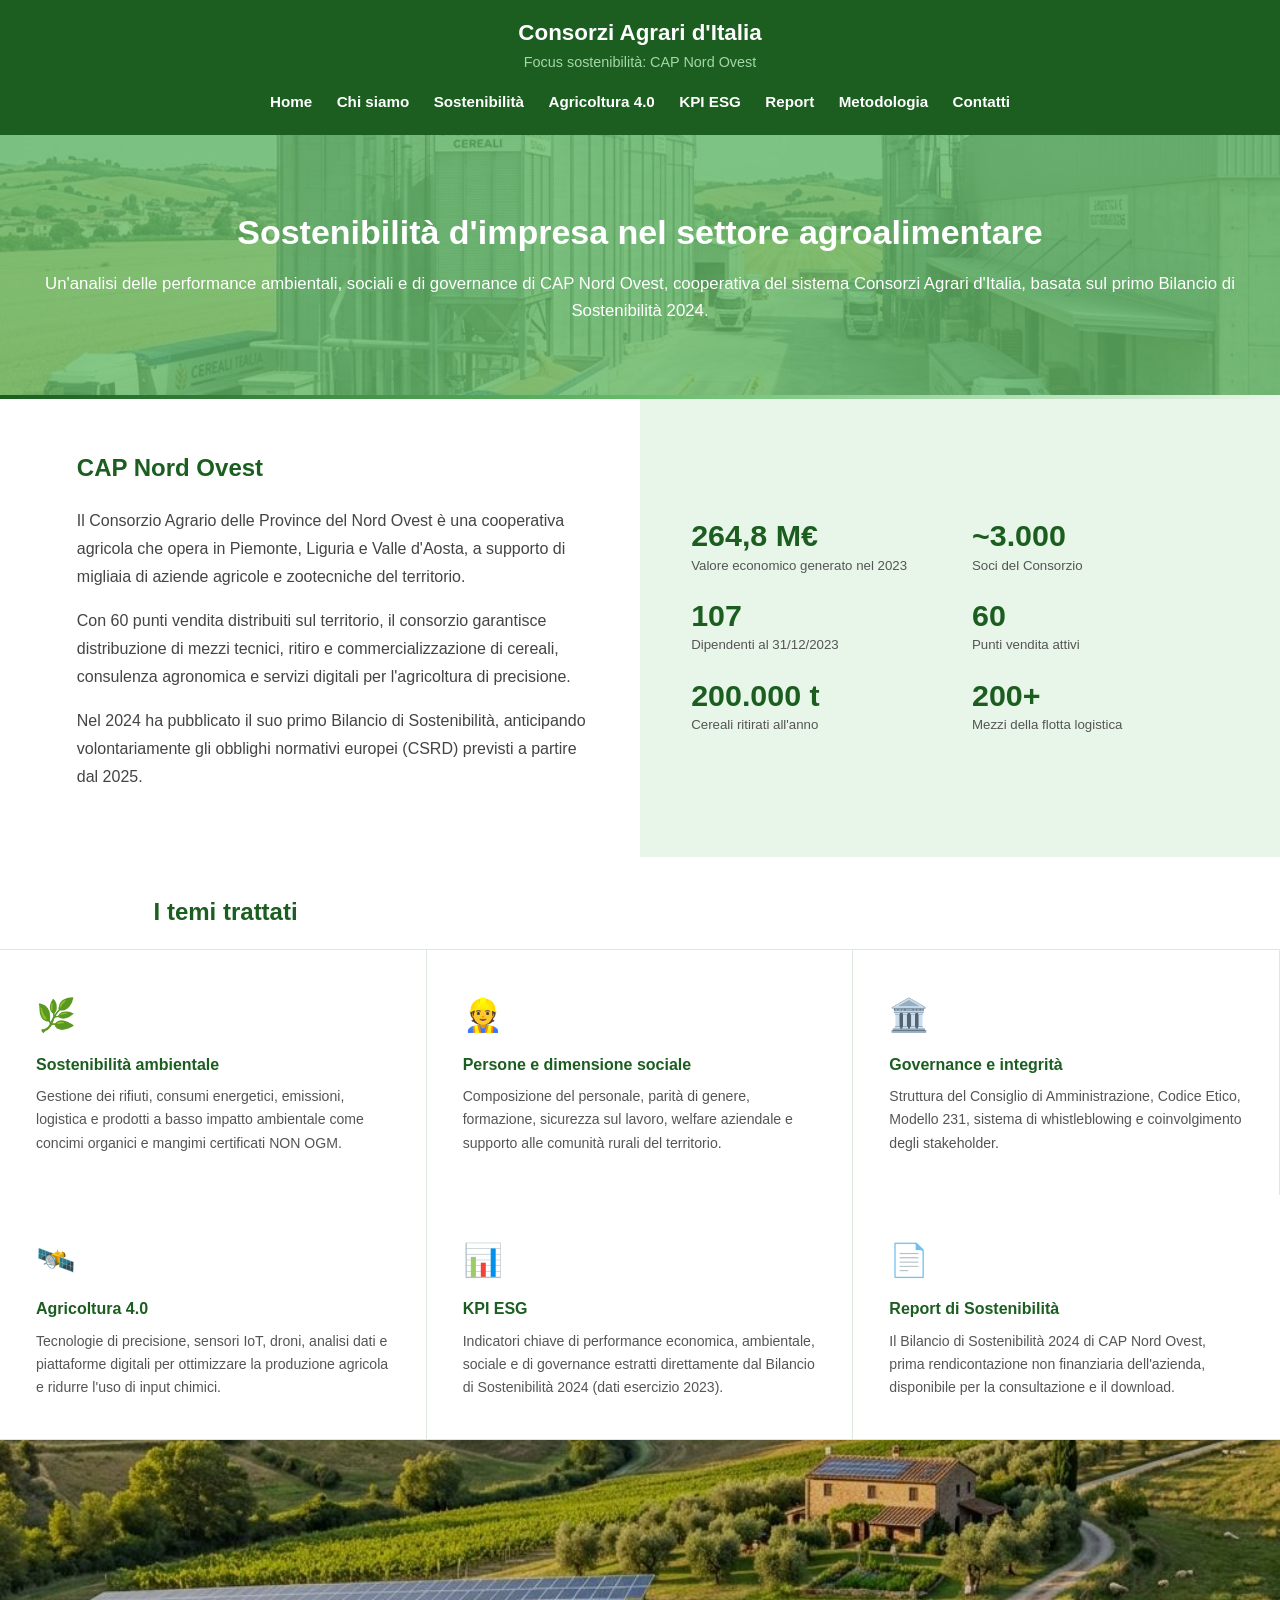
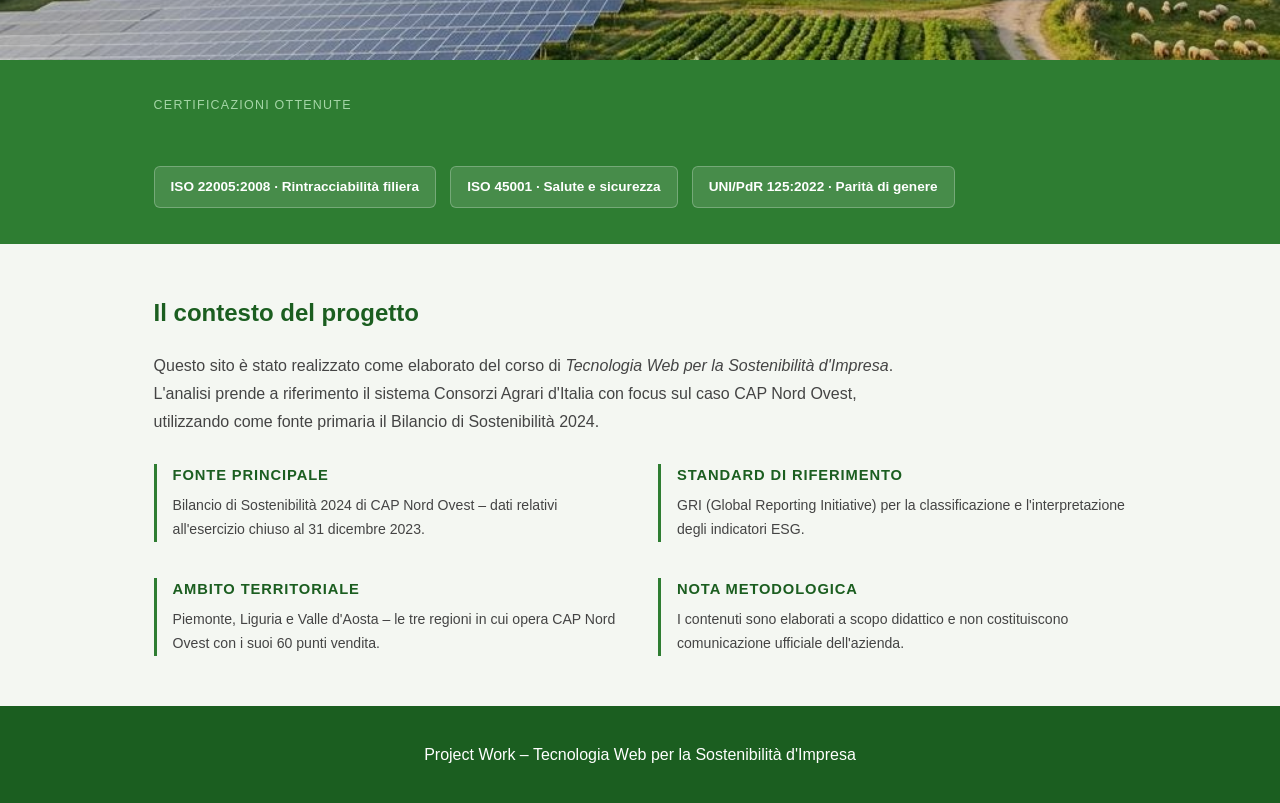
==== index.html @ 6474af90 "Adding divider green" ====
<!DOCTYPE html>
<html lang="it">

<head>
    <meta charset="UTF-8">
    <meta name="viewport" content="width=device-width, initial-scale=1.0">
    <title>CAP Nord Ovest – Sostenibilità d'Impresa</title>
    <link rel="stylesheet" href="css/style.css">
</head>

<body>

    <!-- HEADER -->
    <header class="header">
        <div class="header-inner">
        <div class="logo">
            <h1>Consorzi Agrari d'Italia</h1>
            <p>Focus sostenibilità: CAP Nord Ovest</p>
        </div>
        <button class="menu-toggle" aria-label="Apri menu" aria-expanded="false">
            <span></span><span></span><span></span>
        </button>
        </div>
        <nav class="menu">
            <a href="index.html">Home</a>
            <a href="azienda.html">Chi siamo</a>
            <a href="sostenibilita.html">Sostenibilità</a>
            <a href="agricoltura.html">Agricoltura 4.0</a>
            <a href="kpi.html">KPI ESG</a>
            <a href="report.html">Report</a>
            <a href="metodologia.html">Metodologia</a>
            <a href="contatti.html">Contatti</a>
        </nav>
    </header>

    <!-- HERO -->
    <!--section class="hero-home">
        <p class="tag">Project Work · Tecnologia Web per la Sostenibilità d'Impresa</p>
        <h1>Sostenibilità d'impresa nel settore agroalimentare</h1>
        <p>
            Un'analisi delle performance ambientali, sociali e di governance
            di CAP Nord Ovest, cooperativa del sistema Consorzi Agrari d'Italia,
            basata sul primo Bilancio di Sostenibilità 2024.
        </p>
    </section-->
        <!-- IMMAGINE FILIERA -->
    <!--div class="filiera-img-wrap">
        <img src="img/filiera.jpg" alt="Filiera agricola CAP Nord Ovest">
        <div class="overlay"></div>
    </div-->

    <section class="hero-img">
        <img src="img/filiera.jpg" alt="Filiera agricola CAP Nord Ovest">
        <!--p class="tag">Project Work · Tecnologia Web per la Sostenibilità d'Impresa</p-->
        <h2>Sostenibilità d'impresa nel settore agroalimentare</h2>
        <p> Un'analisi delle performance ambientali, sociali e di governance
            di CAP Nord Ovest, cooperativa del sistema Consorzi Agrari d'Italia,
            basata sul primo Bilancio di Sostenibilità 2024. </p>
    </section>
    <div class="divider-green"></div>
    <!-- AZIENDA + NUMERI -->
    <div class="intro-split">
        <div class="intro-text">
            <h2>CAP Nord Ovest</h2>
            <p>
                Il Consorzio Agrario delle Province del Nord Ovest è una cooperativa
                agricola che opera in Piemonte, Liguria e Valle d'Aosta, a supporto
                di migliaia di aziende agricole e zootecniche del territorio.
            </p>
            <p>
                Con 60 punti vendita distribuiti sul territorio, il consorzio garantisce
                distribuzione di mezzi tecnici, ritiro e commercializzazione di cereali,
                consulenza agronomica e servizi digitali per l'agricoltura di precisione.
            </p>
            <p>
                Nel 2024 ha pubblicato il suo primo Bilancio di Sostenibilità,
                anticipando volontariamente gli obblighi normativi europei (CSRD)
                previsti a partire dal 2025.
            </p>
        </div>
        <div class="intro-numbers">
            <div class="num-block">
                <strong>264,8 M€</strong>
                <span>Valore economico generato nel 2023</span>
            </div>
            <div class="num-block">
                <strong>~3.000</strong>
                <span>Soci del Consorzio</span>
            </div>
            <div class="num-block">
                <strong>107</strong>
                <span>Dipendenti al 31/12/2023</span>
            </div>
            <div class="num-block">
                <strong>60</strong>
                <span>Punti vendita attivi</span>
            </div>
            <div class="num-block">
                <strong>200.000 t</strong>
                <span>Cereali ritirati all'anno</span>
            </div>
            <div class="num-block">
                <strong>200+</strong>
                <span>Mezzi della flotta logistica</span>
            </div>
        </div>
    </div>

    <!-- TEMI ESG -->
    <div class="temi-header">
        <h2>I temi trattati</h2>
    </div>
    <div class="temi-section">
        <div class="temi-grid">
            <div class="tema-block">
                <div class="tema-icon">🌿</div>
                <h3>Sostenibilità ambientale</h3>
                <p>
                    Gestione dei rifiuti, consumi energetici, emissioni, logistica
                    e prodotti a basso impatto ambientale come concimi organici
                    e mangimi certificati NON OGM.
                </p>
            </div>
            <div class="tema-block">
                <div class="tema-icon">👷</div>
                <h3>Persone e dimensione sociale</h3>
                <p>
                    Composizione del personale, parità di genere, formazione,
                    sicurezza sul lavoro, welfare aziendale e supporto
                    alle comunità rurali del territorio.
                </p>
            </div>
            <div class="tema-block">
                <div class="tema-icon">🏛️</div>
                <h3>Governance e integrità</h3>
                <p>
                    Struttura del Consiglio di Amministrazione, Codice Etico,
                    Modello 231, sistema di whistleblowing e coinvolgimento
                    degli stakeholder.
                </p>
            </div>
            <div class="tema-block">
                <div class="tema-icon">🛰️</div>
                <h3>Agricoltura 4.0</h3>
                <p>
                    Tecnologie di precisione, sensori IoT, droni, analisi dati
                    e piattaforme digitali per ottimizzare la produzione agricola
                    e ridurre l'uso di input chimici.
                </p>
            </div>
            <div class="tema-block">
                <div class="tema-icon">📊</div>
                <h3>KPI ESG</h3>
                <p>
                    Indicatori chiave di performance economica, ambientale,
                    sociale e di governance estratti direttamente dal
                    Bilancio di Sostenibilità 2024 (dati esercizio 2023).
                </p>
            </div>
            <div class="tema-block">
                <div class="tema-icon">📄</div>
                <h3>Report di Sostenibilità</h3>
                <p>
                    Il Bilancio di Sostenibilità 2024 di CAP Nord Ovest,
                    prima rendicontazione non finanziaria dell'azienda,
                    disponibile per la consultazione e il download.
                </p>
            </div>
        </div>
    </div>

    <!-- IMMAGINE SOSTENIBILITÀ -->
    <div class="sost-img-wrap">
        <img src="img/sostenibilita.jpg" alt="Sostenibilità ambientale">
    </div>

    <!-- CERTIFICAZIONI -->
    <div class="cert-strip">
        <span class="cert-label">Certificazioni ottenute</span>
        <div class="cert-list">
            <span class="cert-pill">ISO 22005:2008 · Rintracciabilità filiera</span>
            <span class="cert-pill">ISO 45001 · Salute e sicurezza</span>
            <span class="cert-pill">UNI/PdR 125:2022 · Parità di genere</span>
        </div>
    </div>

    <!-- CONTESTO -->
    <section class="context-section">
        <h2>Il contesto del progetto</h2>
        <p>
            Questo sito è stato realizzato come elaborato del corso di
            <em>Tecnologia Web per la Sostenibilità d'Impresa</em>.
            L'analisi prende a riferimento il sistema Consorzi Agrari d'Italia
            con focus sul caso CAP Nord Ovest, utilizzando come fonte primaria
            il Bilancio di Sostenibilità 2024.
        </p>
        <div class="context-cols">
            <div class="context-item">
                <h4>Fonte principale</h4>
                <p>Bilancio di Sostenibilità 2024 di CAP Nord Ovest – dati relativi all'esercizio chiuso al 31 dicembre 2023.</p>
            </div>
            <div class="context-item">
                <h4>Standard di riferimento</h4>
                <p>GRI (Global Reporting Initiative) per la classificazione e l'interpretazione degli indicatori ESG.</p>
            </div>
            <div class="context-item">
                <h4>Ambito territoriale</h4>
                <p>Piemonte, Liguria e Valle d'Aosta – le tre regioni in cui opera CAP Nord Ovest con i suoi 60 punti vendita.</p>
            </div>
            <div class="context-item">
                <h4>Nota metodologica</h4>
                <p>I contenuti sono elaborati a scopo didattico e non costituiscono comunicazione ufficiale dell'azienda.</p>
            </div>
        </div>
    </section>

    <!-- FOOTER -->
    <footer class="footer">
        <p>Project Work – Tecnologia Web per la Sostenibilità d'Impresa</p>
    </footer>

<script src="js/main.js"></script>
</body>
</html>
---- css/style.css ----
/* =========================================================
   style.css – Foglio di stile unico per tutto il sito
   ========================================================= */

/* ----- Base ----- */
body {
    margin: 0;
    font-family: Arial, Helvetica, sans-serif;
    background-color: #f4f7f2;
    color: #222;
    line-height: 1.6;
    overflow-x: hidden;
}

/* ----- Header ----- */
.header {
    background-color: #1b5e20;
    color: white;
    text-align: center;
    padding: 20px 25px;
}

.logo {
    text-align: center;
}
.logo h1 {
    margin: 0;
    font-size: 1.4em;
    line-height: 1.2;
}
.logo p {
    margin: 4px 0 0;
    font-size: 0.9em;
    color: #a5d6a7;
}

.header-inner {
    display: flex;
    align-items: center;
    justify-content: center;
    position: relative;
}

/* ----- Menu ----- */
.menu {
    margin-top: 15px;
}
.menu a {
    color: white;
    text-decoration: none;
    margin: 0 10px;
    font-weight: bold;
    font-size: 0.95em;
}
.menu a:hover {
    text-decoration: underline;
}

/* ----- Hero generico (report.html) ----- */
.hero {
    background-color: #66bb6a;
    color: white;
    text-align: center;
    padding: 70px 20px;
}
.hero h2 {
    font-size: 34px;
    margin: 0 0 12px;
}
.hero p {
    margin: 0;
    font-size: 1.05em;
    color: rgba(255,255,255,0.9);
}

/* ----- Hero con immagine di sfondo (tutte le pagine interne) ----- */
.hero-img {
    position: relative;
    background-color: #66bb6a;
    color: white;
    text-align: center;
    padding: 70px 20px;
    overflow: hidden;
}
.hero-img img {
    position: absolute;
    inset: 0;
    width: 100%;
    height: 100%;
    object-fit: cover;
    opacity: 0.2;
}
.hero-img h2,
.hero-img p {
    position: relative;
}
.hero-img h2 {
    font-size: 34px;
    margin: 0 0 12px;
}
.hero-img p {
    margin: 0;
    font-size: 1.05em;
}

/* ----- Hero home (index.html) ----- */
.hero-home {
    background-color: #66bb6a;
    color: white;
    padding: 70px 12% 55px;
    text-align: center;
}
.hero-home .tag {
    font-size: 0.78em;
    letter-spacing: 0.12em;
    text-transform: uppercase;
    color: rgba(255,255,255,0.75);
    margin-bottom: 16px;
}
.hero-home h1 {
    font-size: 2.4em;
    font-weight: bold;
    line-height: 1.2;
    margin: 0 auto 20px;
    max-width: 740px;
}
.hero-home p {
    font-size: 1.05em;
    color: rgba(255,255,255,0.9);
    max-width: 620px;
    line-height: 1.7;
    margin: 0 auto;
}

/* ----- Immagine filiera (index.html) ----- */
.filiera-img-wrap {
    position: relative;
    overflow: hidden;
    height: 260px;
}
.filiera-img-wrap img {
    width: 100%;
    height: 100%;
    object-fit: cover;
    display: block;
}
.filiera-img-wrap .overlay {
    position: absolute;
    inset: 0;
    background: rgba(27,94,32,0.45);
}

/* ----- Layout intro home ----- */
.intro-split {
    display: grid;
    grid-template-columns: 1fr 1fr;
    gap: 0;
}
.intro-text {
    padding: 50px 8% 50px 12%;
    background: white;
}
.intro-text h2 {
    color: #1b5e20;
    margin-top: 0;
}
.intro-text p {
    color: #444;
    line-height: 1.75;
}
.intro-numbers {
    background-color: #e8f5e9;
    padding: 50px 8%;
    display: grid;
    grid-template-columns: 1fr 1fr;
    gap: 24px;
    align-content: center;
}
.num-block strong {
    display: block;
    font-size: 1.9em;
    color: #1b5e20;
    font-weight: bold;
    line-height: 1;
}
.num-block span {
    font-size: 0.83em;
    color: #555;
    margin-top: 4px;
    display: block;
}

/* ----- Divider verde ----- */
.divider-green {
    height: 4px;
    background: linear-gradient(to right, #1b5e20, #66bb6a, #e8f5e9);
}

/* ----- Temi ESG (index.html) ----- */
.temi-grid {
    display: grid;
    grid-template-columns: repeat(3, 1fr);
    gap: 0;
}
.tema-block {
    padding: 40px 36px;
    border-right: 1px solid #dde8dd;
    background: white;
}
.tema-block:last-child {
    border-right: none;
}
.tema-block .tema-icon {
    font-size: 2em;
    margin-bottom: 10px;
}
.tema-block h3 {
    color: #1b5e20;
    margin: 0 0 8px 0;
    font-size: 1em;
}
.tema-block p {
    font-size: 0.88em;
    color: #555;
    line-height: 1.65;
    margin: 0;
}
.temi-section {
    border-top: 1px solid #dde8dd;
    border-bottom: 1px solid #dde8dd;
}
.temi-header {
    padding: 36px 12% 18px;
    background: white;
}
.temi-header h2 {
    color: #1b5e20;
    margin: 0;
}

/* ----- Immagine sostenibilità (index.html) ----- */
.sost-img-wrap {
    height: 220px;
    overflow: hidden;
}
.sost-img-wrap img {
    width: 100%;
    height: 100%;
    object-fit: cover;
    display: block;
    filter: brightness(0.85);
}

/* ----- Sezione contesto (index.html) ----- */
.context-section {
    background-color: #f4f7f2;
    padding: 50px 12%;
}
.context-section h2 {
    color: #1b5e20;
    margin-top: 0;
}
.context-section p {
    color: #444;
    line-height: 1.75;
    max-width: 760px;
}
.context-cols {
    display: grid;
    grid-template-columns: 1fr 1fr;
    gap: 36px;
    margin-top: 28px;
}
.context-item {
    border-left: 3px solid #2e7d32;
    padding-left: 16px;
}
.context-item h4 {
    color: #1b5e20;
    margin: 0 0 5px 0;
    font-size: 0.92em;
    text-transform: uppercase;
    letter-spacing: 0.06em;
}
.context-item p {
    font-size: 0.88em;
    margin: 0;
}

/* ----- Strip certificazioni (index.html) ----- */
.cert-strip {
    background-color: #2e7d32;
    color: white;
    padding: 36px 12%;
    display: flex;
    align-items: center;
    gap: 50px;
    flex-wrap: wrap;
}
.cert-strip .cert-label {
    font-size: 0.78em;
    letter-spacing: 0.1em;
    text-transform: uppercase;
    color: #a5d6a7;
    min-width: 150px;
}
.cert-list {
    display: flex;
    gap: 14px;
    flex-wrap: wrap;
}
.cert-pill {
    background: rgba(255,255,255,0.12);
    border: 1px solid rgba(255,255,255,0.25);
    border-radius: 6px;
    padding: 9px 16px;
    font-size: 0.85em;
    font-weight: bold;
}

/* ----- Tecnologie (agricoltura.html) ----- */
.tech-grid {
    display: grid;
    grid-template-columns: repeat(auto-fit, minmax(240px, 1fr));
    gap: 20px;
    margin-top: 20px;
}
.tech-item {
    background: white;
    border-radius: 12px;
    padding: 25px;
    box-shadow: 0 4px 10px rgba(0,0,0,0.1);
    border-top: 4px solid #2e7d32;
}
.tech-item h3 {
    color: #2e7d32;
    margin-top: 0;
}
.tech-icon {
    font-size: 34px;
    margin-bottom: 10px;
}

/* ----- KPI ESG ----- */
.esg-block {
    margin-bottom: 50px;
}
.esg-heading {
    display: flex;
    align-items: center;
    gap: 14px;
    margin-bottom: 18px;
}
.esg-badge {
    background-color: #2e7d32;
    color: white;
    font-size: 18px;
    font-weight: bold;
    width: 40px;
    height: 40px;
    border-radius: 50%;
    display: flex;
    align-items: center;
    justify-content: center;
    flex-shrink: 0;
}
.esg-heading h2 {
    color: #1b5e20;
    margin: 0;
}

/* ----- Tabella KPI ----- */
.kpi-table {
    width: 100%;
    border-collapse: collapse;
    background: white;
    border-radius: 10px;
    overflow: hidden;
    box-shadow: 0 4px 10px rgba(0,0,0,0.08);
    margin-bottom: 16px;
}
.kpi-table th {
    background-color: #2e7d32;
    color: white;
    padding: 13px 18px;
    text-align: left;
    font-size: 0.92em;
}
.kpi-table td {
    padding: 11px 18px;
    border-bottom: 1px solid #e8f5e9;
    font-size: 0.92em;
}
.kpi-table tr:last-child td {
    border-bottom: none;
}
.kpi-table tr:hover td {
    background-color: #f4faf4;
}
.val {
    font-weight: bold;
    color: #1b5e20;
}
.note {
    font-size: 0.88em;
    color: #666;
    font-style: italic;
}
.source-note {
    font-size: 0.88em;
    color: #666;
    font-style: italic;
    margin-top: 10px;
    padding: 10px 14px;
    background: #f9fbe7;
    border-left: 4px solid #aed581;
    border-radius: 4px;
}
.highlight-row td {
    background-color: #f1f8e9;
}

/* ----- Sezione stime (kpi.html) ----- */
.stime-section {
    background: #1b5e20;
    color: white;
    padding: 50px 12%;
}
.stime-section h2 {
    color: #a5d6a7;
    margin-top: 0;
    margin-bottom: 8px;
}
.stime-section .subtitle {
    color: rgba(255,255,255,0.75);
    font-size: 0.95em;
    margin-bottom: 28px;
}
.stime-section .estimate-box {
    background: rgba(255,255,255,0.1);
    border-top: 4px solid #66bb6a;
    border-radius: 10px;
    padding: 20px;
    text-align: center;
}
.stime-section .est-label {
    font-size: 0.78em;
    text-transform: uppercase;
    letter-spacing: 0.08em;
    color: #a5d6a7;
    margin-bottom: 6px;
}
.stime-section .est-value {
    font-size: 1.65em;
    font-weight: bold;
    color: white;
    line-height: 1.1;
    margin-bottom: 6px;
}
.stime-section .est-note {
    font-size: 0.83em;
    color: rgba(255,255,255,0.7);
}
.stime-section .estimate-disclaimer {
    background: rgba(255,255,255,0.08);
    border-left: 4px solid #ffd54f;
    color: rgba(255,255,255,0.7);
    font-style: italic;
    font-size: 0.85em;
    padding: 10px 14px;
    border-radius: 4px;
    margin-top: 24px;
}

/* ----- Trend badge (kpi.html) ----- */
.trend-up     { color: #66bb6a; font-size: 0.9em; font-weight: bold; }
.trend-down   { color: #ef9a9a; font-size: 0.9em; font-weight: bold; }
.trend-stable { color: #fff59d; font-size: 0.9em; font-weight: bold; }

/* ----- Grafici ESG – griglia ----- */
.charts-grid {
    display: grid;
    grid-template-columns: repeat(auto-fit, minmax(280px, 1fr));
    gap: 22px;
    margin-top: 24px;
}
.chart-card {
    background: white;
    border-radius: 12px;
    padding: 22px 20px 18px;
    box-shadow: 0 4px 10px rgba(0,0,0,0.08);
}
.chart-card h3 {
    color: #1b5e20;
    margin: 0 0 14px 0;
    font-size: 0.97em;
    border-bottom: 2px solid #e8f5e9;
    padding-bottom: 8px;
}

/* Donut (conic-gradient) */
.donut-wrap { display: flex; align-items: center; gap: 18px; }
.donut {
    width: 110px;
    height: 110px;
    border-radius: 50%;
    flex-shrink: 0;
    display: flex;
    align-items: center;
    justify-content: center;
}
.donut-hole {
    width: 66px;
    height: 66px;
    border-radius: 50%;
    background: white;
    display: flex;
    flex-direction: column;
    align-items: center;
    justify-content: center;
    font-weight: bold;
    color: #1b5e20;
}
.donut-hole span { font-size: 1.3em; line-height: 1.1; }
.donut-hole small { font-size: 0.65em; color: #888; }

/* Legenda grafici */
.chart-legend { display: flex; flex-direction: column; gap: 8px; font-size: 0.87em; }
.leg-row { display: flex; align-items: center; gap: 8px; color: #444; }
.leg-dot { width: 12px; height: 12px; border-radius: 50%; flex-shrink: 0; }

/* Barre orizzontali */
.bar-chart { display: flex; flex-direction: column; gap: 10px; }
.bar-row { display: flex; align-items: center; gap: 8px; font-size: 0.85em; }
.bar-name { min-width: 96px; color: #555; text-align: right; flex-shrink: 0; line-height: 1.2; }
.bar-track {
    flex: 1;
    background: #e8f5e9;
    border-radius: 4px;
    height: 24px;
    overflow: hidden;
}
.bar-fill {
    height: 100%;
    background: #2e7d32;
    border-radius: 4px;
    display: flex;
    align-items: center;
    justify-content: flex-end;
    padding-right: 6px;
    color: white;
    font-size: 0.8em;
    font-weight: bold;
    min-width: 28px;
    box-sizing: border-box;
}
.bar-fill.accent { background: #66bb6a; }
.bar-fill.dark   { background: #1b5e20; }
.bar-fill.warn   { background: #e57373; }
.bar-fill.alt    { background: #388e3c; }
.bar-fill.alt2   { background: #43a047; }

/* Barre comparative (confronto anni) */
.compare-row { margin-bottom: 14px; }
.compare-label { font-size: 0.85em; color: #555; margin-bottom: 4px; }
.compare-bars { display: flex; flex-direction: column; gap: 3px; }
.compare-bar-row { display: flex; align-items: center; gap: 6px; font-size: 0.8em; }
.compare-year { width: 30px; color: #888; flex-shrink: 0; font-size: 0.9em; }

/* ----- Report (report.html) ----- */
.report-meta {
    display: flex;
    flex-wrap: wrap;
    gap: 10px;
    margin-top: 10px;
    margin-bottom: 18px;
}
.report-badge {
    background: #e8f5e9;
    color: #2e7d32;
    font-size: 0.82em;
    font-weight: bold;
    padding: 5px 12px;
    border-radius: 20px;
    border: 1px solid #a5d6a7;
}
.report-actions {
    display: flex;
    gap: 14px;
    flex-wrap: wrap;
    margin-top: 20px;
}
.btn-outline {
    display: inline-block;
    background: white;
    color: #2e7d32;
    border: 2px solid #2e7d32;
    padding: 12px 22px;
    border-radius: 8px;
    text-decoration: none;
    font-weight: bold;
}
.btn-outline:hover {
    background: #e8f5e9;
}
.coming-soon-card {
    background: #f9f9f9;
    border: 2px dashed #ccc;
    border-radius: 12px;
    padding: 24px 30px;
    color: #aaa;
    font-style: italic;
    text-align: center;
}
.archive-note {
    font-size: 0.9em;
    color: #666;
    margin-top: 28px;
    padding: 12px 16px;
    background: #f4f7f2;
    border-radius: 8px;
}

/* ----- Metodologia (metodologia.html) ----- */
.steps { margin-top: 20px; }
.step {
    display: flex;
    gap: 20px;
    align-items: flex-start;
    margin-bottom: 24px;
    background: white;
    border-radius: 12px;
    padding: 24px;
    box-shadow: 0 4px 10px rgba(0,0,0,0.08);
}
.step-number {
    background-color: #2e7d32;
    color: white;
    font-size: 20px;
    font-weight: bold;
    width: 44px;
    height: 44px;
    border-radius: 50%;
    display: flex;
    align-items: center;
    justify-content: center;
    flex-shrink: 0;
}
.step-content h3 { color: #1b5e20; margin: 0 0 8px 0; font-size: 1em; }
.step-content p  { margin: 0; font-size: 0.93em; color: #444; line-height: 1.65; }

.source-box {
    background: white;
    border-left: 6px solid #2e7d32;
    border-radius: 10px;
    padding: 20px 24px;
    margin-bottom: 16px;
    box-shadow: 0 3px 8px rgba(0,0,0,0.08);
}
.source-box h3 { color: #2e7d32; margin: 0 0 6px 0; font-size: 1em; }
.source-box p  { margin: 0; font-size: 0.93em; color: #444; line-height: 1.6; }

.gri-table {
    width: 100%;
    border-collapse: collapse;
    background: white;
    border-radius: 10px;
    overflow: hidden;
    box-shadow: 0 4px 10px rgba(0,0,0,0.08);
    font-size: 0.92em;
    margin-top: 20px;
}
.gri-table th {
    background-color: #2e7d32;
    color: white;
    padding: 12px 16px;
    text-align: left;
}
.gri-table td {
    padding: 10px 16px;
    border-bottom: 1px solid #e8f5e9;
    vertical-align: top;
}
.gri-table tr:last-child td { border-bottom: none; }
.gri-table tr:hover td { background-color: #f4faf4; }
.gri-code { font-weight: bold; color: #1b5e20; white-space: nowrap; }

.table-scroll-metod { overflow-x: auto; }

.limit-box {
    background: #fff8e1;
    border-left: 5px solid #f9a825;
    padding: 16px 20px;
    border-radius: 8px;
    margin-bottom: 16px;
    font-size: 0.93em;
    color: #555;
}
.limit-box strong { color: #e65100; }

/* ----- Contatti (contatti.html) ----- */
.contact-grid {
    display: grid;
    grid-template-columns: repeat(auto-fit, minmax(260px, 1fr));
    gap: 20px;
    margin-top: 20px;
}
.contact-card {
    background: white;
    border-radius: 12px;
    padding: 26px;
    box-shadow: 0 4px 10px rgba(0,0,0,0.1);
    border-top: 4px solid #2e7d32;
}
.contact-card h3 { color: #1b5e20; margin: 0 0 12px 0; font-size: 1em; }
.contact-card p  { margin: 5px 0; font-size: 0.93em; color: #444; }
.contact-card a  { color: #2e7d32; font-weight: bold; text-decoration: none; }
.contact-card a:hover { text-decoration: underline; }
.contact-icon { font-size: 26px; margin-bottom: 10px; }

.project-card {
    background: white;
    border-radius: 12px;
    padding: 28px;
    box-shadow: 0 4px 10px rgba(0,0,0,0.08);
}
.project-card h3 { color: #1b5e20; margin: 0 0 14px 0; }
.project-card p  { font-size: 0.94em; color: #444; line-height: 1.7; margin: 0 0 10px 0; }

.course-table {
    width: 100%;
    border-collapse: collapse;
    font-size: 0.92em;
    margin-top: 16px;
}
.course-table td {
    padding: 9px 14px;
    border-bottom: 1px solid #e8f5e9;
    vertical-align: top;
}
.course-table td:first-child {
    font-weight: bold;
    color: #2e7d32;
    width: 40%;
    background: #f4faf4;
}
.course-table tr:last-child td { border-bottom: none; }

.link-list {
    list-style: none;
    padding: 0;
    margin: 16px 0 0;
}
.link-list li {
    padding: 10px 0;
    border-bottom: 1px solid #e8f5e9;
    font-size: 0.93em;
}
.link-list li:last-child { border-bottom: none; }
.link-list li::before {
    content: "→ ";
    color: #2e7d32;
    font-weight: bold;
}

.disclaimer {
    background-color: #fff8e1;
    border-left: 5px solid #f9a825;
    padding: 16px 20px;
    border-radius: 8px;
    margin-top: 28px;
    font-size: 0.92em;
    color: #555;
    line-height: 1.6;
}

/* ----- Sezioni generiche ----- */
.section {
    padding: 50px 12%;
}
.section h2 {
    color: #1b5e20;
}
.green {
    background-color: #e8f5e9;
}

/* ----- Card ----- */
.cards {
    display: flex;
    gap: 20px;
    flex-wrap: wrap;
}
.card {
    background-color: white;
    border-radius: 12px;
    padding: 25px;
    flex: 1;
    min-width: 220px;
    box-shadow: 0 4px 10px rgba(0,0,0,0.1);
}
.card h3 { color: #2e7d32; }

/* ----- KPI boxes ----- */
.kpi-container {
    display: grid;
    grid-template-columns: repeat(auto-fit, minmax(160px, 1fr));
    gap: 20px;
}
.kpi-box {
    background-color: white;
    border-left: 6px solid #2e7d32;
    padding: 20px;
    border-radius: 10px;
    text-align: center;
    box-shadow: 0 3px 8px rgba(0,0,0,0.1);
}
.kpi-box h3 {
    color: #1b5e20;
    font-size: 26px;
    margin: 0 0 8px;
}
.kpi-box p { margin: 0; font-size: 0.9em; color: #555; }

/* ----- Pulsanti ----- */
.btn {
    display: inline-block;
    background-color: #2e7d32;
    color: white;
    padding: 14px 24px;
    border-radius: 8px;
    text-decoration: none;
    font-weight: bold;
    margin-top: 20px;
}
.btn:hover { background-color: #1b5e20; }

/* ----- Report card ----- */
.report-card {
    background-color: white;
    padding: 30px;
    border-radius: 12px;
    border-left: 6px solid #2e7d32;
    box-shadow: 0 4px 10px rgba(0,0,0,0.1);
}

/* ----- Report selector ----- */
.report-selector {
    display: flex;
    align-items: center;
    gap: 14px;
    margin-bottom: 28px;
    flex-wrap: wrap;
}
.report-selector label {
    font-weight: bold;
    color: #1b5e20;
    font-size: 1em;
}
.report-selector select {
    padding: 10px 16px;
    border-radius: 8px;
    border: 2px solid #2e7d32;
    background: white;
    color: #222;
    font-size: 1em;
    cursor: pointer;
    outline: none;
    min-width: 260px;
}
.report-selector select:focus { border-color: #1b5e20; }
.report-panel { display: none; }
.report-panel.active { display: block; }

/* ----- Stime / proiezioni ----- */
.estimate-grid {
    display: grid;
    grid-template-columns: repeat(auto-fit, minmax(200px, 1fr));
    gap: 18px;
    margin-top: 24px;
}
.estimate-box {
    background: white;
    border-radius: 10px;
    padding: 20px;
    box-shadow: 0 3px 8px rgba(0,0,0,0.08);
    border-top: 4px solid #66bb6a;
    text-align: center;
}
.estimate-box .est-label {
    font-size: 0.82em;
    text-transform: uppercase;
    letter-spacing: 0.07em;
    color: #777;
    margin-bottom: 6px;
}
.estimate-box .est-value {
    font-size: 1.7em;
    font-weight: bold;
    color: #1b5e20;
    line-height: 1.1;
    margin-bottom: 6px;
}
.estimate-box .est-note { font-size: 0.85em; color: #555; }
.estimate-disclaimer {
    font-size: 0.88em;
    color: #777;
    font-style: italic;
    margin-top: 18px;
    padding: 10px 14px;
    background: #fff9e6;
    border-left: 4px solid #ffd54f;
    border-radius: 4px;
}

/* ----- Tabelle scrollabili su mobile ----- */
.table-scroll {
    overflow-x: auto;
    -webkit-overflow-scrolling: touch;
    border-radius: 10px;
    margin-bottom: 16px;
}
.table-scroll .kpi-table {
    margin-bottom: 0;
    min-width: 520px;
}

/* ----- Immagine banner ----- */
.img-banner {
    width: 100%;
    height: 240px;
    object-fit: cover;
    display: block;
}

/* ----- Footer ----- */
.footer {
    background-color: #1b5e20;
    color: white;
    text-align: center;
    padding: 20px;
}

/* ----- Hamburger menu ----- */
.menu-toggle {
    display: none;
    flex-direction: column;
    justify-content: center;
    gap: 5px;
    background: none;
    border: none;
    cursor: pointer;
    padding: 6px;
    flex-shrink: 0;
    position: absolute;
    right: 0;
    top: 50%;
    transform: translateY(-50%);
}
.menu-toggle span {
    display: block;
    width: 24px;
    height: 2px;
    background: white;
    border-radius: 2px;
    transition: transform 0.25s, opacity 0.25s;
}
.menu-toggle.open span:nth-child(1) { transform: translateY(7px) rotate(45deg); }
.menu-toggle.open span:nth-child(2) { opacity: 0; }
.menu-toggle.open span:nth-child(3) { transform: translateY(-7px) rotate(-45deg); }

/* =========================================================
   RESPONSIVE
   ========================================================= */

/* 900px – griglia temi a 2 colonne */
@media (max-width: 900px) {
    .temi-grid { grid-template-columns: 1fr 1fr; }
}

/* 768px – mobile general */
@media screen and (max-width: 768px) {

    /* Menu hamburger */
    .menu-toggle { display: flex; }
    .menu {
        display: none;
        flex-direction: column;
        padding: 8px 0 4px;
        margin-top: 10px;
        border-top: 1px solid rgba(255,255,255,0.2);
    }
    .menu.open { display: flex; }
    .menu a {
        display: block;
        margin: 0;
        padding: 11px 4px;
        border-bottom: 1px solid rgba(255,255,255,0.1);
        font-size: 0.97em;
    }
    .menu a:last-child { border-bottom: none; }

    /* Sezioni */
    .section  { padding: 35px 6%; }
    .hero     { padding: 50px 8%; }
    .hero h2  { font-size: 26px; }

    /* Hero con immagine */
    .hero-img     { padding: 50px 8%; }
    .hero-img h2  { font-size: 26px; }

    /* Hero home */
    .hero-home    { padding: 50px 7% 40px; }
    .hero-home h1 { font-size: 1.7em; }

    /* Intro home */
    .intro-split    { grid-template-columns: 1fr; }
    .intro-text     { padding: 36px 6%; }
    .intro-numbers  { padding: 30px 6%; grid-template-columns: 1fr 1fr; }
    .filiera-img-wrap { height: 190px; }

    /* Temi */
    .temi-grid  { grid-template-columns: 1fr; }
    .tema-block { border-right: none; border-bottom: 1px solid #dde8dd; padding: 28px 6%; }
    .temi-header { padding: 28px 6% 14px; }

    /* Contesto */
    .context-cols    { grid-template-columns: 1fr; gap: 22px; }
    .context-section { padding: 36px 6%; }

    /* Certificazioni */
    .cert-strip { gap: 16px; padding: 28px 6%; }

    /* Immagini */
    .sost-img-wrap { height: 160px; }
    .img-banner    { height: 180px; }

    /* Cards */
    .cards { flex-direction: column; }

    /* KPI */
    .kpi-box h3 { font-size: 20px; }

    /* Report */
    .report-selector select { min-width: 100%; width: 100%; }

    /* Stime */
    .stime-section { padding: 36px 6%; }

    /* Grafici */
    .esg-heading h2   { font-size: 1.1em; }
    .charts-grid      { grid-template-columns: 1fr; }
    .bar-name         { min-width: 80px; font-size: 0.8em; }

    /* Metodologia */
    .step             { flex-direction: column; gap: 12px; }
    .table-scroll-metod { overflow-x: auto; }
    .gri-table        { min-width: 520px; }

    /* Contatti */
    .course-table td:first-child { width: auto; }
}
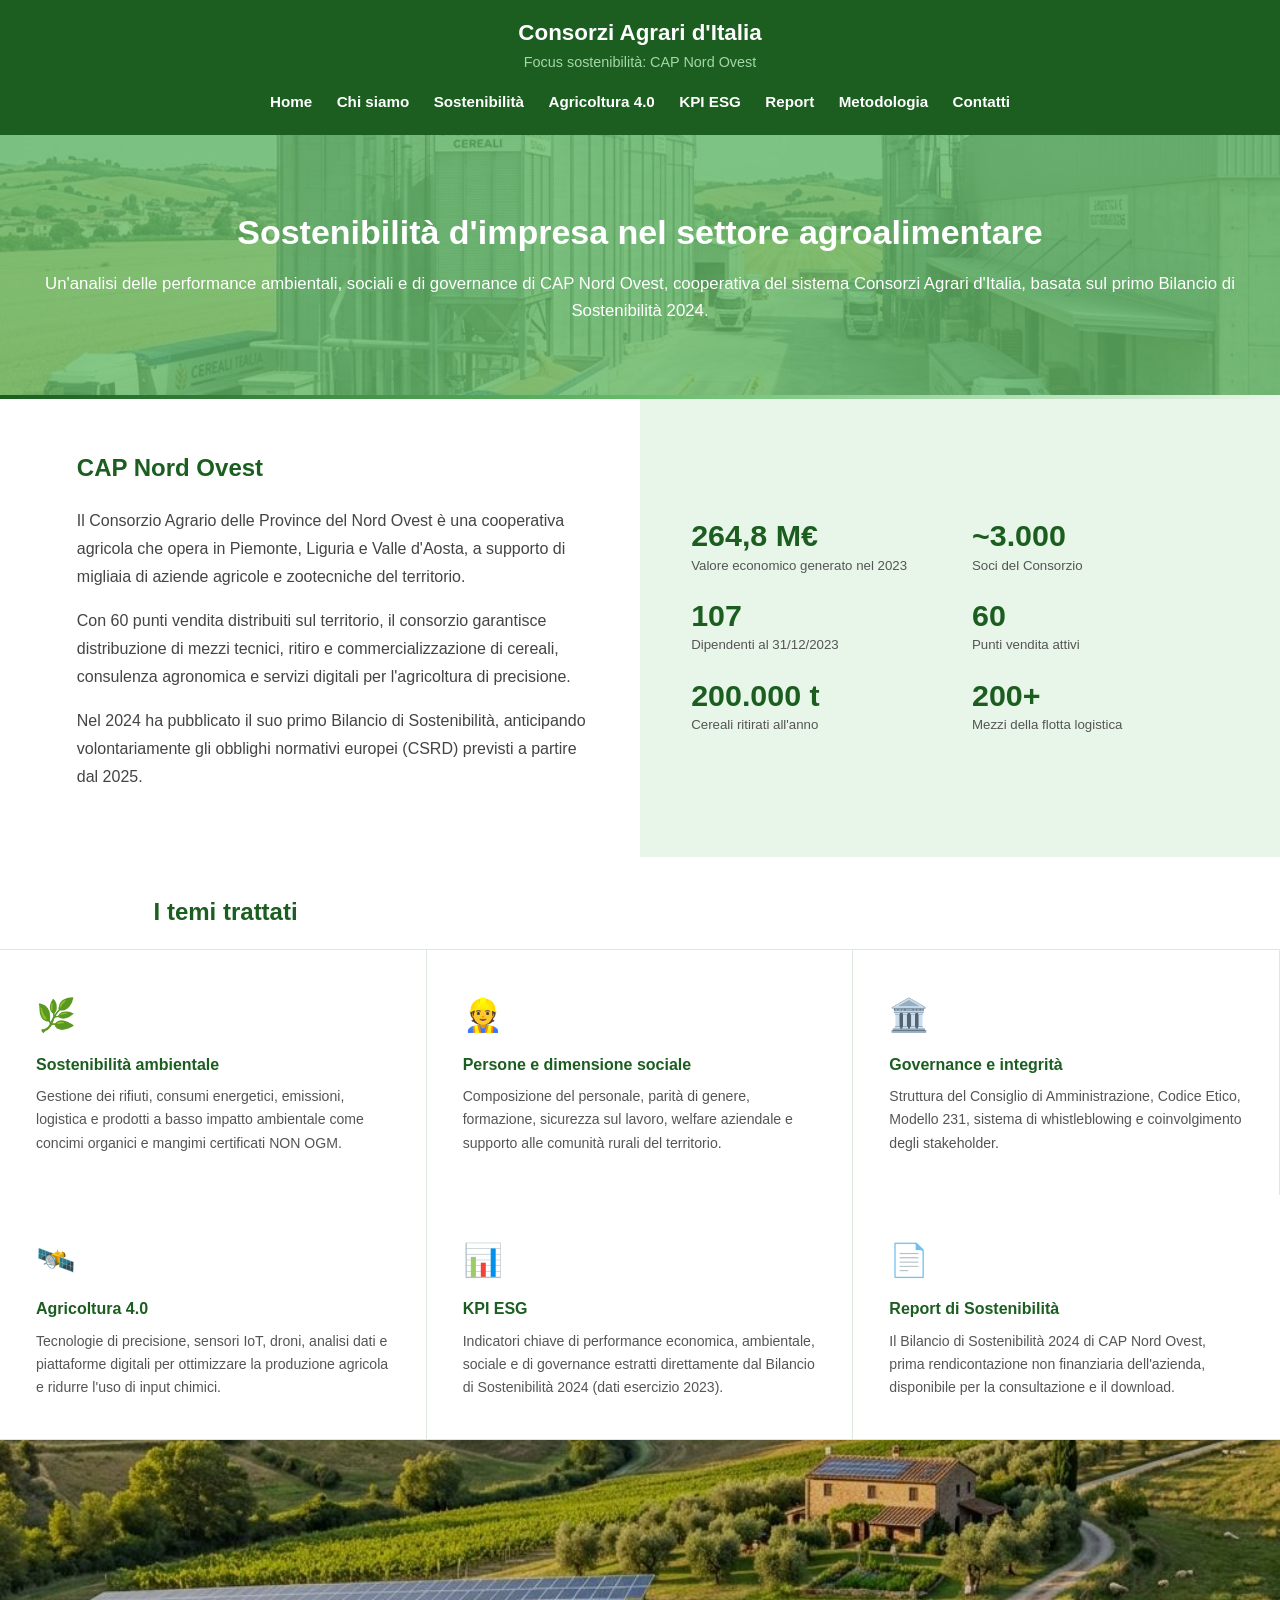
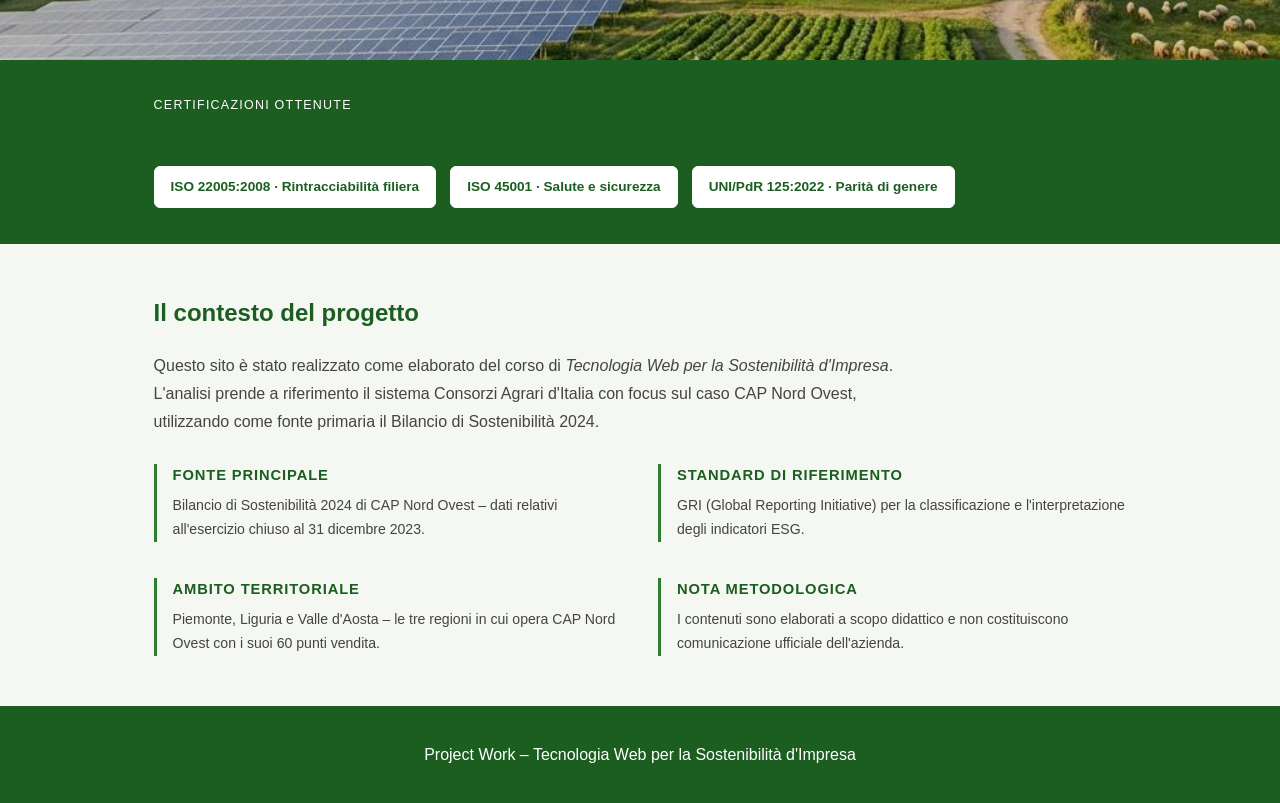
==== commit 3a1bf78d: "Enhance website performance and SEO by implementing image preloading, async decoding, and service wo" ====
--- a/index.html
+++ b/index.html
@@ -4,7 +4,10 @@
 <head>
     <meta charset="UTF-8">
     <meta name="viewport" content="width=device-width, initial-scale=1.0">
+    <meta name="description" content="Sito web di analisi della sostenibilità d'impresa di CAP Nord Ovest, cooperativa del sistema Consorzi Agrari d'Italia, basata sul Bilancio di Sostenibilità 2024.">
     <title>CAP Nord Ovest – Sostenibilità d'Impresa</title>
+    <!-- SEO/Core Web Vitals: anticipa il download dell'immagine principale per migliorare il caricamento dell'LCP. -->
+    <link rel="preload" as="image" href="img/filiera.jpg" fetchpriority="high">
     <link rel="stylesheet" href="css/style.css">
 </head>
 
@@ -50,7 +53,8 @@
     </div-->
 
     <section class="hero-img">
-        <img src="img/filiera.jpg" alt="Filiera agricola CAP Nord Ovest">
+        <!-- Priorità alta per l'immagine LCP; decoding asincrono evita di bloccare il rendering. -->
+        <img src="img/filiera.jpg" alt="Filiera agricola CAP Nord Ovest" fetchpriority="high" decoding="async">
         <!--p class="tag">Project Work · Tecnologia Web per la Sostenibilità d'Impresa</p-->
         <h2>Sostenibilità d'impresa nel settore agroalimentare</h2>
         <p> Un'analisi delle performance ambientali, sociali e di governance
@@ -171,7 +175,8 @@
 
     <!-- IMMAGINE SOSTENIBILITÀ -->
     <div class="sost-img-wrap">
-        <img src="img/sostenibilita.jpg" alt="Sostenibilità ambientale">
+        <!-- Immagine fuori viewport: caricamento differito e priorità bassa per liberare banda iniziale. -->
+        <img src="img/sostenibilita.jpg" alt="Sostenibilità ambientale" loading="lazy" fetchpriority="low" decoding="async">
     </div>
 
     <!-- CERTIFICAZIONI -->
@@ -196,19 +201,19 @@
         </p>
         <div class="context-cols">
             <div class="context-item">
-                <h4>Fonte principale</h4>
+                <h3>Fonte principale</h3>
                 <p>Bilancio di Sostenibilità 2024 di CAP Nord Ovest – dati relativi all'esercizio chiuso al 31 dicembre 2023.</p>
             </div>
             <div class="context-item">
-                <h4>Standard di riferimento</h4>
+                <h3>Standard di riferimento</h3>
                 <p>GRI (Global Reporting Initiative) per la classificazione e l'interpretazione degli indicatori ESG.</p>
             </div>
             <div class="context-item">
-                <h4>Ambito territoriale</h4>
+                <h3>Ambito territoriale</h3>
                 <p>Piemonte, Liguria e Valle d'Aosta – le tre regioni in cui opera CAP Nord Ovest con i suoi 60 punti vendita.</p>
             </div>
             <div class="context-item">
-                <h4>Nota metodologica</h4>
+                <h3>Nota metodologica</h3>
                 <p>I contenuti sono elaborati a scopo didattico e non costituiscono comunicazione ufficiale dell'azienda.</p>
             </div>
         </div>
--- a/css/style.css
+++ b/css/style.css
@@ -1,1062 +1,266 @@
 /* =========================================================
    style.css – Foglio di stile unico per tutto il sito
    ========================================================= */
-
 /* ----- Base ----- */
-body {
-    margin: 0;
-    font-family: Arial, Helvetica, sans-serif;
-    background-color: #f4f7f2;
-    color: #222;
-    line-height: 1.6;
-    overflow-x: hidden;
-}
-
+body{margin:0;font-family:Arial,Helvetica,sans-serif;background-color:#f4f7f2;color:#222;line-height:1.6;overflow-x:hidden}
+.header{background-color:#1b5e20;color:white;text-align:center;padding:20px 25px}
 /* ----- Header ----- */
-.header {
-    background-color: #1b5e20;
-    color: white;
-    text-align: center;
-    padding: 20px 25px;
-}
-
-.logo {
-    text-align: center;
-}
-.logo h1 {
-    margin: 0;
-    font-size: 1.4em;
-    line-height: 1.2;
-}
-.logo p {
-    margin: 4px 0 0;
-    font-size: 0.9em;
-    color: #a5d6a7;
-}
-
-.header-inner {
-    display: flex;
-    align-items: center;
-    justify-content: center;
-    position: relative;
-}
-
-/* ----- Menu ----- */
-.menu {
-    margin-top: 15px;
-}
-.menu a {
-    color: white;
-    text-decoration: none;
-    margin: 0 10px;
-    font-weight: bold;
-    font-size: 0.95em;
-}
-.menu a:hover {
-    text-decoration: underline;
-}
-
-/* ----- Hero generico (report.html) ----- */
-.hero {
-    background-color: #66bb6a;
-    color: white;
-    text-align: center;
-    padding: 70px 20px;
-}
-.hero h2 {
-    font-size: 34px;
-    margin: 0 0 12px;
-}
-.hero p {
-    margin: 0;
-    font-size: 1.05em;
-    color: rgba(255,255,255,0.9);
-}
-
-/* ----- Hero con immagine di sfondo (tutte le pagine interne) ----- */
-.hero-img {
-    position: relative;
-    background-color: #66bb6a;
-    color: white;
-    text-align: center;
-    padding: 70px 20px;
-    overflow: hidden;
-}
-.hero-img img {
-    position: absolute;
-    inset: 0;
-    width: 100%;
-    height: 100%;
-    object-fit: cover;
-    opacity: 0.2;
-}
-.hero-img h2,
-.hero-img p {
-    position: relative;
-}
-.hero-img h2 {
-    font-size: 34px;
-    margin: 0 0 12px;
-}
-.hero-img p {
-    margin: 0;
-    font-size: 1.05em;
-}
-
-/* ----- Hero home (index.html) ----- */
-.hero-home {
-    background-color: #66bb6a;
-    color: white;
-    padding: 70px 12% 55px;
-    text-align: center;
-}
-.hero-home .tag {
-    font-size: 0.78em;
-    letter-spacing: 0.12em;
-    text-transform: uppercase;
-    color: rgba(255,255,255,0.75);
-    margin-bottom: 16px;
-}
-.hero-home h1 {
-    font-size: 2.4em;
-    font-weight: bold;
-    line-height: 1.2;
-    margin: 0 auto 20px;
-    max-width: 740px;
-}
-.hero-home p {
-    font-size: 1.05em;
-    color: rgba(255,255,255,0.9);
-    max-width: 620px;
-    line-height: 1.7;
-    margin: 0 auto;
-}
-
-/* ----- Immagine filiera (index.html) ----- */
-.filiera-img-wrap {
-    position: relative;
-    overflow: hidden;
-    height: 260px;
-}
-.filiera-img-wrap img {
-    width: 100%;
-    height: 100%;
-    object-fit: cover;
-    display: block;
-}
-.filiera-img-wrap .overlay {
-    position: absolute;
-    inset: 0;
-    background: rgba(27,94,32,0.45);
-}
-
-/* ----- Layout intro home ----- */
-.intro-split {
-    display: grid;
-    grid-template-columns: 1fr 1fr;
-    gap: 0;
-}
-.intro-text {
-    padding: 50px 8% 50px 12%;
-    background: white;
-}
-.intro-text h2 {
-    color: #1b5e20;
-    margin-top: 0;
-}
-.intro-text p {
-    color: #444;
-    line-height: 1.75;
-}
-.intro-numbers {
-    background-color: #e8f5e9;
-    padding: 50px 8%;
-    display: grid;
-    grid-template-columns: 1fr 1fr;
-    gap: 24px;
-    align-content: center;
-}
-.num-block strong {
-    display: block;
-    font-size: 1.9em;
-    color: #1b5e20;
-    font-weight: bold;
-    line-height: 1;
-}
-.num-block span {
-    font-size: 0.83em;
-    color: #555;
-    margin-top: 4px;
-    display: block;
-}
-
-/* ----- Divider verde ----- */
-.divider-green {
-    height: 4px;
-    background: linear-gradient(to right, #1b5e20, #66bb6a, #e8f5e9);
-}
-
-/* ----- Temi ESG (index.html) ----- */
-.temi-grid {
-    display: grid;
-    grid-template-columns: repeat(3, 1fr);
-    gap: 0;
-}
-.tema-block {
-    padding: 40px 36px;
-    border-right: 1px solid #dde8dd;
-    background: white;
-}
-.tema-block:last-child {
-    border-right: none;
-}
-.tema-block .tema-icon {
-    font-size: 2em;
-    margin-bottom: 10px;
-}
-.tema-block h3 {
-    color: #1b5e20;
-    margin: 0 0 8px 0;
-    font-size: 1em;
-}
-.tema-block p {
-    font-size: 0.88em;
-    color: #555;
-    line-height: 1.65;
-    margin: 0;
-}
-.temi-section {
-    border-top: 1px solid #dde8dd;
-    border-bottom: 1px solid #dde8dd;
-}
-.temi-header {
-    padding: 36px 12% 18px;
-    background: white;
-}
-.temi-header h2 {
-    color: #1b5e20;
-    margin: 0;
-}
-
-/* ----- Immagine sostenibilità (index.html) ----- */
-.sost-img-wrap {
-    height: 220px;
-    overflow: hidden;
-}
-.sost-img-wrap img {
-    width: 100%;
-    height: 100%;
-    object-fit: cover;
-    display: block;
-    filter: brightness(0.85);
-}
-
-/* ----- Sezione contesto (index.html) ----- */
-.context-section {
-    background-color: #f4f7f2;
-    padding: 50px 12%;
-}
-.context-section h2 {
-    color: #1b5e20;
-    margin-top: 0;
-}
-.context-section p {
-    color: #444;
-    line-height: 1.75;
-    max-width: 760px;
-}
-.context-cols {
-    display: grid;
-    grid-template-columns: 1fr 1fr;
-    gap: 36px;
-    margin-top: 28px;
-}
-.context-item {
-    border-left: 3px solid #2e7d32;
-    padding-left: 16px;
-}
-.context-item h4 {
-    color: #1b5e20;
-    margin: 0 0 5px 0;
-    font-size: 0.92em;
-    text-transform: uppercase;
-    letter-spacing: 0.06em;
-}
-.context-item p {
-    font-size: 0.88em;
-    margin: 0;
-}
-
-/* ----- Strip certificazioni (index.html) ----- */
-.cert-strip {
-    background-color: #2e7d32;
-    color: white;
-    padding: 36px 12%;
-    display: flex;
-    align-items: center;
-    gap: 50px;
-    flex-wrap: wrap;
-}
-.cert-strip .cert-label {
-    font-size: 0.78em;
-    letter-spacing: 0.1em;
-    text-transform: uppercase;
-    color: #a5d6a7;
-    min-width: 150px;
-}
-.cert-list {
-    display: flex;
-    gap: 14px;
-    flex-wrap: wrap;
-}
-.cert-pill {
-    background: rgba(255,255,255,0.12);
-    border: 1px solid rgba(255,255,255,0.25);
-    border-radius: 6px;
-    padding: 9px 16px;
-    font-size: 0.85em;
-    font-weight: bold;
-}
-
-/* ----- Tecnologie (agricoltura.html) ----- */
-.tech-grid {
-    display: grid;
-    grid-template-columns: repeat(auto-fit, minmax(240px, 1fr));
-    gap: 20px;
-    margin-top: 20px;
-}
-.tech-item {
-    background: white;
-    border-radius: 12px;
-    padding: 25px;
-    box-shadow: 0 4px 10px rgba(0,0,0,0.1);
-    border-top: 4px solid #2e7d32;
-}
-.tech-item h3 {
-    color: #2e7d32;
-    margin-top: 0;
-}
-.tech-icon {
-    font-size: 34px;
-    margin-bottom: 10px;
-}
-
-/* ----- KPI ESG ----- */
-.esg-block {
-    margin-bottom: 50px;
-}
-.esg-heading {
-    display: flex;
-    align-items: center;
-    gap: 14px;
-    margin-bottom: 18px;
-}
-.esg-badge {
-    background-color: #2e7d32;
-    color: white;
-    font-size: 18px;
-    font-weight: bold;
-    width: 40px;
-    height: 40px;
-    border-radius: 50%;
-    display: flex;
-    align-items: center;
-    justify-content: center;
-    flex-shrink: 0;
-}
-.esg-heading h2 {
-    color: #1b5e20;
-    margin: 0;
-}
-
-/* ----- Tabella KPI ----- */
-.kpi-table {
-    width: 100%;
-    border-collapse: collapse;
-    background: white;
-    border-radius: 10px;
-    overflow: hidden;
-    box-shadow: 0 4px 10px rgba(0,0,0,0.08);
-    margin-bottom: 16px;
-}
-.kpi-table th {
-    background-color: #2e7d32;
-    color: white;
-    padding: 13px 18px;
-    text-align: left;
-    font-size: 0.92em;
-}
-.kpi-table td {
-    padding: 11px 18px;
-    border-bottom: 1px solid #e8f5e9;
-    font-size: 0.92em;
-}
-.kpi-table tr:last-child td {
-    border-bottom: none;
-}
-.kpi-table tr:hover td {
-    background-color: #f4faf4;
-}
-.val {
-    font-weight: bold;
-    color: #1b5e20;
-}
-.note {
-    font-size: 0.88em;
-    color: #666;
-    font-style: italic;
-}
-.source-note {
-    font-size: 0.88em;
-    color: #666;
-    font-style: italic;
-    margin-top: 10px;
-    padding: 10px 14px;
-    background: #f9fbe7;
-    border-left: 4px solid #aed581;
-    border-radius: 4px;
-}
-.highlight-row td {
-    background-color: #f1f8e9;
-}
-
-/* ----- Sezione stime (kpi.html) ----- */
-.stime-section {
-    background: #1b5e20;
-    color: white;
-    padding: 50px 12%;
-}
-.stime-section h2 {
-    color: #a5d6a7;
-    margin-top: 0;
-    margin-bottom: 8px;
-}
-.stime-section .subtitle {
-    color: rgba(255,255,255,0.75);
-    font-size: 0.95em;
-    margin-bottom: 28px;
-}
-.stime-section .estimate-box {
-    background: rgba(255,255,255,0.1);
-    border-top: 4px solid #66bb6a;
-    border-radius: 10px;
-    padding: 20px;
-    text-align: center;
-}
-.stime-section .est-label {
-    font-size: 0.78em;
-    text-transform: uppercase;
-    letter-spacing: 0.08em;
-    color: #a5d6a7;
-    margin-bottom: 6px;
-}
-.stime-section .est-value {
-    font-size: 1.65em;
-    font-weight: bold;
-    color: white;
-    line-height: 1.1;
-    margin-bottom: 6px;
-}
-.stime-section .est-note {
-    font-size: 0.83em;
-    color: rgba(255,255,255,0.7);
-}
-.stime-section .estimate-disclaimer {
-    background: rgba(255,255,255,0.08);
-    border-left: 4px solid #ffd54f;
-    color: rgba(255,255,255,0.7);
-    font-style: italic;
-    font-size: 0.85em;
-    padding: 10px 14px;
-    border-radius: 4px;
-    margin-top: 24px;
-}
-
-/* ----- Trend badge (kpi.html) ----- */
-.trend-up     { color: #66bb6a; font-size: 0.9em; font-weight: bold; }
-.trend-down   { color: #ef9a9a; font-size: 0.9em; font-weight: bold; }
-.trend-stable { color: #fff59d; font-size: 0.9em; font-weight: bold; }
-
-/* ----- Grafici ESG – griglia ----- */
-.charts-grid {
-    display: grid;
-    grid-template-columns: repeat(auto-fit, minmax(280px, 1fr));
-    gap: 22px;
-    margin-top: 24px;
-}
-.chart-card {
-    background: white;
-    border-radius: 12px;
-    padding: 22px 20px 18px;
-    box-shadow: 0 4px 10px rgba(0,0,0,0.08);
-}
-.chart-card h3 {
-    color: #1b5e20;
-    margin: 0 0 14px 0;
-    font-size: 0.97em;
-    border-bottom: 2px solid #e8f5e9;
-    padding-bottom: 8px;
-}
-
-/* Donut (conic-gradient) */
-.donut-wrap { display: flex; align-items: center; gap: 18px; }
-.donut {
-    width: 110px;
-    height: 110px;
-    border-radius: 50%;
-    flex-shrink: 0;
-    display: flex;
-    align-items: center;
-    justify-content: center;
-}
-.donut-hole {
-    width: 66px;
-    height: 66px;
-    border-radius: 50%;
-    background: white;
-    display: flex;
-    flex-direction: column;
-    align-items: center;
-    justify-content: center;
-    font-weight: bold;
-    color: #1b5e20;
-}
-.donut-hole span { font-size: 1.3em; line-height: 1.1; }
-.donut-hole small { font-size: 0.65em; color: #888; }
-
-/* Legenda grafici */
-.chart-legend { display: flex; flex-direction: column; gap: 8px; font-size: 0.87em; }
-.leg-row { display: flex; align-items: center; gap: 8px; color: #444; }
-.leg-dot { width: 12px; height: 12px; border-radius: 50%; flex-shrink: 0; }
-
-/* Barre orizzontali */
-.bar-chart { display: flex; flex-direction: column; gap: 10px; }
-.bar-row { display: flex; align-items: center; gap: 8px; font-size: 0.85em; }
-.bar-name { min-width: 96px; color: #555; text-align: right; flex-shrink: 0; line-height: 1.2; }
-.bar-track {
-    flex: 1;
-    background: #e8f5e9;
-    border-radius: 4px;
-    height: 24px;
-    overflow: hidden;
-}
-.bar-fill {
-    height: 100%;
-    background: #2e7d32;
-    border-radius: 4px;
-    display: flex;
-    align-items: center;
-    justify-content: flex-end;
-    padding-right: 6px;
-    color: white;
-    font-size: 0.8em;
-    font-weight: bold;
-    min-width: 28px;
-    box-sizing: border-box;
-}
-.bar-fill.accent { background: #66bb6a; }
-.bar-fill.dark   { background: #1b5e20; }
-.bar-fill.warn   { background: #e57373; }
-.bar-fill.alt    { background: #388e3c; }
-.bar-fill.alt2   { background: #43a047; }
-
-/* Barre comparative (confronto anni) */
-.compare-row { margin-bottom: 14px; }
-.compare-label { font-size: 0.85em; color: #555; margin-bottom: 4px; }
-.compare-bars { display: flex; flex-direction: column; gap: 3px; }
-.compare-bar-row { display: flex; align-items: center; gap: 6px; font-size: 0.8em; }
-.compare-year { width: 30px; color: #888; flex-shrink: 0; font-size: 0.9em; }
-
-/* ----- Report (report.html) ----- */
-.report-meta {
-    display: flex;
-    flex-wrap: wrap;
-    gap: 10px;
-    margin-top: 10px;
-    margin-bottom: 18px;
-}
-.report-badge {
-    background: #e8f5e9;
-    color: #2e7d32;
-    font-size: 0.82em;
-    font-weight: bold;
-    padding: 5px 12px;
-    border-radius: 20px;
-    border: 1px solid #a5d6a7;
-}
-.report-actions {
-    display: flex;
-    gap: 14px;
-    flex-wrap: wrap;
-    margin-top: 20px;
-}
-.btn-outline {
-    display: inline-block;
-    background: white;
-    color: #2e7d32;
-    border: 2px solid #2e7d32;
-    padding: 12px 22px;
-    border-radius: 8px;
-    text-decoration: none;
-    font-weight: bold;
-}
-.btn-outline:hover {
-    background: #e8f5e9;
-}
-.coming-soon-card {
-    background: #f9f9f9;
-    border: 2px dashed #ccc;
-    border-radius: 12px;
-    padding: 24px 30px;
-    color: #aaa;
-    font-style: italic;
-    text-align: center;
-}
-.archive-note {
-    font-size: 0.9em;
-    color: #666;
-    margin-top: 28px;
-    padding: 12px 16px;
-    background: #f4f7f2;
-    border-radius: 8px;
-}
-
-/* ----- Metodologia (metodologia.html) ----- */
-.steps { margin-top: 20px; }
-.step {
-    display: flex;
-    gap: 20px;
-    align-items: flex-start;
-    margin-bottom: 24px;
-    background: white;
-    border-radius: 12px;
-    padding: 24px;
-    box-shadow: 0 4px 10px rgba(0,0,0,0.08);
-}
-.step-number {
-    background-color: #2e7d32;
-    color: white;
-    font-size: 20px;
-    font-weight: bold;
-    width: 44px;
-    height: 44px;
-    border-radius: 50%;
-    display: flex;
-    align-items: center;
-    justify-content: center;
-    flex-shrink: 0;
-}
-.step-content h3 { color: #1b5e20; margin: 0 0 8px 0; font-size: 1em; }
-.step-content p  { margin: 0; font-size: 0.93em; color: #444; line-height: 1.65; }
-
-.source-box {
-    background: white;
-    border-left: 6px solid #2e7d32;
-    border-radius: 10px;
-    padding: 20px 24px;
-    margin-bottom: 16px;
-    box-shadow: 0 3px 8px rgba(0,0,0,0.08);
-}
-.source-box h3 { color: #2e7d32; margin: 0 0 6px 0; font-size: 1em; }
-.source-box p  { margin: 0; font-size: 0.93em; color: #444; line-height: 1.6; }
-
-.gri-table {
-    width: 100%;
-    border-collapse: collapse;
-    background: white;
-    border-radius: 10px;
-    overflow: hidden;
-    box-shadow: 0 4px 10px rgba(0,0,0,0.08);
-    font-size: 0.92em;
-    margin-top: 20px;
-}
-.gri-table th {
-    background-color: #2e7d32;
-    color: white;
-    padding: 12px 16px;
-    text-align: left;
-}
-.gri-table td {
-    padding: 10px 16px;
-    border-bottom: 1px solid #e8f5e9;
-    vertical-align: top;
-}
-.gri-table tr:last-child td { border-bottom: none; }
-.gri-table tr:hover td { background-color: #f4faf4; }
-.gri-code { font-weight: bold; color: #1b5e20; white-space: nowrap; }
-
-.table-scroll-metod { overflow-x: auto; }
-
-.limit-box {
-    background: #fff8e1;
-    border-left: 5px solid #f9a825;
-    padding: 16px 20px;
-    border-radius: 8px;
-    margin-bottom: 16px;
-    font-size: 0.93em;
-    color: #555;
-}
-.limit-box strong { color: #e65100; }
-
-/* ----- Contatti (contatti.html) ----- */
-.contact-grid {
-    display: grid;
-    grid-template-columns: repeat(auto-fit, minmax(260px, 1fr));
-    gap: 20px;
-    margin-top: 20px;
-}
-.contact-card {
-    background: white;
-    border-radius: 12px;
-    padding: 26px;
-    box-shadow: 0 4px 10px rgba(0,0,0,0.1);
-    border-top: 4px solid #2e7d32;
-}
-.contact-card h3 { color: #1b5e20; margin: 0 0 12px 0; font-size: 1em; }
-.contact-card p  { margin: 5px 0; font-size: 0.93em; color: #444; }
-.contact-card a  { color: #2e7d32; font-weight: bold; text-decoration: none; }
-.contact-card a:hover { text-decoration: underline; }
-.contact-icon { font-size: 26px; margin-bottom: 10px; }
-
-.project-card {
-    background: white;
-    border-radius: 12px;
-    padding: 28px;
-    box-shadow: 0 4px 10px rgba(0,0,0,0.08);
-}
-.project-card h3 { color: #1b5e20; margin: 0 0 14px 0; }
-.project-card p  { font-size: 0.94em; color: #444; line-height: 1.7; margin: 0 0 10px 0; }
-
-.course-table {
-    width: 100%;
-    border-collapse: collapse;
-    font-size: 0.92em;
-    margin-top: 16px;
-}
-.course-table td {
-    padding: 9px 14px;
-    border-bottom: 1px solid #e8f5e9;
-    vertical-align: top;
-}
-.course-table td:first-child {
-    font-weight: bold;
-    color: #2e7d32;
-    width: 40%;
-    background: #f4faf4;
-}
-.course-table tr:last-child td { border-bottom: none; }
-
-.link-list {
-    list-style: none;
-    padding: 0;
-    margin: 16px 0 0;
-}
-.link-list li {
-    padding: 10px 0;
-    border-bottom: 1px solid #e8f5e9;
-    font-size: 0.93em;
-}
-.link-list li:last-child { border-bottom: none; }
-.link-list li::before {
-    content: "→ ";
-    color: #2e7d32;
-    font-weight: bold;
-}
-
-.disclaimer {
-    background-color: #fff8e1;
-    border-left: 5px solid #f9a825;
-    padding: 16px 20px;
-    border-radius: 8px;
-    margin-top: 28px;
-    font-size: 0.92em;
-    color: #555;
-    line-height: 1.6;
-}
-
-/* ----- Sezioni generiche ----- */
-.section {
-    padding: 50px 12%;
-}
-.section h2 {
-    color: #1b5e20;
-}
-.green {
-    background-color: #e8f5e9;
-}
-
-/* ----- Card ----- */
-.cards {
-    display: flex;
-    gap: 20px;
-    flex-wrap: wrap;
-}
-.card {
-    background-color: white;
-    border-radius: 12px;
-    padding: 25px;
-    flex: 1;
-    min-width: 220px;
-    box-shadow: 0 4px 10px rgba(0,0,0,0.1);
-}
-.card h3 { color: #2e7d32; }
-
-/* ----- KPI boxes ----- */
-.kpi-container {
-    display: grid;
-    grid-template-columns: repeat(auto-fit, minmax(160px, 1fr));
-    gap: 20px;
-}
-.kpi-box {
-    background-color: white;
-    border-left: 6px solid #2e7d32;
-    padding: 20px;
-    border-radius: 10px;
-    text-align: center;
-    box-shadow: 0 3px 8px rgba(0,0,0,0.1);
-}
-.kpi-box h3 {
-    color: #1b5e20;
-    font-size: 26px;
-    margin: 0 0 8px;
-}
-.kpi-box p { margin: 0; font-size: 0.9em; color: #555; }
-
-/* ----- Pulsanti ----- */
-.btn {
-    display: inline-block;
-    background-color: #2e7d32;
-    color: white;
-    padding: 14px 24px;
-    border-radius: 8px;
-    text-decoration: none;
-    font-weight: bold;
-    margin-top: 20px;
-}
-.btn:hover { background-color: #1b5e20; }
-
-/* ----- Report card ----- */
-.report-card {
-    background-color: white;
-    padding: 30px;
-    border-radius: 12px;
-    border-left: 6px solid #2e7d32;
-    box-shadow: 0 4px 10px rgba(0,0,0,0.1);
-}
-
-/* ----- Report selector ----- */
-.report-selector {
-    display: flex;
-    align-items: center;
-    gap: 14px;
-    margin-bottom: 28px;
-    flex-wrap: wrap;
-}
-.report-selector label {
-    font-weight: bold;
-    color: #1b5e20;
-    font-size: 1em;
-}
-.report-selector select {
-    padding: 10px 16px;
-    border-radius: 8px;
-    border: 2px solid #2e7d32;
-    background: white;
-    color: #222;
-    font-size: 1em;
-    cursor: pointer;
-    outline: none;
-    min-width: 260px;
-}
-.report-selector select:focus { border-color: #1b5e20; }
-.report-panel { display: none; }
-.report-panel.active { display: block; }
-
-/* ----- Stime / proiezioni ----- */
-.estimate-grid {
-    display: grid;
-    grid-template-columns: repeat(auto-fit, minmax(200px, 1fr));
-    gap: 18px;
-    margin-top: 24px;
-}
-.estimate-box {
-    background: white;
-    border-radius: 10px;
-    padding: 20px;
-    box-shadow: 0 3px 8px rgba(0,0,0,0.08);
-    border-top: 4px solid #66bb6a;
-    text-align: center;
-}
-.estimate-box .est-label {
-    font-size: 0.82em;
-    text-transform: uppercase;
-    letter-spacing: 0.07em;
-    color: #777;
-    margin-bottom: 6px;
-}
-.estimate-box .est-value {
-    font-size: 1.7em;
-    font-weight: bold;
-    color: #1b5e20;
-    line-height: 1.1;
-    margin-bottom: 6px;
-}
-.estimate-box .est-note { font-size: 0.85em; color: #555; }
-.estimate-disclaimer {
-    font-size: 0.88em;
-    color: #777;
-    font-style: italic;
-    margin-top: 18px;
-    padding: 10px 14px;
-    background: #fff9e6;
-    border-left: 4px solid #ffd54f;
-    border-radius: 4px;
-}
-
-/* ----- Tabelle scrollabili su mobile ----- */
-.table-scroll {
-    overflow-x: auto;
-    -webkit-overflow-scrolling: touch;
-    border-radius: 10px;
-    margin-bottom: 16px;
-}
-.table-scroll .kpi-table {
-    margin-bottom: 0;
-    min-width: 520px;
-}
-
-/* ----- Immagine banner ----- */
-.img-banner {
-    width: 100%;
-    height: 240px;
-    object-fit: cover;
-    display: block;
-}
-
-/* ----- Footer ----- */
-.footer {
-    background-color: #1b5e20;
-    color: white;
-    text-align: center;
-    padding: 20px;
-}
-
-/* ----- Hamburger menu ----- */
-.menu-toggle {
-    display: none;
-    flex-direction: column;
-    justify-content: center;
-    gap: 5px;
-    background: none;
-    border: none;
-    cursor: pointer;
-    padding: 6px;
-    flex-shrink: 0;
-    position: absolute;
-    right: 0;
-    top: 50%;
-    transform: translateY(-50%);
-}
-.menu-toggle span {
-    display: block;
-    width: 24px;
-    height: 2px;
-    background: white;
-    border-radius: 2px;
-    transition: transform 0.25s, opacity 0.25s;
-}
-.menu-toggle.open span:nth-child(1) { transform: translateY(7px) rotate(45deg); }
-.menu-toggle.open span:nth-child(2) { opacity: 0; }
-.menu-toggle.open span:nth-child(3) { transform: translateY(-7px) rotate(-45deg); }
-
+.logo{text-align:center}
+.logo h1{margin:0;font-size:1.4em;line-height:1.2}
+.logo p{margin:4px 0 0;font-size:0.9em;color:#a5d6a7}
+.header-inner{display:flex;align-items:center;justify-content:center;position:relative}
 /* =========================================================
    RESPONSIVE
    ========================================================= */
-
 /* 900px – griglia temi a 2 colonne */
-@media (max-width: 900px) {
-    .temi-grid { grid-template-columns: 1fr 1fr; }
+/* 768px – mobile general */
+/* Menu hamburger */
+.menu{margin-top:15px}
+/* ----- Menu ----- */
+.menu a{color:white;text-decoration:none;margin:0 10px;font-weight:bold;font-size:0.95em}
+.menu a:hover{text-decoration:underline}
+/* ----- Hero generico (report.html) ----- */
+/* Sezioni */
+.hero-img{position:relative;background-color:#66bb6a;color:white;text-align:center;padding:70px 20px;overflow:hidden}
+/* ----- Hero con immagine di sfondo (tutte le pagine interne) ----- */
+.hero-img img{position:absolute;inset:0;width:100%;height:100%;object-fit:cover;opacity:0.2}
+.hero-img h2,.hero-img p{position:relative}
+/* Hero con immagine */
+.hero-img h2{font-size:34px;margin:0 0 12px}
+.hero-img p{margin:0;font-size:1.05em}
+/* ----- Hero home (index.html) ----- */
+/* ----- Immagine filiera (index.html) ----- */
+/* Hero home */
+.intro-split{display:grid;grid-template-columns:1fr 1fr;gap:0}
+/* ----- Layout intro home ----- */
+/* Intro home */
+.intro-text{padding:50px 8% 50px 12%;background:white}
+.intro-text h2{color:#1b5e20;margin-top:0}
+.intro-text p{color:#444;line-height:1.75}
+.intro-numbers{background-color:#e8f5e9;padding:50px 8%;display:grid;grid-template-columns:1fr 1fr;gap:24px;align-content:center}
+.num-block strong{display:block;font-size:1.9em;color:#1b5e20;font-weight:bold;line-height:1}
+.num-block span{font-size:0.83em;color:#555;margin-top:4px;display:block}
+.divider-green{height:4px;background:linear-gradient(to right,#1b5e20,#66bb6a,#e8f5e9)}
+/* ----- Divider verde ----- */
+.temi-grid{display:grid;grid-template-columns:repeat(3,1fr);gap:0}
+/* ----- Temi ESG (index.html) ----- */
+/* Temi */
+.tema-block{padding:40px 36px;border-right:1px solid #dde8dd;background:white}
+.tema-block:last-child{border-right:none}
+.tema-block .tema-icon{font-size:2em;margin-bottom:10px}
+.tema-block h3{color:#1b5e20;margin:0 0 8px 0;font-size:1em}
+.tema-block p{font-size:0.88em;color:#555;line-height:1.65;margin:0}
+.temi-section{border-top:1px solid #dde8dd;border-bottom:1px solid #dde8dd}
+.temi-header{padding:36px 12% 18px;background:white}
+.temi-header h2{color:#1b5e20;margin:0}
+/* Certificazioni */
+.sost-img-wrap{height:220px;overflow:hidden}
+/* ----- Immagine sostenibilità (index.html) ----- */
+.sost-img-wrap img{width:100%;height:100%;object-fit:cover;display:block;filter:brightness(0.85)}
+/* Contesto */
+.context-section{background-color:#f4f7f2;padding:50px 12%}
+/* ----- Sezione contesto (index.html) ----- */
+.context-section h2{color:#1b5e20;margin-top:0}
+.context-section p{color:#444;line-height:1.75;max-width:760px}
+.context-cols{display:grid;grid-template-columns:1fr 1fr;gap:36px;margin-top:28px}
+.context-item{border-left:3px solid #2e7d32;padding-left:16px}
+.context-item h3{color:#1b5e20;margin:0 0 5px 0;font-size:0.92em;text-transform:uppercase;letter-spacing:0.06em}
+.context-item h4{color:#1b5e20;margin:0 0 5px 0;font-size:0.92em;text-transform:uppercase;letter-spacing:0.06em}
+.context-item p{font-size:0.88em;margin:0}
+.cert-strip{background-color:#1b5e20;color:#fff;padding:36px 12%;display:flex;align-items:center;gap:50px;flex-wrap:wrap}
+/* ----- Strip certificazioni (index.html) ----- */
+.cert-strip .cert-label{font-size:0.78em;letter-spacing:0.1em;text-transform:uppercase;color:#fff;min-width:150px}
+.cert-list{display:flex;gap:14px;flex-wrap:wrap}
+.cert-pill{background:#fff;color:#1b5e20;border:1px solid #fff;border-radius:6px;padding:9px 16px;font-size:0.85em;font-weight:bold}
+.tech-grid{display:grid;grid-template-columns:repeat(auto-fit,minmax(240px,1fr));gap:20px;margin-top:20px}
+/* ----- Tecnologie (agricoltura.html) ----- */
+.tech-item{background:white;border-radius:12px;padding:25px;box-shadow:0 4px 10px rgba(0,0,0,0.1);border-top:4px solid #2e7d32}
+.tech-item h3{color:#2e7d32;margin-top:0}
+.tech-icon{font-size:34px;margin-bottom:10px}
+.esg-block{margin-bottom:50px}
+/* ----- KPI ESG ----- */
+.esg-heading{display:flex;align-items:center;gap:14px;margin-bottom:18px}
+.esg-badge{background-color:#2e7d32;color:white;font-size:18px;font-weight:bold;width:40px;height:40px;border-radius:50%;display:flex;align-items:center;justify-content:center;flex-shrink:0}
+/* Report */
+/* Stime */
+.esg-heading h2{color:#1b5e20;margin:0}
+.kpi-table{width:100%;border-collapse:collapse;background:white;border-radius:10px;overflow:hidden;box-shadow:0 4px 10px rgba(0,0,0,0.08);margin-bottom:16px}
+/* ----- Tabella KPI ----- */
+.kpi-table th{background-color:#2e7d32;color:white;padding:13px 18px;text-align:left;font-size:0.92em}
+.kpi-table td{padding:11px 18px;border-bottom:1px solid #e8f5e9;font-size:0.92em}
+.kpi-table tr:last-child td{border-bottom:none}
+.kpi-table tr:hover td{background-color:#f4faf4}
+.val{font-weight:bold;color:#1b5e20}
+.note{font-size:0.88em;color:#666;font-style:italic}
+.source-note{font-size:0.88em;color:#666;font-style:italic;margin-top:10px;padding:10px 14px;background:#f9fbe7;border-left:4px solid #aed581;border-radius:4px}
+.highlight-row td{background-color:#f1f8e9}
+/* ----- Sezione stime (kpi.html) ----- */
+.trend-up{color:#66bb6a;font-size:0.9em;font-weight:bold}
+/* ----- Trend badge (kpi.html) ----- */
+.trend-down{color:#ef9a9a;font-size:0.9em;font-weight:bold}
+.trend-stable{color:#c59211;font-size:0.9em;font-weight:bold}
+/* Grafici */
+/* Griglia responsiva: auto-fit crea le colonne che entrano, con larghezza minima di 280px. */
+.charts-grid{display:grid;grid-template-columns:repeat(auto-fit,minmax(280px,1fr));gap:22px;margin-top:24px}
+/* ----- Grafici ESG – griglia ----- */
+.chart-card{background:white;border-radius:12px;padding:22px 20px 18px;box-shadow:0 4px 10px rgba(0,0,0,0.08)}
+.chart-card h3{color:#1b5e20;margin:0 0 14px 0;font-size:0.97em;border-bottom:2px solid #e8f5e9;padding-bottom:8px}
+/* Contenitore flessibile per affiancare il grafico ad anello alla sua legenda. */
+.donut-wrap{display:flex;align-items:center;gap:18px}
+/* Donut (conic-gradient) */
+/* Il gradiente conico dipartisce il cerchio in settori; border-radius lo rende circolare. */
+.donut{width:110px;height:110px;border-radius:50%;flex-shrink:0;display:flex;align-items:center;justify-content:center}
+/* Un cerchio bianco interno trasforma il grafico a torta in un anello; Flex centra totale e unità. */
+.donut-hole{width:66px;height:66px;border-radius:50%;background:white;display:flex;flex-direction:column;align-items:center;justify-content:center;font-weight:bold;color:#1b5e20}
+.donut-hole span{font-size:1.3em;line-height:1.1}
+.donut-hole small{font-size:0.65em;color:#888}
+.chart-legend{display:flex;flex-direction:column;gap:8px;font-size:0.87em}
+/* Legenda grafici */
+.leg-row{display:flex;align-items:center;gap:8px;color:#444}
+.leg-dot{width:12px;height:12px;border-radius:50%;flex-shrink:0}
+/* Barre impilate verticalmente; ogni riga accosta etichetta, traccia e riempimento percentuale. */
+.bar-chart{display:flex;flex-direction:column;gap:10px}
+/* Barre orizzontali */
+.bar-row{display:flex;align-items:center;gap:8px;font-size:0.85em}
+.bar-name{min-width:96px;color:#555;text-align:right;flex-shrink:0;line-height:1.2}
+/* Traccia della barra: il riempimento figlio può occupare una quota della larghezza disponibile. */
+.bar-track{flex:1;background:#e8f5e9;border-radius:4px;height:24px;overflow:hidden}
+/* La larghezza inline definisce il valore; box-sizing include testo e padding nelle misure percentuali. */
+.bar-fill{height:100%;background:#2e7d32;border-radius:4px;display:flex;align-items:center;justify-content:flex-end;padding-right:6px;color:white;font-size:0.8em;font-weight:bold;min-width:28px;box-sizing:border-box}
+.bar-fill.accent{background:#66bb6a}
+.bar-fill.dark{background:#1b5e20}
+.bar-fill.warn{background:#e57373}
+.bar-fill.alt{background:#388e3c}
+.bar-fill.alt2{background:#43a047}
+.compare-row{margin-bottom:14px}
+/* Barre comparative (confronto anni) */
+/* Righe affiancano l'anno alla barra; la stessa struttura consente confronti visivi coerenti. */
+.compare-bars{display:flex;flex-direction:column;gap:3px}
+.compare-bar-row{display:flex;align-items:center;gap:6px;font-size:0.8em}
+.compare-year{width:30px;color:#888;flex-shrink:0;font-size:0.9em}
+.report-meta{display:flex;flex-wrap:wrap;gap:10px;margin-top:10px;margin-bottom:18px}
+/* ----- Report (report.html) ----- */
+.report-badge{background:#e8f5e9;color:#2e7d32;font-size:0.82em;font-weight:bold;padding:5px 12px;border-radius:20px;border:1px solid #a5d6a7}
+.report-actions{display:flex;gap:14px;flex-wrap:wrap;margin-top:20px}
+.btn-outline{display:inline-block;background:white;color:#2e7d32;border:2px solid #2e7d32;padding:12px 22px;border-radius:8px;text-decoration:none;font-weight:bold}
+.btn-outline:hover{background:#e8f5e9}
+.coming-soon-card{background:#f9f9f9;border:2px dashed #ccc;border-radius:12px;padding:24px 30px;color:#aaa;font-style:italic;text-align:center}
+.archive-note{font-size:0.9em;color:#666;margin-top:28px;padding:12px 16px;background:#f4f7f2;border-radius:8px}
+.steps{margin-top:20px}
+/* ----- Metodologia (metodologia.html) ----- */
+.step{display:flex;gap:20px;align-items:flex-start;margin-bottom:24px;background:white;border-radius:12px;padding:24px;box-shadow:0 4px 10px rgba(0,0,0,0.08)}
+.step-number{background-color:#2e7d32;color:white;font-size:20px;font-weight:bold;width:44px;height:44px;border-radius:50%;display:flex;align-items:center;justify-content:center;flex-shrink:0}
+.step-content h3{color:#1b5e20;margin:0 0 8px 0;font-size:1em}
+.step-content p{margin:0;font-size:0.93em;color:#444;line-height:1.65}
+.source-box{background:white;border-left:6px solid #2e7d32;border-radius:10px;padding:20px 24px;margin-bottom:16px;box-shadow:0 3px 8px rgba(0,0,0,0.08)}
+.source-box h3{color:#2e7d32;margin:0 0 6px 0;font-size:1em}
+.source-box p{margin:0;font-size:0.93em;color:#444;line-height:1.6}
+.gri-table{width:100%;border-collapse:collapse;background:white;border-radius:10px;overflow:hidden;box-shadow:0 4px 10px rgba(0,0,0,0.08);font-size:0.92em;margin-top:20px}
+.gri-table th{background-color:#2e7d32;color:white;padding:12px 16px;text-align:left}
+.gri-table td{padding:10px 16px;border-bottom:1px solid #e8f5e9;vertical-align:top}
+.gri-table tr:last-child td{border-bottom:none}
+.gri-table tr:hover td{background-color:#f4faf4}
+.gri-code{font-weight:bold;color:#1b5e20;white-space:nowrap}
+/* Metodologia */
+.table-scroll-metod{overflow-x:auto}
+.limit-box{background:#fff8e1;border-left:5px solid #f9a825;padding:16px 20px;border-radius:8px;margin-bottom:16px;font-size:0.93em;color:#555}
+.limit-box strong{color:#e65100}
+.contact-grid{display:grid;grid-template-columns:repeat(auto-fit,minmax(260px,1fr));gap:20px;margin-top:20px}
+/* ----- Contatti (contatti.html) ----- */
+.contact-card{background:white;border-radius:12px;padding:26px;box-shadow:0 4px 10px rgba(0,0,0,0.1);border-top:4px solid #2e7d32}
+.contact-card h3{color:#1b5e20;margin:0 0 12px 0;font-size:1em}
+.contact-card p{margin:5px 0;font-size:0.93em;color:#444}
+.contact-card a{color:#2e7d32;font-weight:bold;text-decoration:none}
+.contact-card a:hover{text-decoration:underline}
+.contact-icon{font-size:26px;margin-bottom:10px}
+.project-card{background:white;border-radius:12px;padding:28px;box-shadow:0 4px 10px rgba(0,0,0,0.08)}
+.project-card h3{color:#1b5e20;margin:0 0 14px 0}
+.project-card p{font-size:0.94em;color:#444;line-height:1.7;margin:0 0 10px 0}
+.course-table{width:100%;border-collapse:collapse;font-size:0.92em;margin-top:16px}
+.course-table td{padding:9px 14px;border-bottom:1px solid #e8f5e9;vertical-align:top}
+.course-table td:first-child{font-weight:bold;color:#2e7d32;width:40%;background:#f4faf4}
+.course-table tr:last-child td{border-bottom:none}
+.link-list{list-style:none;padding:0;margin:16px 0 0}
+.link-list li{padding:10px 0;border-bottom:1px solid #e8f5e9;font-size:0.93em}
+.link-list li:last-child{border-bottom:none}
+.link-list li::before{content:"→ ";color:#2e7d32;font-weight:bold}
+.disclaimer{background-color:#fff8e1;border-left:5px solid #f9a825;padding:16px 20px;border-radius:8px;margin-top:28px;font-size:0.92em;color:#555;line-height:1.6}
+.section{padding:50px 12%}
+/* ----- Sezioni generiche ----- */
+.section h2{color:#1b5e20}
+.green{background-color:#e8f5e9}
+/* Immagini */
+.cards{display:flex;gap:20px;flex-wrap:wrap}
+/* ----- Card ----- */
+.card{background-color:white;border-radius:12px;padding:25px;flex:1;min-width:220px;box-shadow:0 4px 10px rgba(0,0,0,0.1)}
+.card h3{color:#2e7d32}
+.kpi-container{display:grid;grid-template-columns:repeat(auto-fit,minmax(160px,1fr));gap:20px}
+/* ----- KPI boxes ----- */
+.kpi-box{background-color:white;border-left:6px solid #2e7d32;padding:20px;border-radius:10px;text-align:center;box-shadow:0 3px 8px rgba(0,0,0,0.1)}
+/* Cards */
+.kpi-box h3{color:#1b5e20;font-size:26px;margin:0 0 8px}
+.kpi-box p{margin:0;font-size:0.9em;color:#555}
+/* ----- Pulsanti ----- */
+.report-card{background-color:white;padding:30px;border-radius:12px;border-left:6px solid #2e7d32;box-shadow:0 4px 10px rgba(0,0,0,0.1)}
+/* ----- Report card ----- */
+.report-selector{display:flex;align-items:center;gap:14px;margin-bottom:28px;flex-wrap:wrap}
+/* ----- Report selector ----- */
+.report-selector label{font-weight:bold;color:#1b5e20;font-size:1em}
+/* KPI */
+.report-selector select{padding:10px 16px;border-radius:8px;border:2px solid #2e7d32;background:white;color:#222;font-size:1em;cursor:pointer;outline:none;min-width:260px}
+.report-selector select:focus{border-color:#1b5e20}
+.report-panel{display:none}
+.report-panel.active{display:block}
+.estimate-grid{display:grid;grid-template-columns:repeat(auto-fit,minmax(200px,1fr));gap:18px;margin-top:24px}
+/* ----- Stime / proiezioni ----- */
+.estimate-box{background:white;border-radius:10px;padding:20px;box-shadow:0 3px 8px rgba(0,0,0,0.08);border-top:4px solid #66bb6a;text-align:center}
+.estimate-box .est-label{font-size:0.82em;text-transform:uppercase;letter-spacing:0.07em;color:#777;margin-bottom:6px}
+.estimate-box .est-value{font-size:1.7em;font-weight:bold;color:#1b5e20;line-height:1.1;margin-bottom:6px}
+.estimate-box .est-note{font-size:0.85em;color:#555}
+.estimate-disclaimer{font-size:0.88em;color:#777;font-style:italic;margin-top:18px;padding:10px 14px;background:#fff9e6;border-left:4px solid #ffd54f;border-radius:4px}
+.table-scroll{overflow-x:auto;-webkit-overflow-scrolling:touch;border-radius:10px;margin-bottom:16px}
+/* ----- Tabelle scrollabili su mobile ----- */
+.table-scroll .kpi-table{margin-bottom:0;min-width:520px}
+/* ----- Immagine banner ----- */
+.footer{background-color:#1b5e20;color:white;text-align:center;padding:20px}
+/* ----- Footer ----- */
+.menu-toggle{display:none;flex-direction:column;justify-content:center;gap:5px;background:none;border:none;cursor:pointer;padding:6px;flex-shrink:0;position:absolute;right:0;top:50%;transform:translateY(-50%)}
+/* ----- Hamburger menu ----- */
+.menu-toggle span{display:block;width:24px;height:2px;background:white;border-radius:2px;transition:transform 0.25s,opacity 0.25s}
+.menu-toggle.open span:nth-child(1){transform:translateY(7px) rotate(45deg)}
+.menu-toggle.open span:nth-child(2){opacity:0}
+.menu-toggle.open span:nth-child(3){transform:translateY(-7px) rotate(-45deg)}
+@media (max-width:900px){
+.temi-grid{grid-template-columns:1fr 1fr}
 }
-
-/* 768px – mobile general */
-@media screen and (max-width: 768px) {
-
-    /* Menu hamburger */
-    .menu-toggle { display: flex; }
-    .menu {
-        display: none;
-        flex-direction: column;
-        padding: 8px 0 4px;
-        margin-top: 10px;
-        border-top: 1px solid rgba(255,255,255,0.2);
-    }
-    .menu.open { display: flex; }
-    .menu a {
-        display: block;
-        margin: 0;
-        padding: 11px 4px;
-        border-bottom: 1px solid rgba(255,255,255,0.1);
-        font-size: 0.97em;
-    }
-    .menu a:last-child { border-bottom: none; }
-
-    /* Sezioni */
-    .section  { padding: 35px 6%; }
-    .hero     { padding: 50px 8%; }
-    .hero h2  { font-size: 26px; }
-
-    /* Hero con immagine */
-    .hero-img     { padding: 50px 8%; }
-    .hero-img h2  { font-size: 26px; }
-
-    /* Hero home */
-    .hero-home    { padding: 50px 7% 40px; }
-    .hero-home h1 { font-size: 1.7em; }
-
-    /* Intro home */
-    .intro-split    { grid-template-columns: 1fr; }
-    .intro-text     { padding: 36px 6%; }
-    .intro-numbers  { padding: 30px 6%; grid-template-columns: 1fr 1fr; }
-    .filiera-img-wrap { height: 190px; }
-
-    /* Temi */
-    .temi-grid  { grid-template-columns: 1fr; }
-    .tema-block { border-right: none; border-bottom: 1px solid #dde8dd; padding: 28px 6%; }
-    .temi-header { padding: 28px 6% 14px; }
-
-    /* Contesto */
-    .context-cols    { grid-template-columns: 1fr; gap: 22px; }
-    .context-section { padding: 36px 6%; }
-
-    /* Certificazioni */
-    .cert-strip { gap: 16px; padding: 28px 6%; }
-
-    /* Immagini */
-    .sost-img-wrap { height: 160px; }
-    .img-banner    { height: 180px; }
-
-    /* Cards */
-    .cards { flex-direction: column; }
-
-    /* KPI */
-    .kpi-box h3 { font-size: 20px; }
-
-    /* Report */
-    .report-selector select { min-width: 100%; width: 100%; }
-
-    /* Stime */
-    .stime-section { padding: 36px 6%; }
-
-    /* Grafici */
-    .esg-heading h2   { font-size: 1.1em; }
-    .charts-grid      { grid-template-columns: 1fr; }
-    .bar-name         { min-width: 80px; font-size: 0.8em; }
-
-    /* Metodologia */
-    .step             { flex-direction: column; gap: 12px; }
-    .table-scroll-metod { overflow-x: auto; }
-    .gri-table        { min-width: 520px; }
-
-    /* Contatti */
-    .course-table td:first-child { width: auto; }
+@media screen and (max-width:768px){
+.menu-toggle{display:flex}
+.menu{display:none;flex-direction:column;padding:8px 0 4px;margin-top:10px;border-top:1px solid rgba(255,255,255,0.2)}
+.menu.open{display:flex}
+.menu a{display:block;margin:0;padding:11px 4px;border-bottom:1px solid rgba(255,255,255,0.1);font-size:0.97em}
+.menu a:last-child{border-bottom:none}
+.section{padding:35px 6%}
+.hero-img{padding:50px 8%}
+.hero-img h2{font-size:26px}
+.intro-split{grid-template-columns:1fr}
+.intro-text{padding:36px 6%}
+.intro-numbers{padding:30px 6%;grid-template-columns:1fr 1fr}
+.temi-grid{grid-template-columns:1fr}
+.tema-block{border-right:none;border-bottom:1px solid #dde8dd;padding:28px 6%}
+.temi-header{padding:28px 6% 14px}
+.context-cols{grid-template-columns:1fr;gap:22px}
+.context-section{padding:36px 6%}
+.cert-strip{gap:16px;padding:28px 6%}
+.sost-img-wrap{height:160px}
+.cards{flex-direction:column}
+.kpi-box h3{font-size:20px}
+.report-selector select{min-width:100%;width:100%}
+.esg-heading h2{font-size:1.1em}
+.charts-grid{grid-template-columns:1fr}
+.bar-name{min-width:80px;font-size:0.8em}
+.step{flex-direction:column;gap:12px}
+.table-scroll-metod{overflow-x:auto}
+.gri-table{min-width:520px}
+.course-table td:first-child{width:auto}
 }
+/* Contatti */
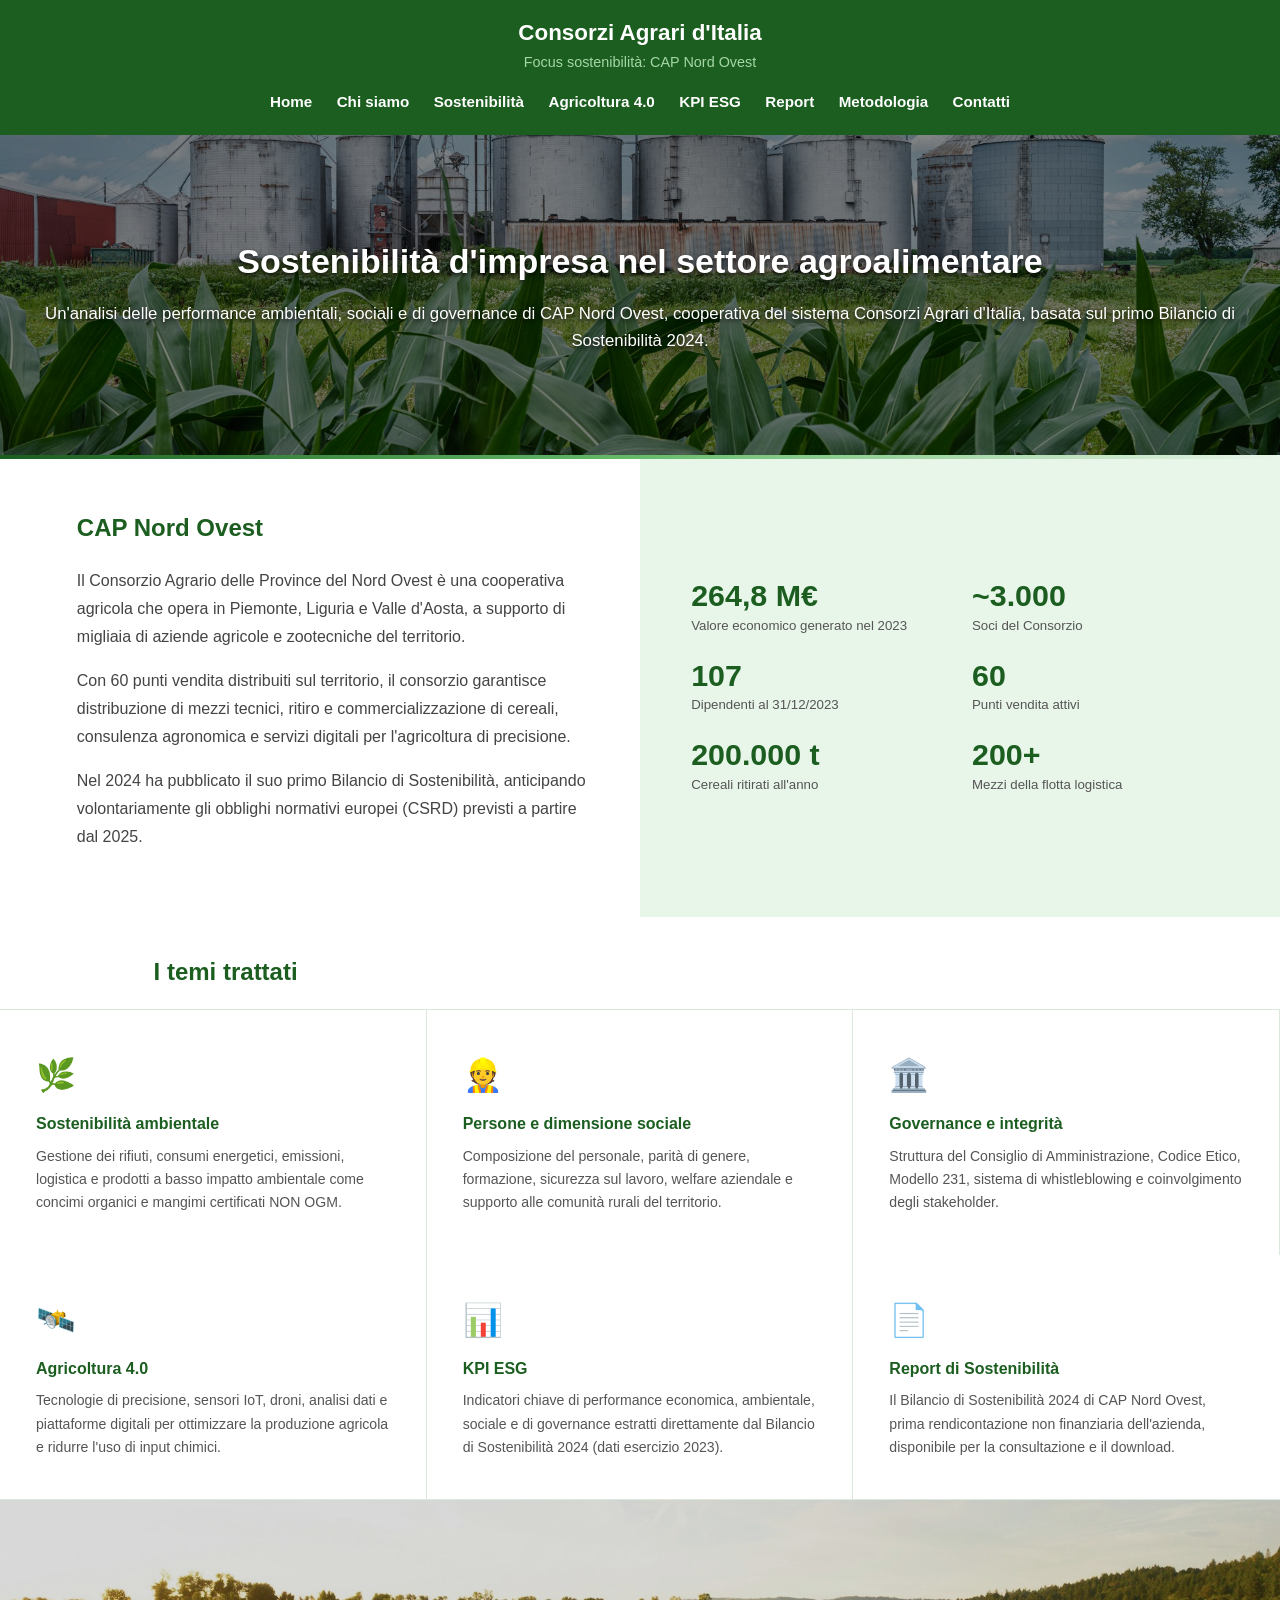
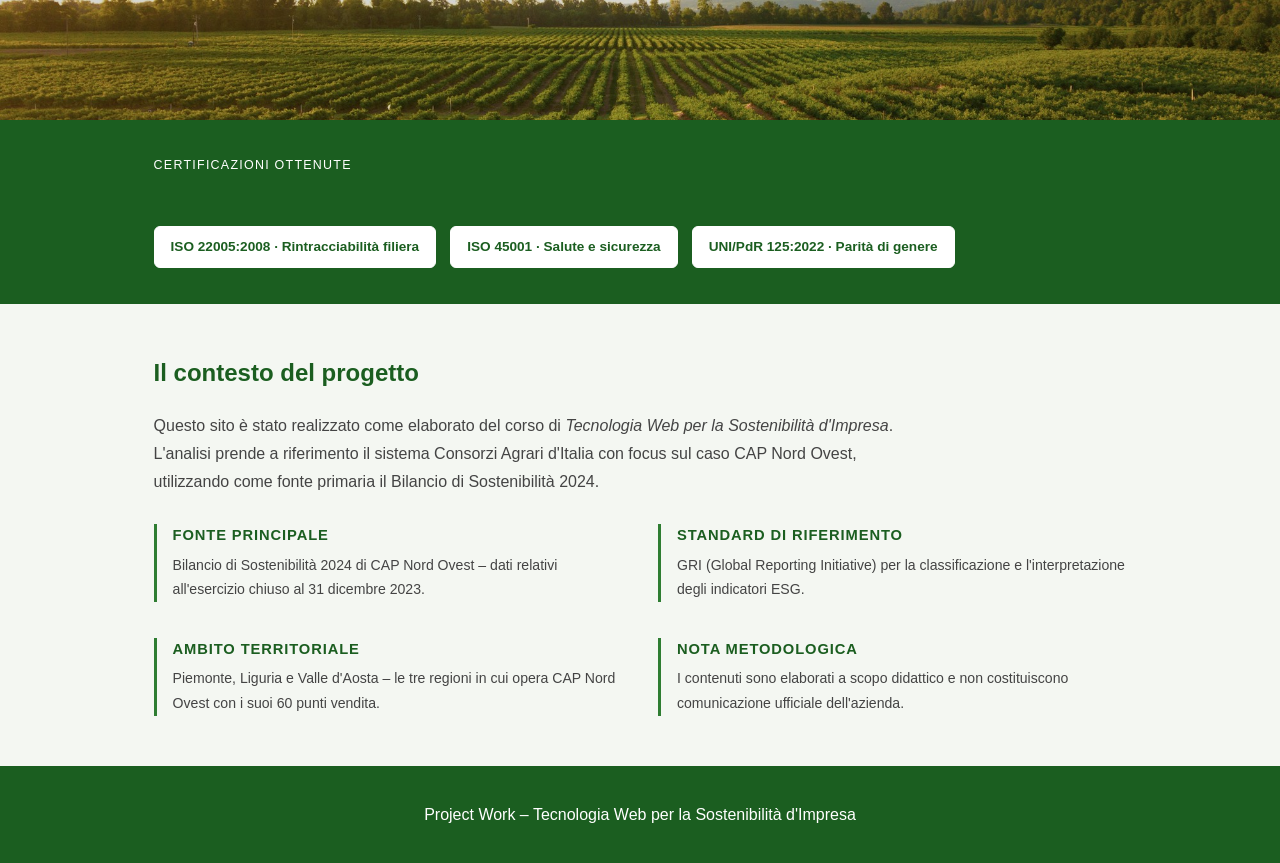
==== commit f4d9d3c2: "Refactor code structure for improved readability and maintainability" ====
--- a/index.html
+++ b/index.html
@@ -6,14 +6,14 @@
     <meta name="viewport" content="width=device-width, initial-scale=1.0">
     <meta name="description" content="Sito web di analisi della sostenibilità d'impresa di CAP Nord Ovest, cooperativa del sistema Consorzi Agrari d'Italia, basata sul Bilancio di Sostenibilità 2024.">
     <title>CAP Nord Ovest – Sostenibilità d'Impresa</title>
-    <!-- SEO/Core Web Vitals: anticipa il download dell'immagine principale per migliorare il caricamento dell'LCP. -->
-    <link rel="preload" as="image" href="img/filiera.jpg" fetchpriority="high">
+    <!-- Precarica l'immagine hero, elemento visivo principale della pagina. -->
+    <link rel="preload" as="image" href="img/cap-home.jpg" fetchpriority="high">
     <link rel="stylesheet" href="css/style.css">
 </head>
 
 <body>
 
-    <!-- HEADER -->
+    <!-- Intestazione condivisa e navigazione principale. -->
     <header class="header">
         <div class="header-inner">
         <div class="logo">
@@ -36,33 +36,18 @@
         </nav>
     </header>
 
-    <!-- HERO -->
-    <!--section class="hero-home">
-        <p class="tag">Project Work · Tecnologia Web per la Sostenibilità d'Impresa</p>
-        <h1>Sostenibilità d'impresa nel settore agroalimentare</h1>
-        <p>
-            Un'analisi delle performance ambientali, sociali e di governance
-            di CAP Nord Ovest, cooperativa del sistema Consorzi Agrari d'Italia,
-            basata sul primo Bilancio di Sostenibilità 2024.
-        </p>
-    </section-->
-        <!-- IMMAGINE FILIERA -->
-    <!--div class="filiera-img-wrap">
-        <img src="img/filiera.jpg" alt="Filiera agricola CAP Nord Ovest">
-        <div class="overlay"></div>
-    </div-->
+    <!-- Hero Home: silos per cereali e coltivazioni. -->
 
     <section class="hero-img">
-        <!-- Priorità alta per l'immagine LCP; decoding asincrono evita di bloccare il rendering. -->
-        <img src="img/filiera.jpg" alt="Filiera agricola CAP Nord Ovest" fetchpriority="high" decoding="async">
-        <!--p class="tag">Project Work · Tecnologia Web per la Sostenibilità d'Impresa</p-->
+        <!-- L'immagine hero ha priorità alta per favorire il caricamento dell'LCP. -->
+        <img src="img/cap-home.jpg" alt="Silos per cereali accanto a un campo di mais" fetchpriority="high" decoding="async">
         <h2>Sostenibilità d'impresa nel settore agroalimentare</h2>
         <p> Un'analisi delle performance ambientali, sociali e di governance
             di CAP Nord Ovest, cooperativa del sistema Consorzi Agrari d'Italia,
             basata sul primo Bilancio di Sostenibilità 2024. </p>
     </section>
     <div class="divider-green"></div>
-    <!-- AZIENDA + NUMERI -->
+    <!-- Profilo del consorzio e principali dati di sintesi. -->
     <div class="intro-split">
         <div class="intro-text">
             <h2>CAP Nord Ovest</h2>
@@ -110,7 +95,7 @@
         </div>
     </div>
 
-    <!-- TEMI ESG -->
+    <!-- Temi ambientali, sociali e di governance trattati nel progetto. -->
     <div class="temi-header">
         <h2>I temi trattati</h2>
     </div>
@@ -173,13 +158,13 @@
         </div>
     </div>
 
-    <!-- IMMAGINE SOSTENIBILITÀ -->
+    <!-- Immagine di sostenibilità caricata quando si avvicina alla viewport. -->
     <div class="sost-img-wrap">
-        <!-- Immagine fuori viewport: caricamento differito e priorità bassa per liberare banda iniziale. -->
-        <img src="img/sostenibilita.jpg" alt="Sostenibilità ambientale" loading="lazy" fetchpriority="low" decoding="async">
-    </div>
-
-    <!-- CERTIFICAZIONI -->
+        <!-- Il caricamento differito riduce il lavoro iniziale della pagina. -->
+        <img src="img/sostenibilita.jpg" alt="Filari di colture verdi in un campo al tramonto" loading="lazy" fetchpriority="low" decoding="async">
+    </div>
+
+    <!-- Certificazioni del consorzio riportate nel bilancio. -->
     <div class="cert-strip">
         <span class="cert-label">Certificazioni ottenute</span>
         <div class="cert-list">
@@ -189,7 +174,7 @@
         </div>
     </div>
 
-    <!-- CONTESTO -->
+    <!-- Fonti, standard e ambito del Project Work. -->
     <section class="context-section">
         <h2>Il contesto del progetto</h2>
         <p>
@@ -219,7 +204,7 @@
         </div>
     </section>
 
-    <!-- FOOTER -->
+    <!-- Chiusura della pagina e note del progetto. -->
     <footer class="footer">
         <p>Project Work – Tecnologia Web per la Sostenibilità d'Impresa</p>
     </footer>
--- a/css/style.css
+++ b/css/style.css
@@ -1,266 +1,285 @@
 /* =========================================================
    style.css – Foglio di stile unico per tutto il sito
    ========================================================= */
+.archive-note{font-size:0.9em;color:#666;margin-top:28px;padding:12px 16px;background:#f4f7f2;border-radius:8px}
+/* Barre impilate verticalmente; ogni riga accosta etichetta, traccia e riempimento percentuale. */
+.bar-chart{display:flex;flex-direction:column;gap:10px}
+/* La larghezza inline definisce il valore; box-sizing include testo e padding nelle misure percentuali. */
+.bar-fill{height:100%;background:#2e7d32;border-radius:4px;display:flex;align-items:center;justify-content:flex-end;padding-right:6px;color:white;font-size:0.8em;font-weight:bold;min-width:28px;box-sizing:border-box}
+.bar-fill.accent{background:#66bb6a}
+.bar-fill.alt{background:#388e3c}
+.bar-fill.alt2{background:#43a047}
+.bar-fill.dark{background:#1b5e20}
+.bar-fill.warn{background:#e57373}
+.bar-name{min-width:96px;color:#555;text-align:right;flex-shrink:0;line-height:1.2}
+/* Barre orizzontali */
+.bar-row{display:flex;align-items:center;gap:8px;font-size:0.85em}
+/* Traccia della barra: il riempimento figlio può occupare una quota della larghezza disponibile. */
+.bar-track{flex:1;background:#e8f5e9;border-radius:4px;height:24px;overflow:hidden}
 /* ----- Base ----- */
 body{margin:0;font-family:Arial,Helvetica,sans-serif;background-color:#f4f7f2;color:#222;line-height:1.6;overflow-x:hidden}
-.header{background-color:#1b5e20;color:white;text-align:center;padding:20px 25px}
-/* ----- Header ----- */
-.logo{text-align:center}
-.logo h1{margin:0;font-size:1.4em;line-height:1.2}
-.logo p{margin:4px 0 0;font-size:0.9em;color:#a5d6a7}
-.header-inner{display:flex;align-items:center;justify-content:center;position:relative}
-/* =========================================================
-   RESPONSIVE
-   ========================================================= */
-/* 900px – griglia temi a 2 colonne */
-/* 768px – mobile general */
-/* Menu hamburger */
-.menu{margin-top:15px}
-/* ----- Menu ----- */
-.menu a{color:white;text-decoration:none;margin:0 10px;font-weight:bold;font-size:0.95em}
-.menu a:hover{text-decoration:underline}
-/* ----- Hero generico (report.html) ----- */
-/* Sezioni */
-.hero-img{position:relative;background-color:#66bb6a;color:white;text-align:center;padding:70px 20px;overflow:hidden}
-/* ----- Hero con immagine di sfondo (tutte le pagine interne) ----- */
-.hero-img img{position:absolute;inset:0;width:100%;height:100%;object-fit:cover;opacity:0.2}
-.hero-img h2,.hero-img p{position:relative}
-/* Hero con immagine */
-.hero-img h2{font-size:34px;margin:0 0 12px}
-.hero-img p{margin:0;font-size:1.05em}
-/* ----- Hero home (index.html) ----- */
-/* ----- Immagine filiera (index.html) ----- */
-/* Hero home */
-.intro-split{display:grid;grid-template-columns:1fr 1fr;gap:0}
-/* ----- Layout intro home ----- */
-/* Intro home */
-.intro-text{padding:50px 8% 50px 12%;background:white}
-.intro-text h2{color:#1b5e20;margin-top:0}
-.intro-text p{color:#444;line-height:1.75}
-.intro-numbers{background-color:#e8f5e9;padding:50px 8%;display:grid;grid-template-columns:1fr 1fr;gap:24px;align-content:center}
-.num-block strong{display:block;font-size:1.9em;color:#1b5e20;font-weight:bold;line-height:1}
-.num-block span{font-size:0.83em;color:#555;margin-top:4px;display:block}
-.divider-green{height:4px;background:linear-gradient(to right,#1b5e20,#66bb6a,#e8f5e9)}
-/* ----- Divider verde ----- */
-.temi-grid{display:grid;grid-template-columns:repeat(3,1fr);gap:0}
-/* ----- Temi ESG (index.html) ----- */
-/* Temi */
-.tema-block{padding:40px 36px;border-right:1px solid #dde8dd;background:white}
-.tema-block:last-child{border-right:none}
-.tema-block .tema-icon{font-size:2em;margin-bottom:10px}
-.tema-block h3{color:#1b5e20;margin:0 0 8px 0;font-size:1em}
-.tema-block p{font-size:0.88em;color:#555;line-height:1.65;margin:0}
-.temi-section{border-top:1px solid #dde8dd;border-bottom:1px solid #dde8dd}
-.temi-header{padding:36px 12% 18px;background:white}
-.temi-header h2{color:#1b5e20;margin:0}
+.btn-outline{display:inline-block;background:white;color:#2e7d32;border:2px solid #2e7d32;padding:12px 22px;border-radius:8px;text-decoration:none;font-weight:bold}
+.btn-outline:hover{background:#e8f5e9}
+/* ----- Card ----- */
+.card{background-color:white;border-radius:12px;padding:25px;flex:1;min-width:220px;box-shadow:0 4px 10px rgba(0,0,0,0.1)}
+.card h3{color:#2e7d32}
+/* Immagini */
+.cards{display:flex;gap:20px;flex-wrap:wrap}
 /* Certificazioni */
-.sost-img-wrap{height:220px;overflow:hidden}
-/* ----- Immagine sostenibilità (index.html) ----- */
-.sost-img-wrap img{width:100%;height:100%;object-fit:cover;display:block;filter:brightness(0.85)}
-/* Contesto */
-.context-section{background-color:#f4f7f2;padding:50px 12%}
-/* ----- Sezione contesto (index.html) ----- */
-.context-section h2{color:#1b5e20;margin-top:0}
-.context-section p{color:#444;line-height:1.75;max-width:760px}
+.cert-list{display:flex;gap:14px;flex-wrap:wrap}
+.cert-pill{background:#fff;color:#1b5e20;border:1px solid #fff;border-radius:6px;padding:9px 16px;font-size:0.85em;font-weight:bold}
+/* ----- Strip certificazioni (index.html) ----- */
+.cert-strip{background-color:#1b5e20;color:#fff;padding:36px 12%;display:flex;align-items:center;gap:50px;flex-wrap:wrap}
+.cert-strip .cert-label{font-size:0.78em;letter-spacing:0.1em;text-transform:uppercase;color:#fff;min-width:150px}
+/* ----- Grafici ESG – griglia ----- */
+.chart-card{background:white;border-radius:12px;padding:22px 20px 18px;box-shadow:0 4px 10px rgba(0,0,0,0.08)}
+.chart-card h3{color:#1b5e20;margin:0 0 14px 0;font-size:0.97em;border-bottom:2px solid #e8f5e9;padding-bottom:8px}
+.chart-legend{display:flex;flex-direction:column;gap:8px;font-size:0.87em}
+/* Grafici */
+/* Griglia responsiva: auto-fit crea le colonne che entrano, con larghezza minima di 280px. */
+.charts-grid{display:grid;grid-template-columns:repeat(auto-fit,minmax(280px,1fr));gap:22px;margin-top:24px}
+.coming-soon-card{background:#f9f9f9;border:2px dashed #ccc;border-radius:12px;padding:24px 30px;color:#aaa;font-style:italic;text-align:center}
+.compare-bar-row{display:flex;align-items:center;gap:6px;font-size:0.8em}
+/* Barre comparative (confronto anni) */
+/* Righe affiancano l'anno alla barra; la stessa struttura consente confronti visivi coerenti. */
+.compare-bars{display:flex;flex-direction:column;gap:3px}
+.compare-row{margin-bottom:14px}
+.compare-year{width:30px;color:#888;flex-shrink:0;font-size:0.9em}
+/* ----- Contatti (contatti.html) ----- */
+.contact-card{background:white;border-radius:12px;padding:26px;box-shadow:0 4px 10px rgba(0,0,0,0.1);border-top:4px solid #2e7d32}
+.contact-card a{color:#2e7d32;font-weight:bold;text-decoration:none}
+.contact-card a:hover{text-decoration:underline}
+.contact-card h3{color:#1b5e20;margin:0 0 12px 0;font-size:1em}
+.contact-card p{margin:5px 0;font-size:0.93em;color:#444}
+/* Contatti */
+.contact-grid{display:grid;grid-template-columns:repeat(auto-fit,minmax(260px,1fr));gap:20px;margin-top:20px}
+.contact-icon{font-size:26px;margin-bottom:10px}
 .context-cols{display:grid;grid-template-columns:1fr 1fr;gap:36px;margin-top:28px}
 .context-item{border-left:3px solid #2e7d32;padding-left:16px}
 .context-item h3{color:#1b5e20;margin:0 0 5px 0;font-size:0.92em;text-transform:uppercase;letter-spacing:0.06em}
 .context-item h4{color:#1b5e20;margin:0 0 5px 0;font-size:0.92em;text-transform:uppercase;letter-spacing:0.06em}
 .context-item p{font-size:0.88em;margin:0}
-.cert-strip{background-color:#1b5e20;color:#fff;padding:36px 12%;display:flex;align-items:center;gap:50px;flex-wrap:wrap}
-/* ----- Strip certificazioni (index.html) ----- */
-.cert-strip .cert-label{font-size:0.78em;letter-spacing:0.1em;text-transform:uppercase;color:#fff;min-width:150px}
-.cert-list{display:flex;gap:14px;flex-wrap:wrap}
-.cert-pill{background:#fff;color:#1b5e20;border:1px solid #fff;border-radius:6px;padding:9px 16px;font-size:0.85em;font-weight:bold}
-.tech-grid{display:grid;grid-template-columns:repeat(auto-fit,minmax(240px,1fr));gap:20px;margin-top:20px}
-/* ----- Tecnologie (agricoltura.html) ----- */
-.tech-item{background:white;border-radius:12px;padding:25px;box-shadow:0 4px 10px rgba(0,0,0,0.1);border-top:4px solid #2e7d32}
-.tech-item h3{color:#2e7d32;margin-top:0}
-.tech-icon{font-size:34px;margin-bottom:10px}
-.esg-block{margin-bottom:50px}
-/* ----- KPI ESG ----- */
-.esg-heading{display:flex;align-items:center;gap:14px;margin-bottom:18px}
-.esg-badge{background-color:#2e7d32;color:white;font-size:18px;font-weight:bold;width:40px;height:40px;border-radius:50%;display:flex;align-items:center;justify-content:center;flex-shrink:0}
-/* Report */
-/* Stime */
-.esg-heading h2{color:#1b5e20;margin:0}
-.kpi-table{width:100%;border-collapse:collapse;background:white;border-radius:10px;overflow:hidden;box-shadow:0 4px 10px rgba(0,0,0,0.08);margin-bottom:16px}
-/* ----- Tabella KPI ----- */
-.kpi-table th{background-color:#2e7d32;color:white;padding:13px 18px;text-align:left;font-size:0.92em}
-.kpi-table td{padding:11px 18px;border-bottom:1px solid #e8f5e9;font-size:0.92em}
-.kpi-table tr:last-child td{border-bottom:none}
-.kpi-table tr:hover td{background-color:#f4faf4}
-.val{font-weight:bold;color:#1b5e20}
-.note{font-size:0.88em;color:#666;font-style:italic}
-.source-note{font-size:0.88em;color:#666;font-style:italic;margin-top:10px;padding:10px 14px;background:#f9fbe7;border-left:4px solid #aed581;border-radius:4px}
-.highlight-row td{background-color:#f1f8e9}
-/* ----- Sezione stime (kpi.html) ----- */
-.trend-up{color:#66bb6a;font-size:0.9em;font-weight:bold}
-/* ----- Trend badge (kpi.html) ----- */
-.trend-down{color:#ef9a9a;font-size:0.9em;font-weight:bold}
-.trend-stable{color:#c59211;font-size:0.9em;font-weight:bold}
-/* Grafici */
-/* Griglia responsiva: auto-fit crea le colonne che entrano, con larghezza minima di 280px. */
-.charts-grid{display:grid;grid-template-columns:repeat(auto-fit,minmax(280px,1fr));gap:22px;margin-top:24px}
-/* ----- Grafici ESG – griglia ----- */
-.chart-card{background:white;border-radius:12px;padding:22px 20px 18px;box-shadow:0 4px 10px rgba(0,0,0,0.08)}
-.chart-card h3{color:#1b5e20;margin:0 0 14px 0;font-size:0.97em;border-bottom:2px solid #e8f5e9;padding-bottom:8px}
-/* Contenitore flessibile per affiancare il grafico ad anello alla sua legenda. */
-.donut-wrap{display:flex;align-items:center;gap:18px}
-/* Donut (conic-gradient) */
-/* Il gradiente conico dipartisce il cerchio in settori; border-radius lo rende circolare. */
-.donut{width:110px;height:110px;border-radius:50%;flex-shrink:0;display:flex;align-items:center;justify-content:center}
-/* Un cerchio bianco interno trasforma il grafico a torta in un anello; Flex centra totale e unità. */
-.donut-hole{width:66px;height:66px;border-radius:50%;background:white;display:flex;flex-direction:column;align-items:center;justify-content:center;font-weight:bold;color:#1b5e20}
-.donut-hole span{font-size:1.3em;line-height:1.1}
-.donut-hole small{font-size:0.65em;color:#888}
-.chart-legend{display:flex;flex-direction:column;gap:8px;font-size:0.87em}
-/* Legenda grafici */
-.leg-row{display:flex;align-items:center;gap:8px;color:#444}
-.leg-dot{width:12px;height:12px;border-radius:50%;flex-shrink:0}
-/* Barre impilate verticalmente; ogni riga accosta etichetta, traccia e riempimento percentuale. */
-.bar-chart{display:flex;flex-direction:column;gap:10px}
-/* Barre orizzontali */
-.bar-row{display:flex;align-items:center;gap:8px;font-size:0.85em}
-.bar-name{min-width:96px;color:#555;text-align:right;flex-shrink:0;line-height:1.2}
-/* Traccia della barra: il riempimento figlio può occupare una quota della larghezza disponibile. */
-.bar-track{flex:1;background:#e8f5e9;border-radius:4px;height:24px;overflow:hidden}
-/* La larghezza inline definisce il valore; box-sizing include testo e padding nelle misure percentuali. */
-.bar-fill{height:100%;background:#2e7d32;border-radius:4px;display:flex;align-items:center;justify-content:flex-end;padding-right:6px;color:white;font-size:0.8em;font-weight:bold;min-width:28px;box-sizing:border-box}
-.bar-fill.accent{background:#66bb6a}
-.bar-fill.dark{background:#1b5e20}
-.bar-fill.warn{background:#e57373}
-.bar-fill.alt{background:#388e3c}
-.bar-fill.alt2{background:#43a047}
-.compare-row{margin-bottom:14px}
-/* Barre comparative (confronto anni) */
-/* Righe affiancano l'anno alla barra; la stessa struttura consente confronti visivi coerenti. */
-.compare-bars{display:flex;flex-direction:column;gap:3px}
-.compare-bar-row{display:flex;align-items:center;gap:6px;font-size:0.8em}
-.compare-year{width:30px;color:#888;flex-shrink:0;font-size:0.9em}
-.report-meta{display:flex;flex-wrap:wrap;gap:10px;margin-top:10px;margin-bottom:18px}
-/* ----- Report (report.html) ----- */
-.report-badge{background:#e8f5e9;color:#2e7d32;font-size:0.82em;font-weight:bold;padding:5px 12px;border-radius:20px;border:1px solid #a5d6a7}
-.report-actions{display:flex;gap:14px;flex-wrap:wrap;margin-top:20px}
-.btn-outline{display:inline-block;background:white;color:#2e7d32;border:2px solid #2e7d32;padding:12px 22px;border-radius:8px;text-decoration:none;font-weight:bold}
-.btn-outline:hover{background:#e8f5e9}
-.coming-soon-card{background:#f9f9f9;border:2px dashed #ccc;border-radius:12px;padding:24px 30px;color:#aaa;font-style:italic;text-align:center}
-.archive-note{font-size:0.9em;color:#666;margin-top:28px;padding:12px 16px;background:#f4f7f2;border-radius:8px}
-.steps{margin-top:20px}
-/* ----- Metodologia (metodologia.html) ----- */
-.step{display:flex;gap:20px;align-items:flex-start;margin-bottom:24px;background:white;border-radius:12px;padding:24px;box-shadow:0 4px 10px rgba(0,0,0,0.08)}
-.step-number{background-color:#2e7d32;color:white;font-size:20px;font-weight:bold;width:44px;height:44px;border-radius:50%;display:flex;align-items:center;justify-content:center;flex-shrink:0}
-.step-content h3{color:#1b5e20;margin:0 0 8px 0;font-size:1em}
-.step-content p{margin:0;font-size:0.93em;color:#444;line-height:1.65}
-.source-box{background:white;border-left:6px solid #2e7d32;border-radius:10px;padding:20px 24px;margin-bottom:16px;box-shadow:0 3px 8px rgba(0,0,0,0.08)}
-.source-box h3{color:#2e7d32;margin:0 0 6px 0;font-size:1em}
-.source-box p{margin:0;font-size:0.93em;color:#444;line-height:1.6}
-.gri-table{width:100%;border-collapse:collapse;background:white;border-radius:10px;overflow:hidden;box-shadow:0 4px 10px rgba(0,0,0,0.08);font-size:0.92em;margin-top:20px}
-.gri-table th{background-color:#2e7d32;color:white;padding:12px 16px;text-align:left}
-.gri-table td{padding:10px 16px;border-bottom:1px solid #e8f5e9;vertical-align:top}
-.gri-table tr:last-child td{border-bottom:none}
-.gri-table tr:hover td{background-color:#f4faf4}
-.gri-code{font-weight:bold;color:#1b5e20;white-space:nowrap}
-/* Metodologia */
-.table-scroll-metod{overflow-x:auto}
-.limit-box{background:#fff8e1;border-left:5px solid #f9a825;padding:16px 20px;border-radius:8px;margin-bottom:16px;font-size:0.93em;color:#555}
-.limit-box strong{color:#e65100}
-.contact-grid{display:grid;grid-template-columns:repeat(auto-fit,minmax(260px,1fr));gap:20px;margin-top:20px}
-/* ----- Contatti (contatti.html) ----- */
-.contact-card{background:white;border-radius:12px;padding:26px;box-shadow:0 4px 10px rgba(0,0,0,0.1);border-top:4px solid #2e7d32}
-.contact-card h3{color:#1b5e20;margin:0 0 12px 0;font-size:1em}
-.contact-card p{margin:5px 0;font-size:0.93em;color:#444}
-.contact-card a{color:#2e7d32;font-weight:bold;text-decoration:none}
-.contact-card a:hover{text-decoration:underline}
-.contact-icon{font-size:26px;margin-bottom:10px}
-.project-card{background:white;border-radius:12px;padding:28px;box-shadow:0 4px 10px rgba(0,0,0,0.08)}
-.project-card h3{color:#1b5e20;margin:0 0 14px 0}
-.project-card p{font-size:0.94em;color:#444;line-height:1.7;margin:0 0 10px 0}
+/* Contesto */
+/* ----- Sezione contesto (index.html) ----- */
+.context-section{background-color:#f4f7f2;padding:50px 12%}
+.context-section h2{color:#1b5e20;margin-top:0}
+.context-section p{color:#444;line-height:1.75;max-width:760px}
 .course-table{width:100%;border-collapse:collapse;font-size:0.92em;margin-top:16px}
 .course-table td{padding:9px 14px;border-bottom:1px solid #e8f5e9;vertical-align:top}
 .course-table td:first-child{font-weight:bold;color:#2e7d32;width:40%;background:#f4faf4}
 .course-table tr:last-child td{border-bottom:none}
+.disclaimer{background-color:#fff8e1;border-left:5px solid #f9a825;padding:16px 20px;border-radius:8px;margin-top:28px;font-size:0.92em;color:#555;line-height:1.6}
+/* ----- Divider verde ----- */
+.divider-green{height:4px;background:linear-gradient(to right,#1b5e20,#66bb6a,#e8f5e9)}
+/* Donut (conic-gradient) */
+/* Il gradiente conico dipartisce il cerchio in settori; border-radius lo rende circolare. */
+.donut{width:110px;height:110px;border-radius:50%;flex-shrink:0;display:flex;align-items:center;justify-content:center;transition:transform 0.25s ease,filter 0.25s ease}
+.donut:hover{transform:scale(1.05);filter:drop-shadow(0 3px 4px rgba(27,94,32,0.25))}
+/* Un cerchio bianco interno trasforma il grafico a torta in un anello; Flex centra totale e unità. */
+.donut-hole{width:66px;height:66px;border-radius:50%;background:white;display:flex;flex-direction:column;align-items:center;justify-content:center;font-weight:bold;color:#1b5e20}
+.donut-hole small{font-size:0.65em;color:#888}
+.donut-hole span{font-size:1.3em;line-height:1.1}
+/* Contenitore flessibile per affiancare il grafico ad anello alla sua legenda. */
+.donut-wrap{display:flex;align-items:center;gap:18px}
+.esg-badge{background-color:#2e7d32;color:white;font-size:18px;font-weight:bold;width:40px;height:40px;border-radius:50%;display:flex;align-items:center;justify-content:center;flex-shrink:0}
+/* ----- KPI ESG ----- */
+.esg-block{margin-bottom:50px}
+.esg-heading{display:flex;align-items:center;gap:14px;margin-bottom:18px}
+.esg-heading h2{color:#1b5e20;margin:0}
+.estimate-box{background:white;border-radius:10px;padding:20px;box-shadow:0 3px 8px rgba(0,0,0,0.08);border-top:4px solid #66bb6a;text-align:center}
+.estimate-box .est-label{font-size:0.82em;text-transform:uppercase;letter-spacing:0.07em;color:#777;margin-bottom:6px}
+.estimate-box .est-note{font-size:0.85em;color:#555}
+.estimate-box .est-value{font-size:1.7em;font-weight:bold;color:#1b5e20;line-height:1.1;margin-bottom:6px}
+.estimate-disclaimer{font-size:0.88em;color:#777;font-style:italic;margin-top:18px;padding:10px 14px;background:#fff9e6;border-left:4px solid #ffd54f;border-radius:4px}
+/* Stime */
+/* ----- Stime / proiezioni ----- */
+/* ----- Sezione stime (kpi.html) ----- */
+.estimate-grid{display:grid;grid-template-columns:repeat(auto-fit,minmax(200px,1fr));gap:18px;margin-top:24px}
+/* ----- Immagine banner ----- */
+/* ----- Footer ----- */
+.footer{background-color:#1b5e20;color:white;text-align:center;padding:20px}
+.green{background-color:#e8f5e9}
+.gri-code{font-weight:bold;color:#1b5e20;white-space:nowrap}
+.gri-table{width:100%;border-collapse:collapse;background:white;border-radius:10px;overflow:hidden;box-shadow:0 4px 10px rgba(0,0,0,0.08);font-size:0.92em;margin-top:20px}
+.gri-table td{padding:10px 16px;border-bottom:1px solid #e8f5e9;vertical-align:top}
+.gri-table th{background-color:#2e7d32;color:white;padding:12px 16px;text-align:left}
+.gri-table tr:hover td{background-color:#f4faf4}
+.gri-table tr:last-child td{border-bottom:none}
+/* ----- Header ----- */
+.header{background-color:#1b5e20;color:white;text-align:center;padding:20px 25px}
+.header-inner{display:flex;align-items:center;justify-content:center;position:relative}
+/* ----- Hero generico (report.html) ----- */
+.hero-img{position:relative;display:flex;flex-direction:column;align-items:center;justify-content:center;box-sizing:border-box;height:320px;background-color:#66bb6a;color:white;text-align:center;padding:30px 20px;overflow:hidden}
+/* Hero con immagine */
+.hero-img h2{font-size:34px;margin:0 0 12px}
+.hero-img h2,.hero-img p{position:relative}
+/* ----- Hero con immagine di sfondo (tutte le pagine interne) ----- */
+.hero-img img{position:absolute;inset:0;width:100%;height:100%;object-fit:cover;filter:brightness(0.55)}
+.hero-img h2,.hero-img p{text-shadow:0 2px 4px rgba(0,0,0,0.8)}
+.hero-img p{margin:0;font-size:1.05em}
+.highlight-row td{background-color:#f1f8e9}
+.intro-numbers{background-color:#e8f5e9;padding:50px 8%;display:grid;grid-template-columns:1fr 1fr;gap:24px;align-content:center}
+/* ----- Hero home (index.html) ----- */
+/* ----- Immagine filiera (index.html) ----- */
+/* Hero home */
+/* ----- Layout intro home ----- */
+.intro-split{display:grid;grid-template-columns:1fr 1fr;gap:0}
+/* Intro home */
+.intro-text{padding:50px 8% 50px 12%;background:white}
+.intro-text h2{color:#1b5e20;margin-top:0}
+.intro-text p{color:#444;line-height:1.75}
+/* ----- KPI boxes ----- */
+/* Cards */
+/* KPI */
+.kpi-box{background-color:white;border-left:6px solid #2e7d32;padding:20px;border-radius:10px;text-align:center;box-shadow:0 3px 8px rgba(0,0,0,0.1)}
+.kpi-box h3{color:#1b5e20;font-size:26px;margin:0 0 8px}
+.kpi-box p{margin:0;font-size:0.9em;color:#555}
+.kpi-container{display:grid;grid-template-columns:repeat(auto-fit,minmax(160px,1fr));gap:20px}
+/* ----- Tabella KPI ----- */
+.kpi-table{width:100%;border-collapse:collapse;background:white;border-radius:10px;overflow:hidden;box-shadow:0 4px 10px rgba(0,0,0,0.08);margin-bottom:16px}
+.kpi-table td{padding:11px 18px;border-bottom:1px solid #e8f5e9;font-size:0.92em}
+.kpi-table th{background-color:#2e7d32;color:white;padding:13px 18px;text-align:left;font-size:0.92em}
+.kpi-table tr:hover td{background-color:#f4faf4}
+.kpi-table tr:last-child td{border-bottom:none}
+/* Transizioni mirate alla pagina KPI: evidenziano schede, indicatori, grafici e righe senza animare i contenuti in modo continuo. */
+.kpi-page .chart-card,.kpi-page .estimate-box,.kpi-page .kpi-box{transition:transform 0.25s ease,box-shadow 0.25s ease}
+.kpi-page .chart-card h3{transition:color 0.25s ease,border-color 0.25s ease}
+.kpi-page .esg-badge{transition:transform 0.25s ease,box-shadow 0.25s ease}
+.kpi-page .kpi-box h3,.kpi-page .estimate-box .est-value{transform-origin:center;transition:transform 0.25s ease,color 0.25s ease}
+.kpi-page .bar-fill{transition:filter 0.25s ease}
+.kpi-page .kpi-table tbody tr td{transition:background-color 0.2s ease}
+.kpi-page .chart-card:hover,.kpi-page .chart-card:focus-within,.kpi-page .estimate-box:hover,.kpi-page .estimate-box:focus-within,.kpi-page .kpi-box:hover,.kpi-page .kpi-box:focus-within{transform:translateY(-4px);box-shadow:0 10px 20px rgba(0,0,0,0.14)}
+.kpi-page .chart-card:hover h3,.kpi-page .chart-card:focus-within h3{color:#2e7d32;border-color:#a5d6a7}
+.kpi-page .esg-heading:hover .esg-badge,.kpi-page .esg-heading:focus-within .esg-badge{transform:scale(1.08);box-shadow:0 3px 8px rgba(27,94,32,0.25)}
+.kpi-page .kpi-box:hover h3,.kpi-page .kpi-box:focus-within h3,.kpi-page .estimate-box:hover .est-value,.kpi-page .estimate-box:focus-within .est-value{transform:scale(1.04);color:#2e7d32}
+.kpi-page .bar-fill:hover{filter:brightness(1.1)}
+.leg-dot{width:12px;height:12px;border-radius:50%;flex-shrink:0}
+/* Legenda grafici */
+.leg-row{display:flex;align-items:center;gap:8px;color:#444}
+.limit-box{background:#fff8e1;border-left:5px solid #f9a825;padding:16px 20px;border-radius:8px;margin-bottom:16px;font-size:0.93em;color:#555}
+.limit-box strong{color:#e65100}
 .link-list{list-style:none;padding:0;margin:16px 0 0}
 .link-list li{padding:10px 0;border-bottom:1px solid #e8f5e9;font-size:0.93em}
+.link-list li::before{content:"→ ";color:#2e7d32;font-weight:bold}
 .link-list li:last-child{border-bottom:none}
-.link-list li::before{content:"→ ";color:#2e7d32;font-weight:bold}
-.disclaimer{background-color:#fff8e1;border-left:5px solid #f9a825;padding:16px 20px;border-radius:8px;margin-top:28px;font-size:0.92em;color:#555;line-height:1.6}
-.section{padding:50px 12%}
-/* ----- Sezioni generiche ----- */
-.section h2{color:#1b5e20}
-.green{background-color:#e8f5e9}
-/* Immagini */
-.cards{display:flex;gap:20px;flex-wrap:wrap}
-/* ----- Card ----- */
-.card{background-color:white;border-radius:12px;padding:25px;flex:1;min-width:220px;box-shadow:0 4px 10px rgba(0,0,0,0.1)}
-.card h3{color:#2e7d32}
-.kpi-container{display:grid;grid-template-columns:repeat(auto-fit,minmax(160px,1fr));gap:20px}
-/* ----- KPI boxes ----- */
-.kpi-box{background-color:white;border-left:6px solid #2e7d32;padding:20px;border-radius:10px;text-align:center;box-shadow:0 3px 8px rgba(0,0,0,0.1)}
-/* Cards */
-.kpi-box h3{color:#1b5e20;font-size:26px;margin:0 0 8px}
-.kpi-box p{margin:0;font-size:0.9em;color:#555}
-/* ----- Pulsanti ----- */
-.report-card{background-color:white;padding:30px;border-radius:12px;border-left:6px solid #2e7d32;box-shadow:0 4px 10px rgba(0,0,0,0.1)}
-/* ----- Report card ----- */
-.report-selector{display:flex;align-items:center;gap:14px;margin-bottom:28px;flex-wrap:wrap}
-/* ----- Report selector ----- */
-.report-selector label{font-weight:bold;color:#1b5e20;font-size:1em}
-/* KPI */
-.report-selector select{padding:10px 16px;border-radius:8px;border:2px solid #2e7d32;background:white;color:#222;font-size:1em;cursor:pointer;outline:none;min-width:260px}
-.report-selector select:focus{border-color:#1b5e20}
-.report-panel{display:none}
-.report-panel.active{display:block}
-.estimate-grid{display:grid;grid-template-columns:repeat(auto-fit,minmax(200px,1fr));gap:18px;margin-top:24px}
-/* ----- Stime / proiezioni ----- */
-.estimate-box{background:white;border-radius:10px;padding:20px;box-shadow:0 3px 8px rgba(0,0,0,0.08);border-top:4px solid #66bb6a;text-align:center}
-.estimate-box .est-label{font-size:0.82em;text-transform:uppercase;letter-spacing:0.07em;color:#777;margin-bottom:6px}
-.estimate-box .est-value{font-size:1.7em;font-weight:bold;color:#1b5e20;line-height:1.1;margin-bottom:6px}
-.estimate-box .est-note{font-size:0.85em;color:#555}
-.estimate-disclaimer{font-size:0.88em;color:#777;font-style:italic;margin-top:18px;padding:10px 14px;background:#fff9e6;border-left:4px solid #ffd54f;border-radius:4px}
-.table-scroll{overflow-x:auto;-webkit-overflow-scrolling:touch;border-radius:10px;margin-bottom:16px}
-/* ----- Tabelle scrollabili su mobile ----- */
-.table-scroll .kpi-table{margin-bottom:0;min-width:520px}
-/* ----- Immagine banner ----- */
-.footer{background-color:#1b5e20;color:white;text-align:center;padding:20px}
-/* ----- Footer ----- */
+.logo{text-align:center}
+.logo h1{margin:0;font-size:1.4em;line-height:1.2}
+.logo p{margin:4px 0 0;font-size:0.9em;color:#a5d6a7}
+/* ----- Menu ----- */
+.menu{margin-top:15px}
+.menu a{color:white;text-decoration:none;margin:0 10px;font-weight:bold;font-size:0.95em}
+.menu a:hover{text-decoration:underline}
+/* Menu hamburger */
+/* ----- Hamburger menu ----- */
 .menu-toggle{display:none;flex-direction:column;justify-content:center;gap:5px;background:none;border:none;cursor:pointer;padding:6px;flex-shrink:0;position:absolute;right:0;top:50%;transform:translateY(-50%)}
-/* ----- Hamburger menu ----- */
 .menu-toggle span{display:block;width:24px;height:2px;background:white;border-radius:2px;transition:transform 0.25s,opacity 0.25s}
 .menu-toggle.open span:nth-child(1){transform:translateY(7px) rotate(45deg)}
 .menu-toggle.open span:nth-child(2){opacity:0}
 .menu-toggle.open span:nth-child(3){transform:translateY(-7px) rotate(-45deg)}
+.note{font-size:0.88em;color:#666;font-style:italic}
+.num-block span{font-size:0.83em;color:#555;margin-top:4px;display:block}
+.num-block strong{display:block;font-size:1.9em;color:#1b5e20;font-weight:bold;line-height:1}
+.project-card{background:white;border-radius:12px;padding:28px;box-shadow:0 4px 10px rgba(0,0,0,0.08)}
+.project-card h3{color:#1b5e20;margin:0 0 14px 0}
+.project-card p{font-size:0.94em;color:#444;line-height:1.7;margin:0 0 10px 0}
+/* Report */
+.report-actions{display:flex;gap:14px;flex-wrap:wrap;margin-top:20px}
+/* ----- Report (report.html) ----- */
+.report-badge{background:#e8f5e9;color:#2e7d32;font-size:0.82em;font-weight:bold;padding:5px 12px;border-radius:20px;border:1px solid #a5d6a7}
+/* ----- Pulsanti ----- */
+/* ----- Report card ----- */
+.report-card{background-color:white;padding:30px;border-radius:12px;border-left:6px solid #2e7d32;box-shadow:0 4px 10px rgba(0,0,0,0.1)}
+.report-meta{display:flex;flex-wrap:wrap;gap:10px;margin-top:10px;margin-bottom:18px}
+.report-panel{display:none}
+.report-panel.active{display:block}
+/* ----- Report selector ----- */
+.report-selector{display:flex;align-items:center;gap:14px;margin-bottom:28px;flex-wrap:wrap}
+.report-selector label{font-weight:bold;color:#1b5e20;font-size:1em}
+.report-selector select{padding:10px 16px;border-radius:8px;border:2px solid #2e7d32;background:white;color:#222;font-size:1em;cursor:pointer;outline:none;min-width:260px}
+.report-selector select:focus{border-color:#1b5e20}
+/* Sezioni */
+/* ----- Sezioni generiche ----- */
+.section{padding:50px 12%}
+.section h2{color:#1b5e20}
+/* ----- Immagine sostenibilità (index.html) ----- */
+.sost-img-wrap{height:220px;overflow:hidden}
+.sost-img-wrap img{width:100%;height:100%;object-fit:cover;display:block;filter:brightness(0.85)}
+.source-box{background:white;border-left:6px solid #2e7d32;border-radius:10px;padding:20px 24px;margin-bottom:16px;box-shadow:0 3px 8px rgba(0,0,0,0.08)}
+.source-box h3{color:#2e7d32;margin:0 0 6px 0;font-size:1em}
+.source-box p{margin:0;font-size:0.93em;color:#444;line-height:1.6}
+.source-note{font-size:0.88em;color:#666;font-style:italic;margin-top:10px;padding:10px 14px;background:#f9fbe7;border-left:4px solid #aed581;border-radius:4px}
+/* ----- Metodologia (metodologia.html) ----- */
+.step{display:flex;gap:20px;align-items:flex-start;margin-bottom:24px;background:white;border-radius:12px;padding:24px;box-shadow:0 4px 10px rgba(0,0,0,0.08)}
+.step-content h3{color:#1b5e20;margin:0 0 8px 0;font-size:1em}
+.step-content p{margin:0;font-size:0.93em;color:#444;line-height:1.65}
+.step-number{background-color:#2e7d32;color:white;font-size:20px;font-weight:bold;width:44px;height:44px;border-radius:50%;display:flex;align-items:center;justify-content:center;flex-shrink:0}
+.steps{margin-top:20px}
+/* ----- Tabelle scrollabili su mobile ----- */
+.table-scroll{overflow-x:auto;-webkit-overflow-scrolling:touch;border-radius:10px;margin-bottom:16px}
+.table-scroll .kpi-table{margin-bottom:0;min-width:520px}
+/* Metodologia */
+.table-scroll-metod{overflow-x:auto}
+/* ----- Tecnologie (agricoltura.html) ----- */
+.tech-grid{display:grid;grid-template-columns:repeat(auto-fit,minmax(240px,1fr));gap:20px;margin-top:20px}
+.tech-icon{font-size:34px;margin-bottom:10px}
+.tech-item{background:white;border-radius:12px;padding:25px;box-shadow:0 4px 10px rgba(0,0,0,0.1);border-top:4px solid #2e7d32}
+.tech-item h3{color:#2e7d32;margin-top:0}
+/* ----- Temi ESG (index.html) ----- */
+/* Temi */
+.tema-block{padding:40px 36px;border-right:1px solid #dde8dd;background:white}
+.tema-block .tema-icon{font-size:2em;margin-bottom:10px}
+.tema-block h3{color:#1b5e20;margin:0 0 8px 0;font-size:1em}
+.tema-block p{font-size:0.88em;color:#555;line-height:1.65;margin:0}
+.tema-block:last-child{border-right:none}
+.temi-grid{display:grid;grid-template-columns:repeat(3,1fr);gap:0}
+.temi-header{padding:36px 12% 18px;background:white}
+.temi-header h2{color:#1b5e20;margin:0}
+.temi-section{border-top:1px solid #dde8dd;border-bottom:1px solid #dde8dd}
+/* ----- Trend badge (kpi.html) ----- */
+.trend-down{color:#ef9a9a;font-size:0.9em;font-weight:bold}
+.trend-stable{color:#c59211;font-size:0.9em;font-weight:bold}
+.trend-up{color:#66bb6a;font-size:0.9em;font-weight:bold}
+.val{font-weight:bold;color:#1b5e20}
+/* 900px – griglia temi a 2 colonne */
+/* =========================================================
+   RESPONSIVE
+   ========================================================= */
 @media (max-width:900px){
 .temi-grid{grid-template-columns:1fr 1fr}
 }
+/* 768px – mobile general */
 @media screen and (max-width:768px){
-.menu-toggle{display:flex}
+.bar-name{min-width:80px;font-size:0.8em}
+.cards{flex-direction:column}
+.cert-strip{gap:16px;padding:28px 6%}
+.charts-grid{grid-template-columns:1fr}
+.context-cols{grid-template-columns:1fr;gap:22px}
+.context-section{padding:36px 6%}
+.course-table td:first-child{width:auto}
+.esg-heading h2{font-size:1.1em}
+.gri-table{min-width:520px}
+.hero-img{height:280px;padding:30px 8%}
+.hero-img h2{font-size:26px}
+.intro-numbers{padding:30px 6%;grid-template-columns:1fr 1fr}
+.intro-split{grid-template-columns:1fr}
+.intro-text{padding:36px 6%}
+.kpi-box h3{font-size:20px}
 .menu{display:none;flex-direction:column;padding:8px 0 4px;margin-top:10px;border-top:1px solid rgba(255,255,255,0.2)}
-.menu.open{display:flex}
 .menu a{display:block;margin:0;padding:11px 4px;border-bottom:1px solid rgba(255,255,255,0.1);font-size:0.97em}
 .menu a:last-child{border-bottom:none}
+.menu-toggle{display:flex}
+.menu.open{display:flex}
+.report-selector select{min-width:100%;width:100%}
 .section{padding:35px 6%}
-.hero-img{padding:50px 8%}
-.hero-img h2{font-size:26px}
-.intro-split{grid-template-columns:1fr}
-.intro-text{padding:36px 6%}
-.intro-numbers{padding:30px 6%;grid-template-columns:1fr 1fr}
-.temi-grid{grid-template-columns:1fr}
-.tema-block{border-right:none;border-bottom:1px solid #dde8dd;padding:28px 6%}
-.temi-header{padding:28px 6% 14px}
-.context-cols{grid-template-columns:1fr;gap:22px}
-.context-section{padding:36px 6%}
-.cert-strip{gap:16px;padding:28px 6%}
 .sost-img-wrap{height:160px}
-.cards{flex-direction:column}
-.kpi-box h3{font-size:20px}
-.report-selector select{min-width:100%;width:100%}
-.esg-heading h2{font-size:1.1em}
-.charts-grid{grid-template-columns:1fr}
-.bar-name{min-width:80px;font-size:0.8em}
 .step{flex-direction:column;gap:12px}
 .table-scroll-metod{overflow-x:auto}
-.gri-table{min-width:520px}
-.course-table td:first-child{width:auto}
+.tema-block{border-right:none;border-bottom:1px solid #dde8dd;padding:28px 6%}
+.temi-grid{grid-template-columns:1fr}
+.temi-header{padding:28px 6% 14px}
 }
-/* Contatti */
+@media (prefers-reduced-motion:reduce){
+.donut,.kpi-page .chart-card,.kpi-page .chart-card h3,.kpi-page .estimate-box,.kpi-page .kpi-box,.kpi-page .esg-badge,.kpi-page .kpi-box h3,.kpi-page .estimate-box .est-value,.kpi-page .bar-fill,.kpi-page .kpi-table tbody tr td{transition:none}
+.donut:hover,.kpi-page .chart-card:hover,.kpi-page .chart-card:focus-within,.kpi-page .estimate-box:hover,.kpi-page .estimate-box:focus-within,.kpi-page .kpi-box:hover,.kpi-page .kpi-box:focus-within,.kpi-page .esg-heading:hover .esg-badge,.kpi-page .esg-heading:focus-within .esg-badge,.kpi-page .kpi-box:hover h3,.kpi-page .kpi-box:focus-within h3,.kpi-page .estimate-box:hover .est-value,.kpi-page .estimate-box:focus-within .est-value{transform:none;filter:none}
+.kpi-page .bar-fill:hover{filter:none}
+}
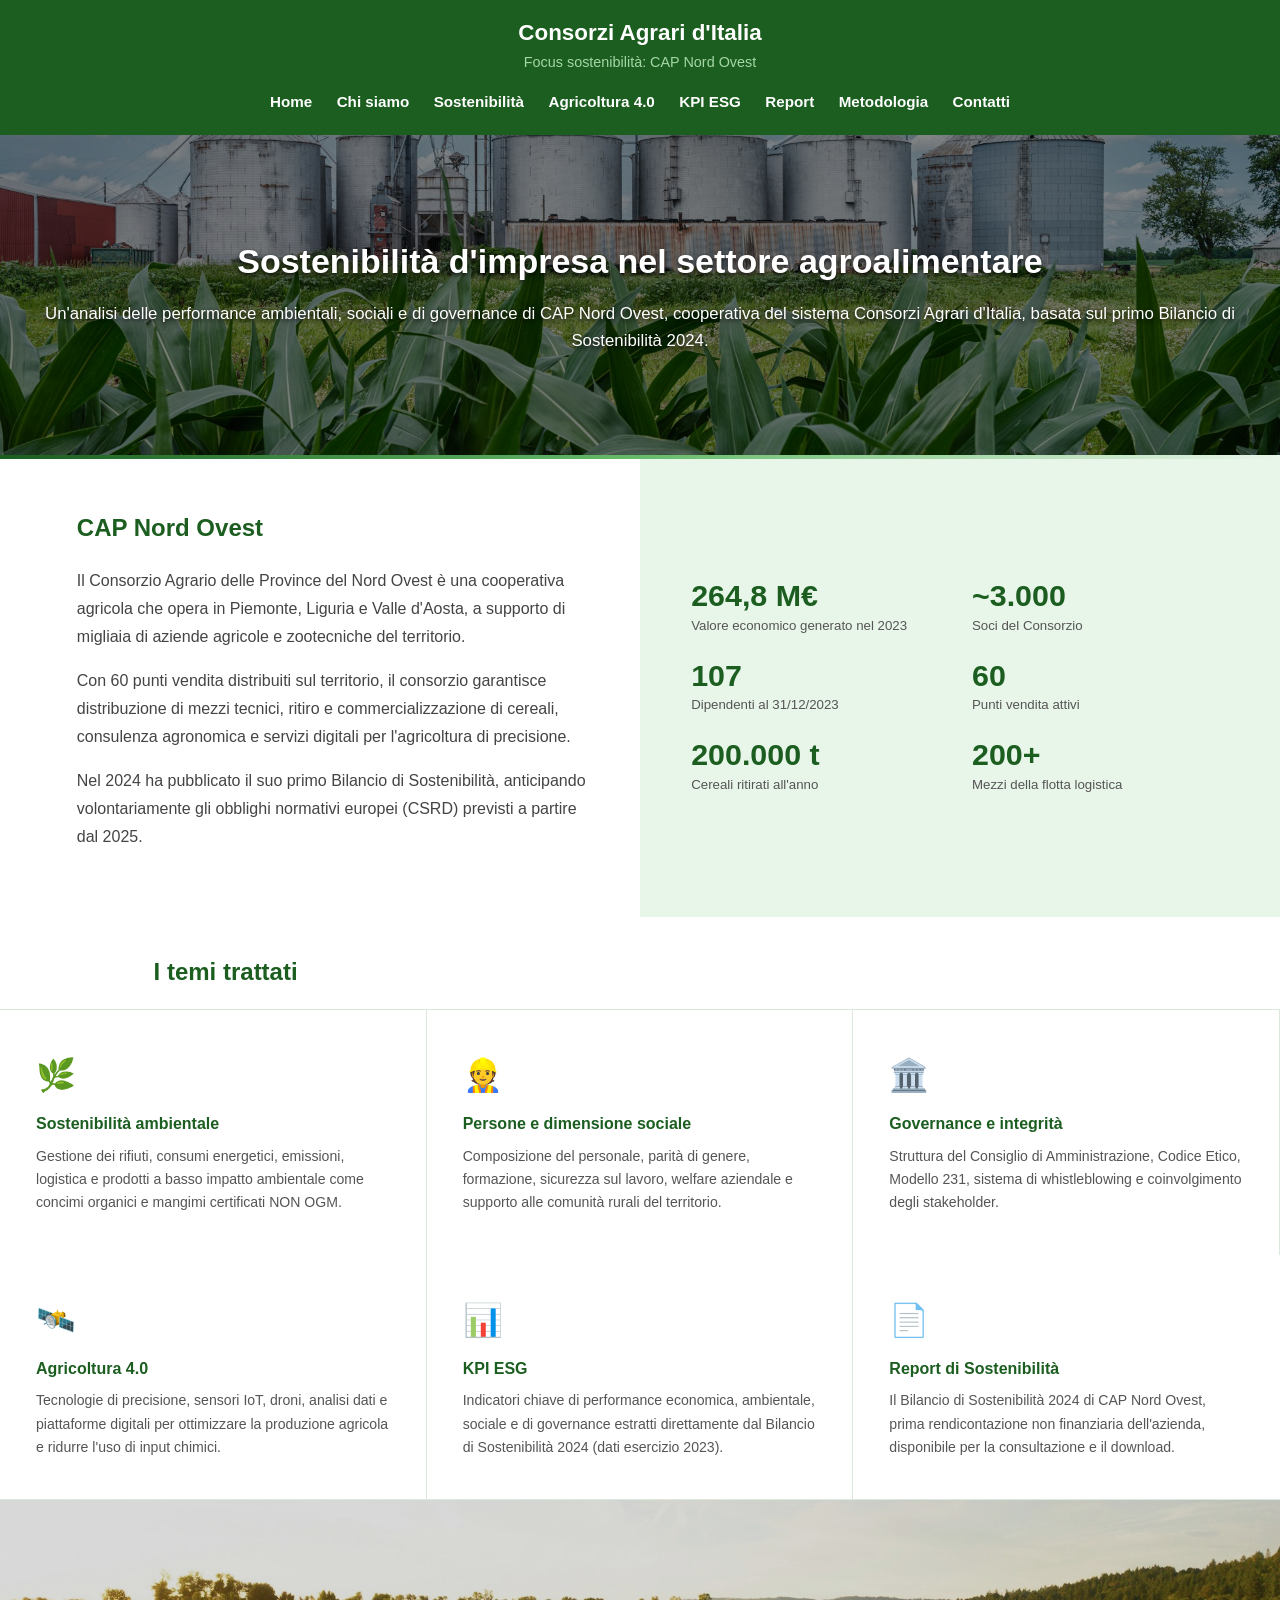
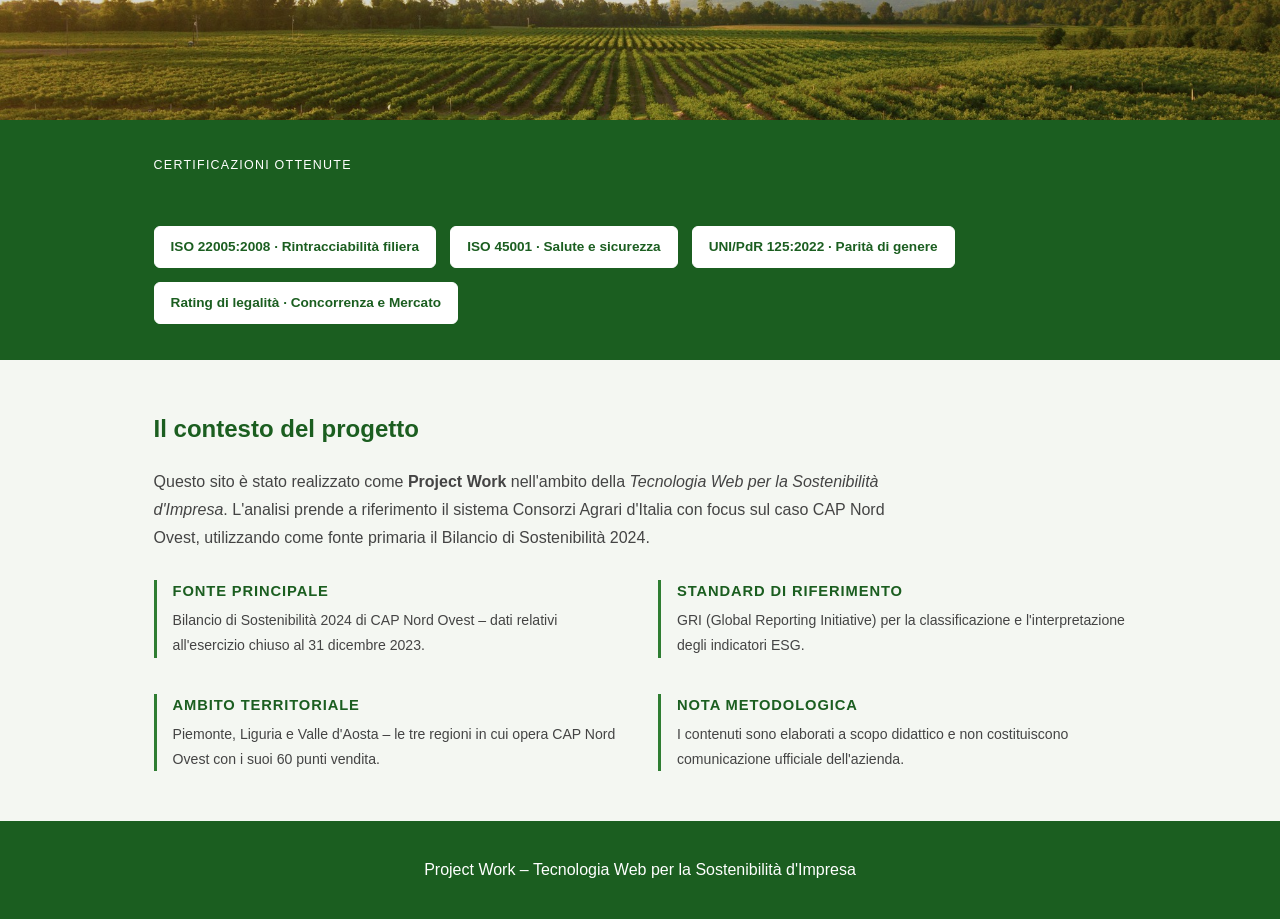
==== commit b5a8533a: "Enhance content in various HTML files, and refine CSS styles for improved layout and responsiveness" ====
--- a/index.html
+++ b/index.html
@@ -171,6 +171,7 @@
             <span class="cert-pill">ISO 22005:2008 · Rintracciabilità filiera</span>
             <span class="cert-pill">ISO 45001 · Salute e sicurezza</span>
             <span class="cert-pill">UNI/PdR 125:2022 · Parità di genere</span>
+            <span class="cert-pill">Rating di legalità · Concorrenza e Mercato</span>
         </div>
     </div>
 
@@ -178,7 +179,7 @@
     <section class="context-section">
         <h2>Il contesto del progetto</h2>
         <p>
-            Questo sito è stato realizzato come elaborato del corso di
+            Questo sito è stato realizzato come <strong>Project Work</strong> nell'ambito della
             <em>Tecnologia Web per la Sostenibilità d'Impresa</em>.
             L'analisi prende a riferimento il sistema Consorzi Agrari d'Italia
             con focus sul caso CAP Nord Ovest, utilizzando come fonte primaria
--- a/css/style.css
+++ b/css/style.css
@@ -5,7 +5,7 @@
 /* Barre impilate verticalmente; ogni riga accosta etichetta, traccia e riempimento percentuale. */
 .bar-chart{display:flex;flex-direction:column;gap:10px}
 /* La larghezza inline definisce il valore; box-sizing include testo e padding nelle misure percentuali. */
-.bar-fill{height:100%;background:#2e7d32;border-radius:4px;display:flex;align-items:center;justify-content:flex-end;padding-right:6px;color:white;font-size:0.8em;font-weight:bold;min-width:28px;box-sizing:border-box}
+.bar-fill{height:100%;background:#2e7d32;border-radius:4px;display:flex;align-items:center;justify-content:flex-end;padding-right:6px;color:white;font-size:clamp(0.7em,1.8vw,0.8em);font-weight:bold;min-width:max-content;box-sizing:border-box;white-space:nowrap}
 .bar-fill.accent{background:#66bb6a}
 .bar-fill.alt{background:#388e3c}
 .bar-fill.alt2{background:#43a047}
@@ -249,7 +249,9 @@
 }
 /* 768px – mobile general */
 @media screen and (max-width:768px){
-.bar-name{min-width:80px;font-size:0.8em}
+.bar-row{align-items:stretch;flex-direction:column;gap:4px}
+.bar-name{min-width:0;font-size:0.8em;text-align:left}
+.bar-track{flex:none;width:100%}
 .cards{flex-direction:column}
 .cert-strip{gap:16px;padding:28px 6%}
 .charts-grid{grid-template-columns:1fr}
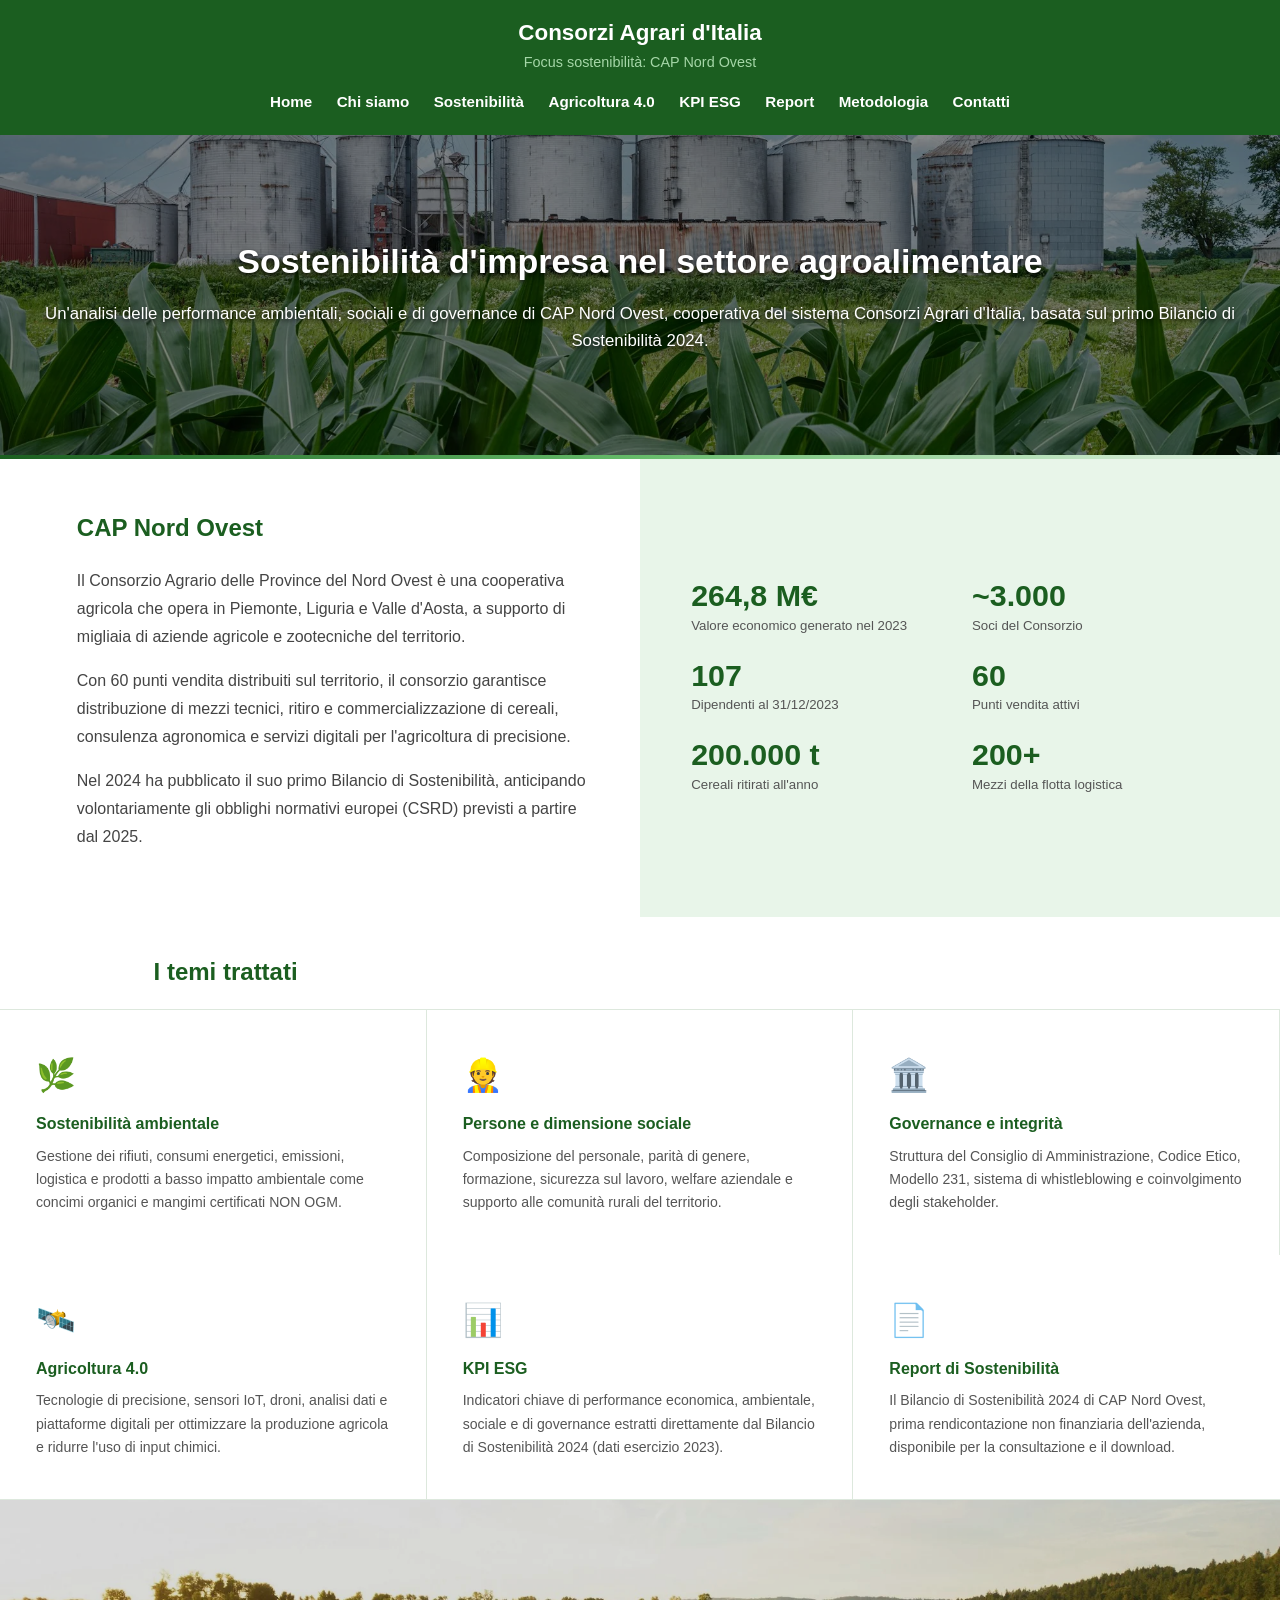
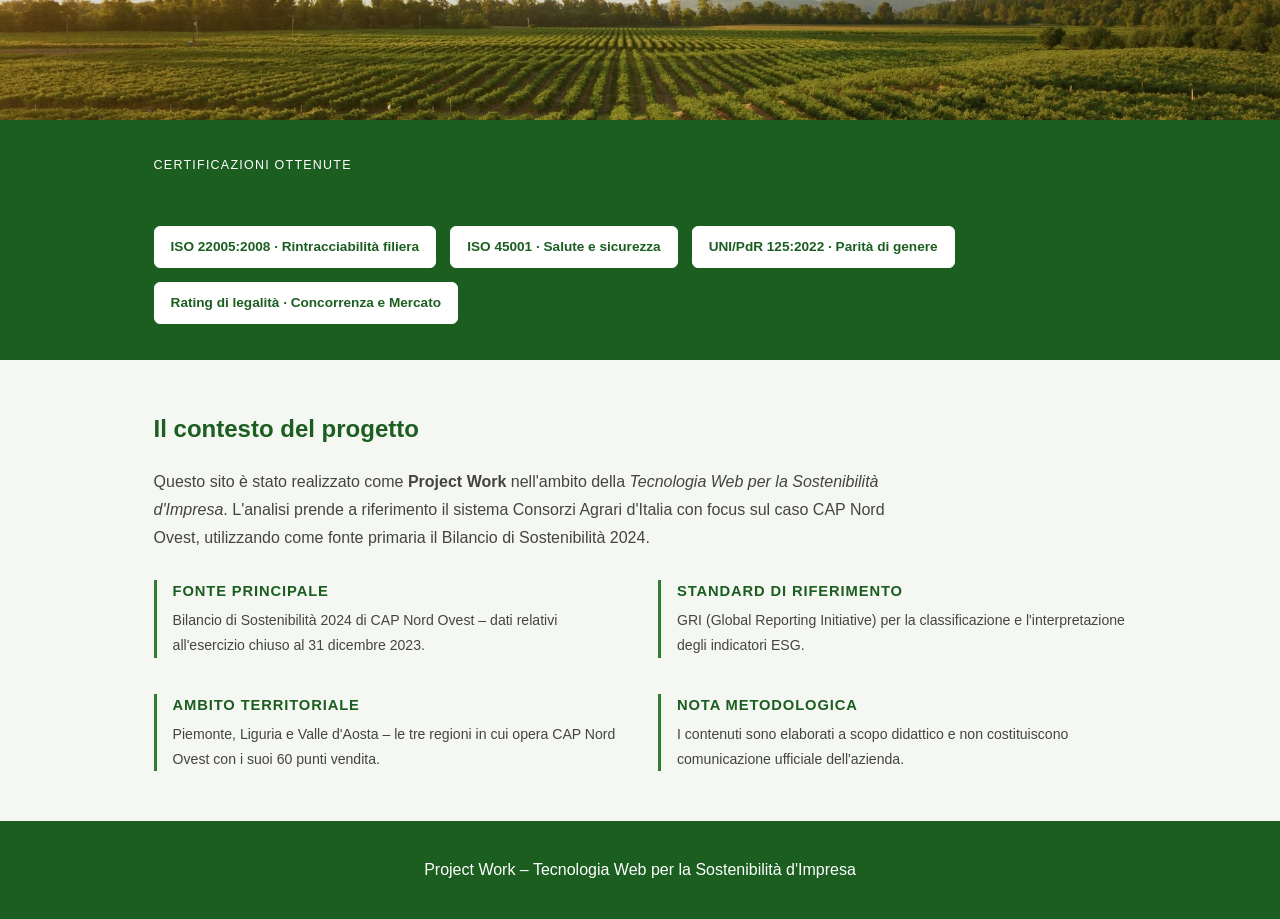
==== commit e69ab2ab: "Refactor code structure for improved readability and maintainability. Images format change for SEO i" ====
--- a/index.html
+++ b/index.html
@@ -2,12 +2,13 @@
 <html lang="it">
 
 <head>
+    <!-- SEO e performance: lang=it, titolo e description descrivono il sito; preload/fetchpriority alta anticipano l'immagine hero, il cui alt ne descrive il contenuto. -->
     <meta charset="UTF-8">
     <meta name="viewport" content="width=device-width, initial-scale=1.0">
     <meta name="description" content="Sito web di analisi della sostenibilità d'impresa di CAP Nord Ovest, cooperativa del sistema Consorzi Agrari d'Italia, basata sul Bilancio di Sostenibilità 2024.">
     <title>CAP Nord Ovest – Sostenibilità d'Impresa</title>
     <!-- Precarica l'immagine hero, elemento visivo principale della pagina. -->
-    <link rel="preload" as="image" href="img/cap-home.jpg" fetchpriority="high">
+    <link rel="preload" as="image" href="img/cap-home.webp" fetchpriority="high">
     <link rel="stylesheet" href="css/style.css">
 </head>
 
@@ -36,11 +37,13 @@
         </nav>
     </header>
 
+    <!-- Landmark principale della pagina per la navigazione con screen reader. -->
+    <main>
     <!-- Hero Home: silos per cereali e coltivazioni. -->
 
     <section class="hero-img">
         <!-- L'immagine hero ha priorità alta per favorire il caricamento dell'LCP. -->
-        <img src="img/cap-home.jpg" alt="Silos per cereali accanto a un campo di mais" fetchpriority="high" decoding="async">
+        <img src="img/cap-home.webp" alt="Silos per cereali accanto a un campo di mais" fetchpriority="high" decoding="async">
         <h2>Sostenibilità d'impresa nel settore agroalimentare</h2>
         <p> Un'analisi delle performance ambientali, sociali e di governance
             di CAP Nord Ovest, cooperativa del sistema Consorzi Agrari d'Italia,
@@ -161,7 +164,7 @@
     <!-- Immagine di sostenibilità caricata quando si avvicina alla viewport. -->
     <div class="sost-img-wrap">
         <!-- Il caricamento differito riduce il lavoro iniziale della pagina. -->
-        <img src="img/sostenibilita.jpg" alt="Filari di colture verdi in un campo al tramonto" loading="lazy" fetchpriority="low" decoding="async">
+        <img src="img/sostenibilita.webp" alt="Filari di colture verdi in un campo al tramonto" loading="lazy" fetchpriority="low" decoding="async">
     </div>
 
     <!-- Certificazioni del consorzio riportate nel bilancio. -->
@@ -206,6 +209,7 @@
     </section>
 
     <!-- Chiusura della pagina e note del progetto. -->
+    </main>
     <footer class="footer">
         <p>Project Work – Tecnologia Web per la Sostenibilità d'Impresa</p>
     </footer>
--- a/css/style.css
+++ b/css/style.css
@@ -1,21 +1,12 @@
 /* =========================================================
    style.css – Foglio di stile unico per tutto il sito
+
+   Le regole di base associano selettori di classe agli elementi HTML (per
+   esempio .charts-grid, .kpi-table e .menu). Le classi descrivono il ruolo
+   visivo dei blocchi; le media query, più avanti, sovrascrivono solo le
+   proprietà necessarie alle diverse larghezze e alle preferenze di movimento.
    ========================================================= */
 .archive-note{font-size:0.9em;color:#666;margin-top:28px;padding:12px 16px;background:#f4f7f2;border-radius:8px}
-/* Barre impilate verticalmente; ogni riga accosta etichetta, traccia e riempimento percentuale. */
-.bar-chart{display:flex;flex-direction:column;gap:10px}
-/* La larghezza inline definisce il valore; box-sizing include testo e padding nelle misure percentuali. */
-.bar-fill{height:100%;background:#2e7d32;border-radius:4px;display:flex;align-items:center;justify-content:flex-end;padding-right:6px;color:white;font-size:clamp(0.7em,1.8vw,0.8em);font-weight:bold;min-width:max-content;box-sizing:border-box;white-space:nowrap}
-.bar-fill.accent{background:#66bb6a}
-.bar-fill.alt{background:#388e3c}
-.bar-fill.alt2{background:#43a047}
-.bar-fill.dark{background:#1b5e20}
-.bar-fill.warn{background:#e57373}
-.bar-name{min-width:96px;color:#555;text-align:right;flex-shrink:0;line-height:1.2}
-/* Barre orizzontali */
-.bar-row{display:flex;align-items:center;gap:8px;font-size:0.85em}
-/* Traccia della barra: il riempimento figlio può occupare una quota della larghezza disponibile. */
-.bar-track{flex:1;background:#e8f5e9;border-radius:4px;height:24px;overflow:hidden}
 /* ----- Base ----- */
 body{margin:0;font-family:Arial,Helvetica,sans-serif;background-color:#f4f7f2;color:#222;line-height:1.6;overflow-x:hidden}
 .btn-outline{display:inline-block;background:white;color:#2e7d32;border:2px solid #2e7d32;padding:12px 22px;border-radius:8px;text-decoration:none;font-weight:bold}
@@ -31,20 +22,91 @@
 /* ----- Strip certificazioni (index.html) ----- */
 .cert-strip{background-color:#1b5e20;color:#fff;padding:36px 12%;display:flex;align-items:center;gap:50px;flex-wrap:wrap}
 .cert-strip .cert-label{font-size:0.78em;letter-spacing:0.1em;text-transform:uppercase;color:#fff;min-width:150px}
-/* ----- Grafici ESG – griglia ----- */
-.chart-card{background:white;border-radius:12px;padding:22px 20px 18px;box-shadow:0 4px 10px rgba(0,0,0,0.08)}
+/* ----- Grafici ESG – griglia e componenti -----
+   Queste classi compongono le card e le legende dei grafici in kpi.html.
+   I valori scale-* impostano variabili colore riutilizzate da swatch e marker;
+   le posizioni quantitative arrivano dalle custom properties inline nel markup
+   (per esempio --marker-position e --range-width), mentre i donut usano il
+   conic-gradient inline per allineare i settori alle percentuali pubblicate.
+*/
+.chart-card{height:100%;box-sizing:border-box;background:white;border-radius:12px;padding:22px 20px 18px;box-shadow:0 4px 10px rgba(0,0,0,0.08)}
 .chart-card h3{color:#1b5e20;margin:0 0 14px 0;font-size:0.97em;border-bottom:2px solid #e8f5e9;padding-bottom:8px}
-.chart-legend{display:flex;flex-direction:column;gap:8px;font-size:0.87em}
-/* Grafici */
+.chart-category-title{color:#1b5e20;margin:34px 0 -4px}
+.chart-note{font-size:0.82em;color:#555;line-height:1.45;margin:12px 0 0}
+.chart-legend-row{display:flex;align-items:center;gap:8px;color:#444;font-size:0.88em}
+.chart-swatch{width:12px;height:12px;border-radius:3px;flex-shrink:0}
+.charts-grid .scale-1{--chart-scale:#56b4e9;--chart-ink:#12313f}
+.charts-grid .scale-2{--chart-scale:#e69f00;--chart-ink:#302100}
+.charts-grid .scale-3{--chart-scale:#009e73;--chart-ink:#fff}
+.charts-grid .scale-4{--chart-scale:#d55e00;--chart-ink:#fff}
+.charts-grid .scale-5{--chart-scale:#cc79a7;--chart-ink:#30182a}
+.charts-grid .scale-6{--chart-scale:#0072b2;--chart-ink:#fff}
+.charts-grid .scale-7{--chart-scale:#f0e442;--chart-ink:#302d00}
+.charts-grid .scale-8{--chart-scale:#1b5e20;--chart-ink:#fff}
+.charts-grid .scale-9{--chart-scale:#332288;--chart-ink:#fff}
+.chart-swatch,.scale-marker{background:var(--chart-scale)}
+.age-under-30{--chart-scale:#56b4e9}
+.age-30-50{--chart-scale:#e69f00}
+.age-over-50{--chart-scale:#009e73}
+.chart-swatch.age-under-30,.chart-swatch.age-30-50,.chart-swatch.age-over-50{background:var(--chart-scale)}
+.donut-large{width:132px;height:132px}
+.donut-large .donut-hole{width:82px;height:82px}
+.share-list{display:grid;gap:10px}
+.segment-chart{display:flex;width:100%;height:44px;border-radius:8px;overflow:hidden;background:#eef5e9}
+.segment-chart span{display:flex;align-items:center;justify-content:center;min-width:0;background:var(--chart-scale);color:#fff;font-weight:bold;font-size:0.76em}
+.segment-chart span+span{border-left:2px solid #fff}
+.lollipop-list{display:grid;gap:13px}
+.lollipop-row{display:grid;grid-template-columns:minmax(72px,0.9fr) minmax(55px,1fr) 54px;align-items:center;gap:6px;font-size:0.82em}
+.lollipop-label{color:#555;line-height:1.2}
+.lollipop-value{text-align:right;font-weight:bold;color:#333;white-space:nowrap}
+.lollipop-track{height:22px;position:relative;background:linear-gradient(to bottom,transparent 10px,#dce8d8 10px,#dce8d8 12px,transparent 12px)}
+.lollipop-track:before,.lollipop-track:after{content:"";position:absolute;top:7px;height:8px;border-left:1px solid #d5dfd1}
+.lollipop-track:before{left:0}
+.lollipop-track:after{right:0}
+.scale-marker{position:absolute;top:4px;left:var(--marker-position);width:14px;height:14px;border:2px solid #fff;border-radius:50%;box-shadow:0 0 0 1px var(--chart-scale);transform:translateX(-50%)}
+.range-segment{position:absolute;top:7px;left:var(--range-start);width:var(--range-width);height:8px;border-radius:8px;background:var(--chart-scale)}
+.chart-axis{display:flex;justify-content:space-between;margin:5px 60px 0 78px;color:#666;font-size:0.7em}
+.stakeholder-tree{padding:5px 0 0;text-align:center}
+.stakeholder-root{position:relative;display:grid;gap:2px;width:max-content;max-width:100%;margin:0 auto;padding:10px 16px;border-radius:8px;background:#332288;color:#fff;font-size:0.84em}
+.stakeholder-root strong{font-size:1.05em}
+.stakeholder-root:after{position:absolute;top:100%;left:50%;height:22px;border-left:2px solid #cbd5e1;content:""}
+.stakeholder-branches{position:relative;display:grid;grid-template-columns:repeat(3,minmax(0,1fr));gap:10px;margin-top:22px;padding-top:16px}
+.stakeholder-branches:before{position:absolute;top:0;left:16.5%;right:16.5%;border-top:2px solid #cbd5e1;content:""}
+.stakeholder-branch{position:relative;min-width:0;padding:0 8px 8px;border:1px solid #dfe6f2;border-top:3px solid #0072b2;border-radius:7px;background:#f8fafc;text-align:left}
+.stakeholder-branch:before{position:absolute;bottom:100%;left:50%;height:16px;border-left:2px solid #cbd5e1;content:""}
+.stakeholder-branch:nth-child(2){border-top-color:#009e73}
+.stakeholder-branch:nth-child(3){border-top-color:#d55e00}
+.stakeholder-branch h4{margin:8px 0 5px;color:#332288;font-size:0.78em;line-height:1.2}
+.stakeholder-branch ul{list-style:none;margin:0;padding:0}
+.stakeholder-branch li{margin-top:5px;padding:5px 6px;border-left:2px solid #56b4e9;border-radius:0 4px 4px 0;background:#fff;color:#444;font-size:0.7em;line-height:1.25}
+.stakeholder-branch:nth-child(2) li{border-left-color:#009e73}
+.stakeholder-branch:nth-child(3) li{border-left-color:#d55e00}
+.zero-stat{width:122px;height:122px;margin:6px auto 12px;border-radius:50%;display:grid;place-items:center;background:conic-gradient(#dcedc8 0 100%)}
+.zero-stat span{width:88px;height:88px;border-radius:50%;display:grid;place-items:center;background:white;color:#1b5e20;font-size:2.3em;font-weight:bold}
+.year-pair{display:grid;grid-template-columns:1fr 1fr;gap:12px}
+.year-value{padding:14px 12px;border-top:5px solid var(--chart-scale);border-radius:7px;background:#f7faf6;text-align:center}
+.year-value span{display:block;color:#666;font-size:0.8em}
+.year-value strong{display:block;margin:4px 0;color:var(--chart-scale);font-size:1.15em}
+.year-value small{color:#555}
+.dot-legend{display:flex;flex-wrap:wrap;gap:12px;margin:0 0 12px;color:#555;font-size:0.78em}
+.dot-legend span{display:inline-flex;align-items:center;gap:6px}
+.dot-key{width:10px;height:10px;border-radius:50%;background:#1b5e20}
+.dot-key.year-2023{background:#a5d6a7;border:2px solid #1b5e20}
+.investment-list{display:grid;gap:11px}
+.investment-row{display:grid;grid-template-columns:1fr;gap:3px;padding-bottom:7px;border-bottom:1px solid #edf2eb}
+.investment-row:last-child{padding-bottom:0;border-bottom:0}
+.investment-label{color:#555;font-size:0.78em;line-height:1.15}
+.investment-year-line{display:grid;grid-template-columns:22px minmax(48px,1fr) 66px;align-items:center;gap:6px}
+.investment-year{font-size:0.68em;color:#666}
+.investment-track{height:15px;position:relative;margin:0 5px;background:linear-gradient(to bottom,transparent 6px,#dce8d8 6px,#dce8d8 8px,transparent 8px)}
+.investment-point{position:absolute;top:1px;left:var(--marker-position);width:10px;height:10px;border:2px solid #fff;border-radius:50%;background:var(--chart-scale);box-shadow:0 0 0 1px var(--chart-scale);transform:translateX(-50%)}
+.investment-point.year-2023{border:2px solid var(--chart-scale);background:#fff}
+.investment-value{font-size:0.7em;color:#555}
+.investment-missing{grid-column:2/4;color:#666;font-size:0.7em;font-style:italic}
+.investment-axis{margin:4px 72px 0 29px}
 /* Griglia responsiva: auto-fit crea le colonne che entrano, con larghezza minima di 280px. */
 .charts-grid{display:grid;grid-template-columns:repeat(auto-fit,minmax(280px,1fr));gap:22px;margin-top:24px}
 .coming-soon-card{background:#f9f9f9;border:2px dashed #ccc;border-radius:12px;padding:24px 30px;color:#aaa;font-style:italic;text-align:center}
-.compare-bar-row{display:flex;align-items:center;gap:6px;font-size:0.8em}
-/* Barre comparative (confronto anni) */
-/* Righe affiancano l'anno alla barra; la stessa struttura consente confronti visivi coerenti. */
-.compare-bars{display:flex;flex-direction:column;gap:3px}
-.compare-row{margin-bottom:14px}
-.compare-year{width:30px;color:#888;flex-shrink:0;font-size:0.9em}
 /* ----- Contatti (contatti.html) ----- */
 .contact-card{background:white;border-radius:12px;padding:26px;box-shadow:0 4px 10px rgba(0,0,0,0.1);border-top:4px solid #2e7d32}
 .contact-card a{color:#2e7d32;font-weight:bold;text-decoration:none}
@@ -77,7 +139,7 @@
 .donut:hover{transform:scale(1.05);filter:drop-shadow(0 3px 4px rgba(27,94,32,0.25))}
 /* Un cerchio bianco interno trasforma il grafico a torta in un anello; Flex centra totale e unità. */
 .donut-hole{width:66px;height:66px;border-radius:50%;background:white;display:flex;flex-direction:column;align-items:center;justify-content:center;font-weight:bold;color:#1b5e20}
-.donut-hole small{font-size:0.65em;color:#888}
+.donut-hole small{font-size:0.65em;color:#666}
 .donut-hole span{font-size:1.3em;line-height:1.1}
 /* Contenitore flessibile per affiancare il grafico ad anello alla sua legenda. */
 .donut-wrap{display:flex;align-items:center;gap:18px}
@@ -86,16 +148,53 @@
 .esg-block{margin-bottom:50px}
 .esg-heading{display:flex;align-items:center;gap:14px;margin-bottom:18px}
 .esg-heading h2{color:#1b5e20;margin:0}
-.estimate-box{background:white;border-radius:10px;padding:20px;box-shadow:0 3px 8px rgba(0,0,0,0.08);border-top:4px solid #66bb6a;text-align:center}
-.estimate-box .est-label{font-size:0.82em;text-transform:uppercase;letter-spacing:0.07em;color:#777;margin-bottom:6px}
-.estimate-box .est-note{font-size:0.85em;color:#555}
-.estimate-box .est-value{font-size:1.7em;font-weight:bold;color:#1b5e20;line-height:1.1;margin-bottom:6px}
-.estimate-disclaimer{font-size:0.88em;color:#777;font-style:italic;margin-top:18px;padding:10px 14px;background:#fff9e6;border-left:4px solid #ffd54f;border-radius:4px}
-/* Stime */
+.estimate-intro{max-width:900px;line-height:1.6;color:#444}
+.estimate-intro a{color:#1b5e20;font-weight:700}
+.estimate-group-title{margin:30px 0 0;color:#1b5e20;font-size:1.15em}
+.estimate-box{display:flex;flex-direction:column;align-items:stretch;min-width:0;background:white;border-radius:10px;padding:22px;box-shadow:0 3px 8px rgba(0,0,0,0.08);border-top:4px solid #66bb6a;text-align:left}
+.estimate-box .est-label{font-size:0.82em;text-transform:none;letter-spacing:0;color:#333;font-weight:700;line-height:1.4;margin:0 0 14px}
+.estimate-box .est-note{font-size:0.92em;color:#444;line-height:1.55;margin:0}
+.estimate-values{display:grid;grid-template-columns:repeat(2,minmax(0,1fr));gap:8px}
+.estimate-values>div,.estimate-scenarios>div{display:flex;flex-direction:column;gap:4px;min-width:0;padding:10px 12px;border-radius:8px;background:#f5f8f5}
+.estimate-values span,.estimate-baseline span,.estimate-scenarios span{font-size:0.76em;color:#666}
+.estimate-values strong,.estimate-baseline strong,.estimate-scenarios strong{font-size:1.05em;line-height:1.3;color:#234b2a;font-variant-numeric:tabular-nums;overflow-wrap:anywhere}
+.estimate-values .estimate-projection{background:#e8f5e9}
+.estimate-values .estimate-projection strong{color:#1b5e20}
+.estimate-growth-card{margin-top:14px;border-top-color:#2e7d32}
+.estimate-growth-heading{display:flex;align-items:flex-start;justify-content:space-between;gap:18px}
+.estimate-growth-heading .est-label{font-size:1.05em;margin-bottom:6px}
+.estimate-growth-heading .estimate-status{flex-shrink:0;margin-top:0}
+.estimate-growth-layout{display:grid;grid-template-columns:minmax(0,0.9fr) minmax(0,1.1fr);gap:22px;margin-top:18px}
+.estimate-growth-layout h5{margin:0 0 12px;color:#1b5e20;font-size:0.98em}
+.estimate-growth-scenario,.estimate-growth-levers{min-width:0;padding:16px;border-radius:9px;background:#f6f9f6}
+.estimate-growth-values{grid-template-columns:repeat(3,minmax(0,1fr))}
+.estimate-growth-values>div{padding:9px}
+.estimate-growth-values strong{font-size:0.98em}
+.estimate-growth-levers ul{margin:0;padding-left:19px;color:#444;font-size:0.9em;line-height:1.5}
+.estimate-growth-levers li+li{margin-top:8px}
+.estimate-growth-levers .est-note{margin-top:12px;padding-top:10px;border-top:1px solid #dfe8df;font-size:0.84em}
+.estimate-change{display:flex;flex-wrap:wrap;justify-content:space-between;gap:4px 12px;margin:12px 0;color:#444;font-size:0.84em}
+.estimate-change strong{color:#333}
+.estimate-investment-context{display:flex;flex-direction:column;align-items:flex-start;gap:4px;margin:0 0 12px;padding:10px 12px;border-left:3px solid #d5b25c;border-radius:4px;background:#fff9e8;font-size:0.84em;text-align:left}
+.estimate-investment-context strong{color:#5d4b1b}
+.estimate-investment-context span{font-weight:700;color:#5d4b1b;font-variant-numeric:tabular-nums}
+.estimate-investment-context small{flex-basis:100%;color:#665f4b;line-height:1.45}
+.estimate-change span{font-variant-numeric:tabular-nums}
+.estimate-baseline{display:flex;align-items:center;justify-content:space-between;gap:12px;margin:0 0 10px;padding:10px 12px;background:#f5f8f5;border-radius:8px}
+.estimate-scenarios{display:grid;grid-template-columns:repeat(2,minmax(0,1fr));gap:8px;margin-bottom:12px}
+.estimate-hours{margin:0 0 12px}
+.estimate-hours>div{display:flex;justify-content:space-between;gap:12px;padding:7px 0;border-bottom:1px solid #e8eee8}
+.estimate-hours>div:last-child{border-bottom:0}
+.estimate-hours dt{color:#555;font-size:0.88em}
+.estimate-hours dd{margin:0;color:#1b5e20;font-weight:700;font-variant-numeric:tabular-nums}
+.estimate-status{display:inline-flex;align-self:flex-start;margin-top:14px;padding:5px 9px;border-radius:999px;font-size:0.76em;font-weight:700;line-height:1.35}
+.status-projection{background:#e8f5e9;color:#1b5e20}
+.status-scenario{background:#fff5d8;color:#775b08}
+.status-data{background:#eef1f3;color:#4d5961}
+.estimate-disclaimer{font-size:0.88em;color:#666;font-style:italic;margin-top:18px;padding:10px 14px;background:#fff9e6;border-left:4px solid #ffd54f;border-radius:4px}
 /* ----- Stime / proiezioni ----- */
 /* ----- Sezione stime (kpi.html) ----- */
-.estimate-grid{display:grid;grid-template-columns:repeat(auto-fit,minmax(200px,1fr));gap:18px;margin-top:24px}
-/* ----- Immagine banner ----- */
+.estimate-grid{display:grid;grid-template-columns:repeat(2,minmax(0,1fr));gap:18px;margin-top:14px}
 /* ----- Footer ----- */
 .footer{background-color:#1b5e20;color:white;text-align:center;padding:20px}
 .green{background-color:#e8f5e9}
@@ -105,7 +204,11 @@
 .gri-table th{background-color:#2e7d32;color:white;padding:12px 16px;text-align:left}
 .gri-table tr:hover td{background-color:#f4faf4}
 .gri-table tr:last-child td{border-bottom:none}
-/* ----- Header ----- */
+/* ----- Header e hero delle pagine -----
+   Le classi corrispondono a header/nav e section.hero-img del markup.
+   L'immagine del hero copre il contenitore; titolo e testo restano sopra
+   l'immagine grazie al posizionamento e all'ombra del testo.
+*/
 .header{background-color:#1b5e20;color:white;text-align:center;padding:20px 25px}
 .header-inner{display:flex;align-items:center;justify-content:center;position:relative}
 /* ----- Hero generico (report.html) ----- */
@@ -128,7 +231,11 @@
 .intro-text{padding:50px 8% 50px 12%;background:white}
 .intro-text h2{color:#1b5e20;margin-top:0}
 .intro-text p{color:#444;line-height:1.75}
-/* ----- KPI boxes ----- */
+/* ----- KPI sintetici e tabelle -----
+   .kpi-container dispone i riquadri in griglia; .kpi-box ne definisce l'aspetto.
+   Le tabelle mantengono la struttura semantica th/td dell'HTML; nelle pagine KPI
+   .table-scroll fornisce il contenitore che può scorrere in orizzontale su mobile.
+*/
 /* Cards */
 /* KPI */
 .kpi-box{background-color:white;border-left:6px solid #2e7d32;padding:20px;border-radius:10px;text-align:center;box-shadow:0 3px 8px rgba(0,0,0,0.1)}
@@ -145,17 +252,12 @@
 .kpi-page .chart-card,.kpi-page .estimate-box,.kpi-page .kpi-box{transition:transform 0.25s ease,box-shadow 0.25s ease}
 .kpi-page .chart-card h3{transition:color 0.25s ease,border-color 0.25s ease}
 .kpi-page .esg-badge{transition:transform 0.25s ease,box-shadow 0.25s ease}
-.kpi-page .kpi-box h3,.kpi-page .estimate-box .est-value{transform-origin:center;transition:transform 0.25s ease,color 0.25s ease}
-.kpi-page .bar-fill{transition:filter 0.25s ease}
+.kpi-page .kpi-box h3{transform-origin:center;transition:transform 0.25s ease,color 0.25s ease}
 .kpi-page .kpi-table tbody tr td{transition:background-color 0.2s ease}
 .kpi-page .chart-card:hover,.kpi-page .chart-card:focus-within,.kpi-page .estimate-box:hover,.kpi-page .estimate-box:focus-within,.kpi-page .kpi-box:hover,.kpi-page .kpi-box:focus-within{transform:translateY(-4px);box-shadow:0 10px 20px rgba(0,0,0,0.14)}
 .kpi-page .chart-card:hover h3,.kpi-page .chart-card:focus-within h3{color:#2e7d32;border-color:#a5d6a7}
 .kpi-page .esg-heading:hover .esg-badge,.kpi-page .esg-heading:focus-within .esg-badge{transform:scale(1.08);box-shadow:0 3px 8px rgba(27,94,32,0.25)}
-.kpi-page .kpi-box:hover h3,.kpi-page .kpi-box:focus-within h3,.kpi-page .estimate-box:hover .est-value,.kpi-page .estimate-box:focus-within .est-value{transform:scale(1.04);color:#2e7d32}
-.kpi-page .bar-fill:hover{filter:brightness(1.1)}
-.leg-dot{width:12px;height:12px;border-radius:50%;flex-shrink:0}
-/* Legenda grafici */
-.leg-row{display:flex;align-items:center;gap:8px;color:#444}
+.kpi-page .kpi-box:hover h3,.kpi-page .kpi-box:focus-within h3{transform:scale(1.04);color:#2e7d32}
 .limit-box{background:#fff8e1;border-left:5px solid #f9a825;padding:16px 20px;border-radius:8px;margin-bottom:16px;font-size:0.93em;color:#555}
 .limit-box strong{color:#e65100}
 .link-list{list-style:none;padding:0;margin:16px 0 0}
@@ -235,23 +337,45 @@
 .temi-header{padding:36px 12% 18px;background:white}
 .temi-header h2{color:#1b5e20;margin:0}
 .temi-section{border-top:1px solid #dde8dd;border-bottom:1px solid #dde8dd}
-/* ----- Trend badge (kpi.html) ----- */
-.trend-down{color:#ef9a9a;font-size:0.9em;font-weight:bold}
-.trend-stable{color:#c59211;font-size:0.9em;font-weight:bold}
-.trend-up{color:#66bb6a;font-size:0.9em;font-weight:bold}
 .val{font-weight:bold;color:#1b5e20}
+.performance-table td.val{font-weight:normal}
 /* 900px – griglia temi a 2 colonne */
 /* =========================================================
    RESPONSIVE
+
+   Le regole qui sotto si sommano alle regole base solo quando la viewport
+   soddisfa la rispettiva soglia. A 900px si semplificano i layout intermedi;
+   fino a 640px il diagramma stakeholder diventa una colonna; fino a 768px
+   si applicano gli adattamenti generali mobile (incluso menu hamburger e
+   grafici a colonna singola). Poiché i blocchi si sovrappongono, a 640px e
+   meno sono attivi sia quello da 640px sia quello da 768px: in caso di
+   conflitto prevale la dichiarazione successiva a parità di specificità.
    ========================================================= */
 @media (max-width:900px){
 .temi-grid{grid-template-columns:1fr 1fr}
+.estimate-growth-layout{grid-template-columns:1fr}
+}
+@media (max-width:640px){
+.stakeholder-branches{grid-template-columns:1fr;gap:8px;margin-top:22px;padding-top:0}
+.stakeholder-branches:before,.stakeholder-branch:before{display:none}
+.stakeholder-root:after{height:16px}
+.stakeholder-branch{padding:0 10px 8px}
+.stakeholder-branch h4{font-size:0.82em}
+.stakeholder-branch li{font-size:0.78em}
 }
 /* 768px – mobile general */
+/* Layout e navigazione mobile: il JS aggiunge .open al nav al click e
+   aria-expanded riflette lo stesso stato; senza .open il menu resta chiuso. */
 @media screen and (max-width:768px){
-.bar-row{align-items:stretch;flex-direction:column;gap:4px}
-.bar-name{min-width:0;font-size:0.8em;text-align:left}
-.bar-track{flex:none;width:100%}
+.estimate-grid{grid-template-columns:1fr;gap:14px}
+.estimate-group-title{margin-top:24px}
+.estimate-box{padding:20px}
+.estimate-growth-card{padding:18px}
+.estimate-growth-heading{flex-direction:column;gap:8px}
+.estimate-growth-layout{gap:12px;margin-top:14px}
+.estimate-growth-scenario,.estimate-growth-levers{padding:13px}
+.estimate-growth-values>div{padding:8px 6px}
+.estimate-growth-values strong{font-size:0.88em}
 .cards{flex-direction:column}
 .cert-strip{gap:16px;padding:28px 6%}
 .charts-grid{grid-template-columns:1fr}
@@ -280,8 +404,9 @@
 .temi-grid{grid-template-columns:1fr}
 .temi-header{padding:28px 6% 14px}
 }
+/* Rispetta l'impostazione di sistema "riduci movimento": conserva colori e
+   contenuti, ma elimina transizioni, trasformazioni e filtri animati dei KPI. */
 @media (prefers-reduced-motion:reduce){
-.donut,.kpi-page .chart-card,.kpi-page .chart-card h3,.kpi-page .estimate-box,.kpi-page .kpi-box,.kpi-page .esg-badge,.kpi-page .kpi-box h3,.kpi-page .estimate-box .est-value,.kpi-page .bar-fill,.kpi-page .kpi-table tbody tr td{transition:none}
-.donut:hover,.kpi-page .chart-card:hover,.kpi-page .chart-card:focus-within,.kpi-page .estimate-box:hover,.kpi-page .estimate-box:focus-within,.kpi-page .kpi-box:hover,.kpi-page .kpi-box:focus-within,.kpi-page .esg-heading:hover .esg-badge,.kpi-page .esg-heading:focus-within .esg-badge,.kpi-page .kpi-box:hover h3,.kpi-page .kpi-box:focus-within h3,.kpi-page .estimate-box:hover .est-value,.kpi-page .estimate-box:focus-within .est-value{transform:none;filter:none}
-.kpi-page .bar-fill:hover{filter:none}
+.donut,.kpi-page .chart-card,.kpi-page .chart-card h3,.kpi-page .estimate-box,.kpi-page .kpi-box,.kpi-page .esg-badge,.kpi-page .kpi-box h3,.kpi-page .kpi-table tbody tr td{transition:none}
+.donut:hover,.kpi-page .chart-card:hover,.kpi-page .chart-card:focus-within,.kpi-page .estimate-box:hover,.kpi-page .estimate-box:focus-within,.kpi-page .kpi-box:hover,.kpi-page .kpi-box:focus-within,.kpi-page .esg-heading:hover .esg-badge,.kpi-page .esg-heading:focus-within .esg-badge,.kpi-page .kpi-box:hover h3,.kpi-page .kpi-box:focus-within h3{transform:none;filter:none}
 }
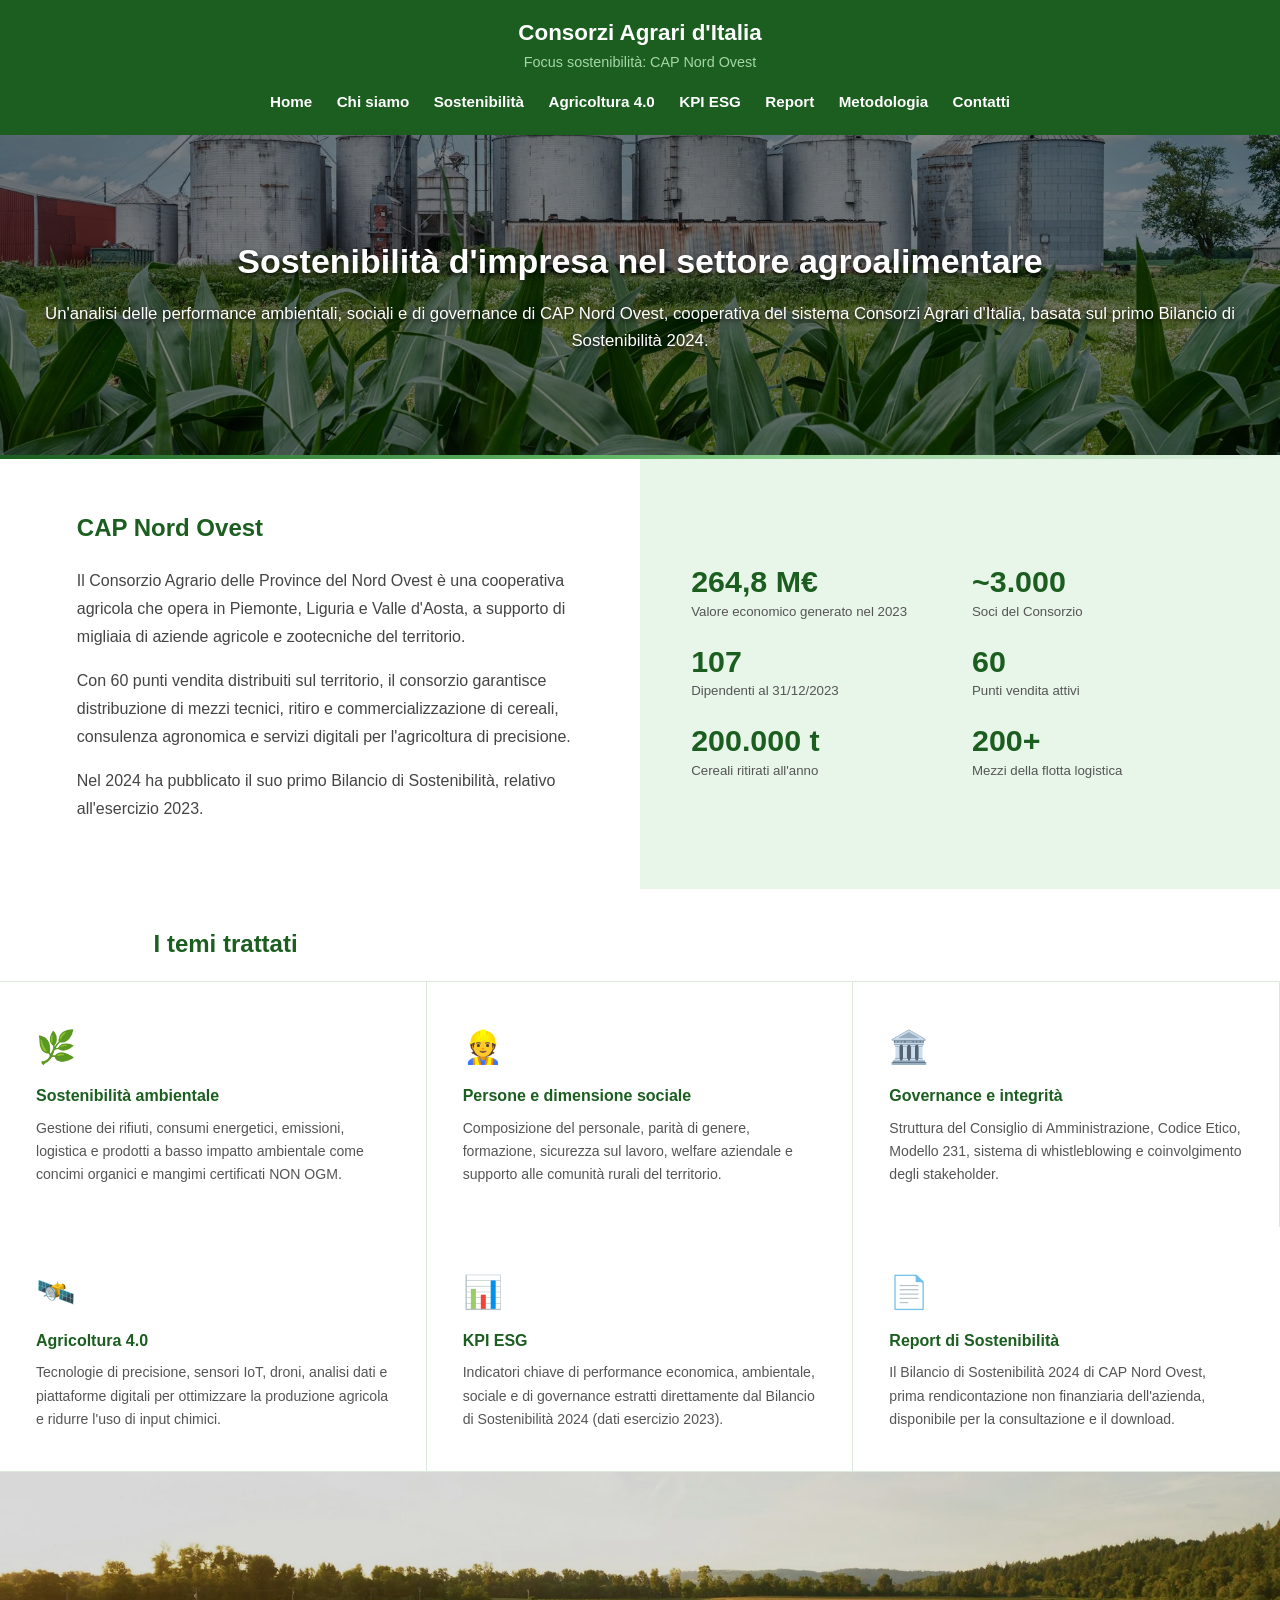
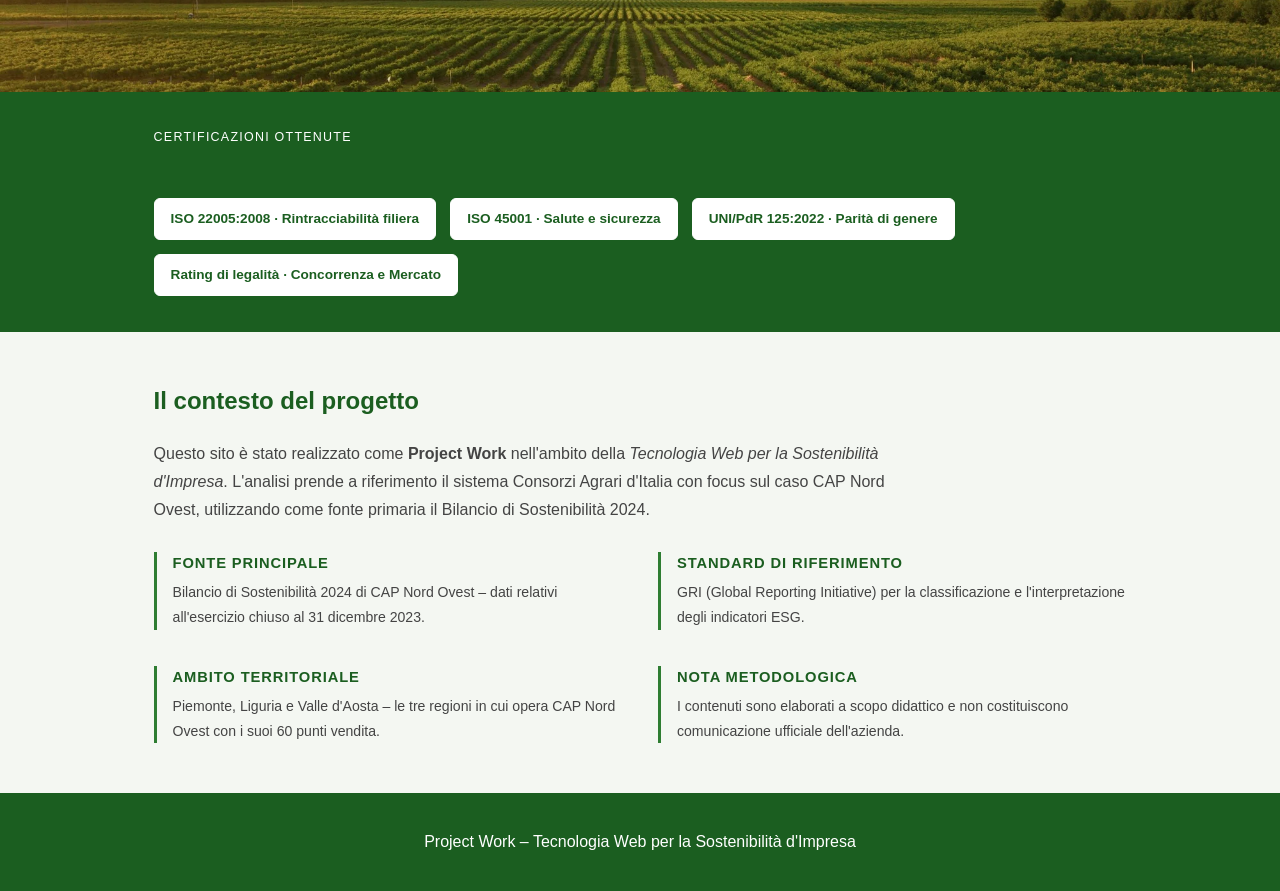
==== commit 92bdacee: "Update sustainability report content to reflect 2023 exercise and remove references to early complia" ====
--- a/index.html
+++ b/index.html
@@ -66,8 +66,7 @@
             </p>
             <p>
                 Nel 2024 ha pubblicato il suo primo Bilancio di Sostenibilità,
-                anticipando volontariamente gli obblighi normativi europei (CSRD)
-                previsti a partire dal 2025.
+                relativo all'esercizio 2023.
             </p>
         </div>
         <div class="intro-numbers">
